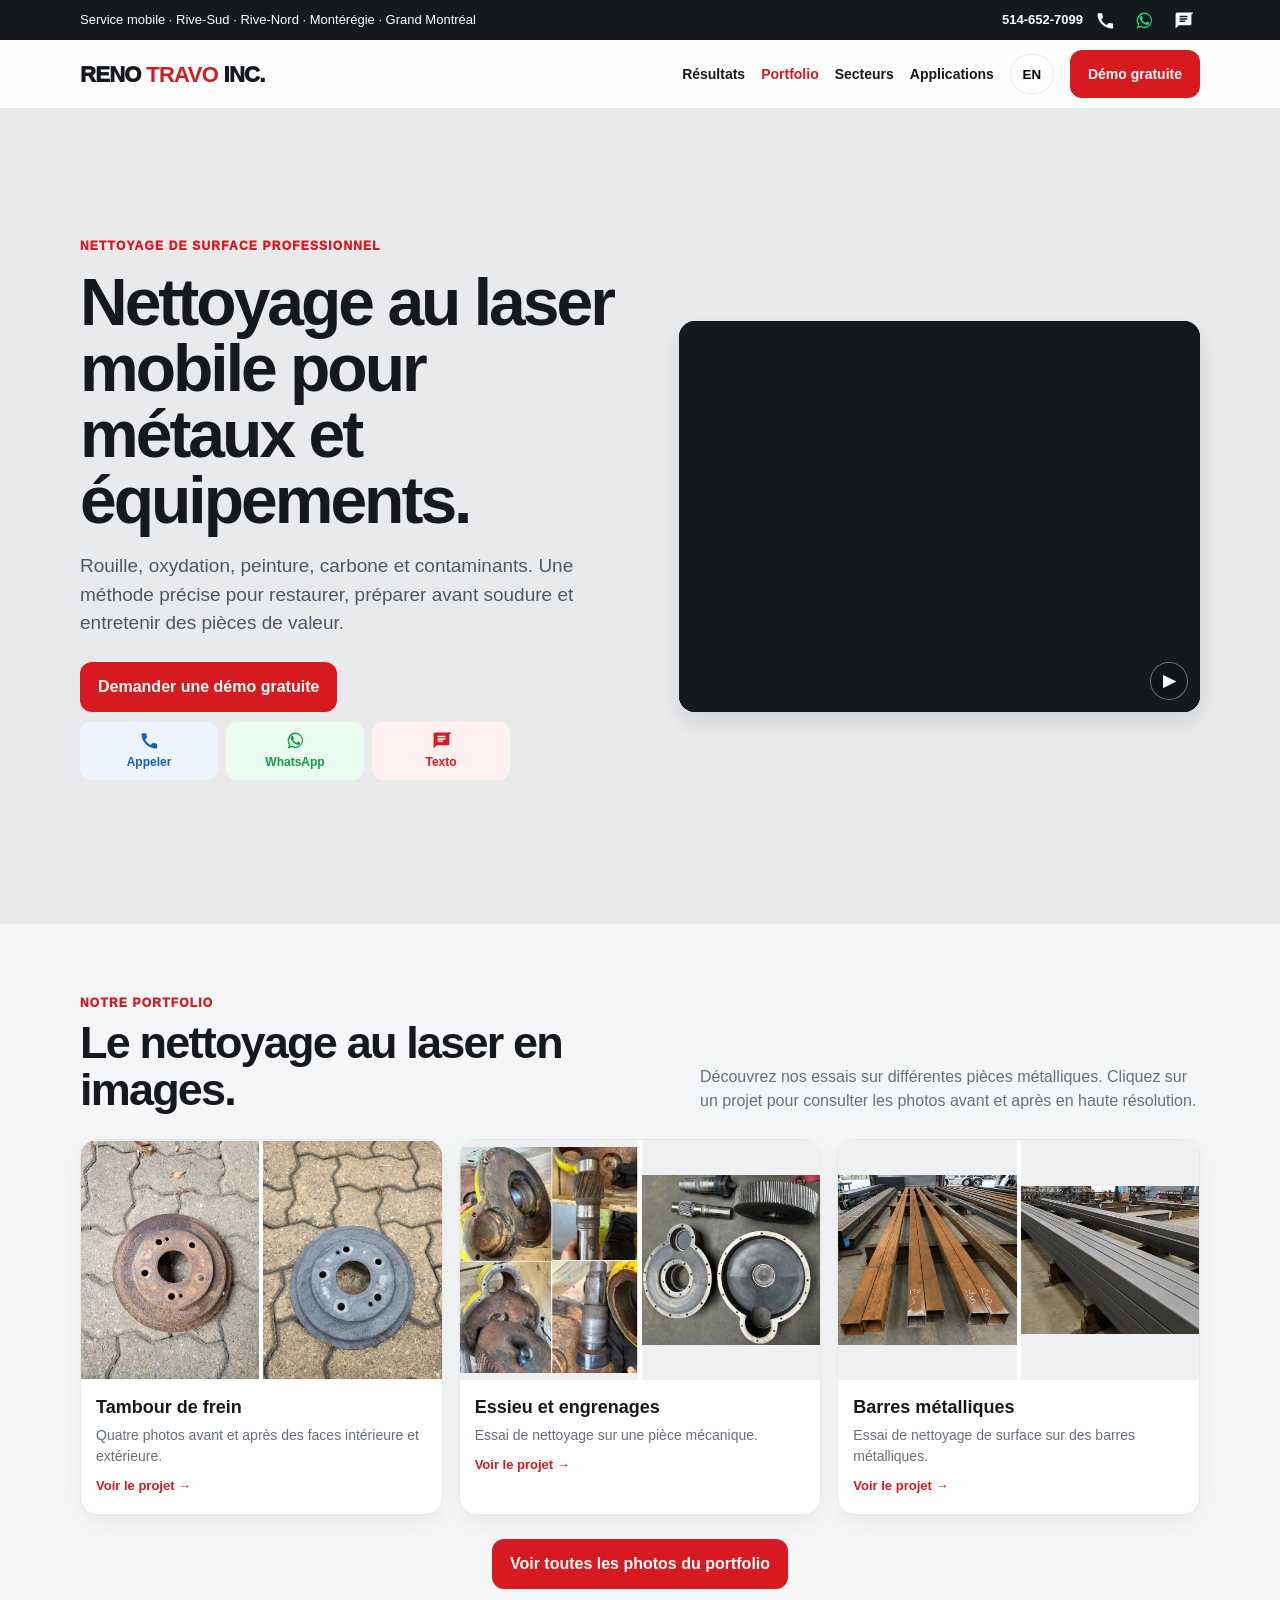
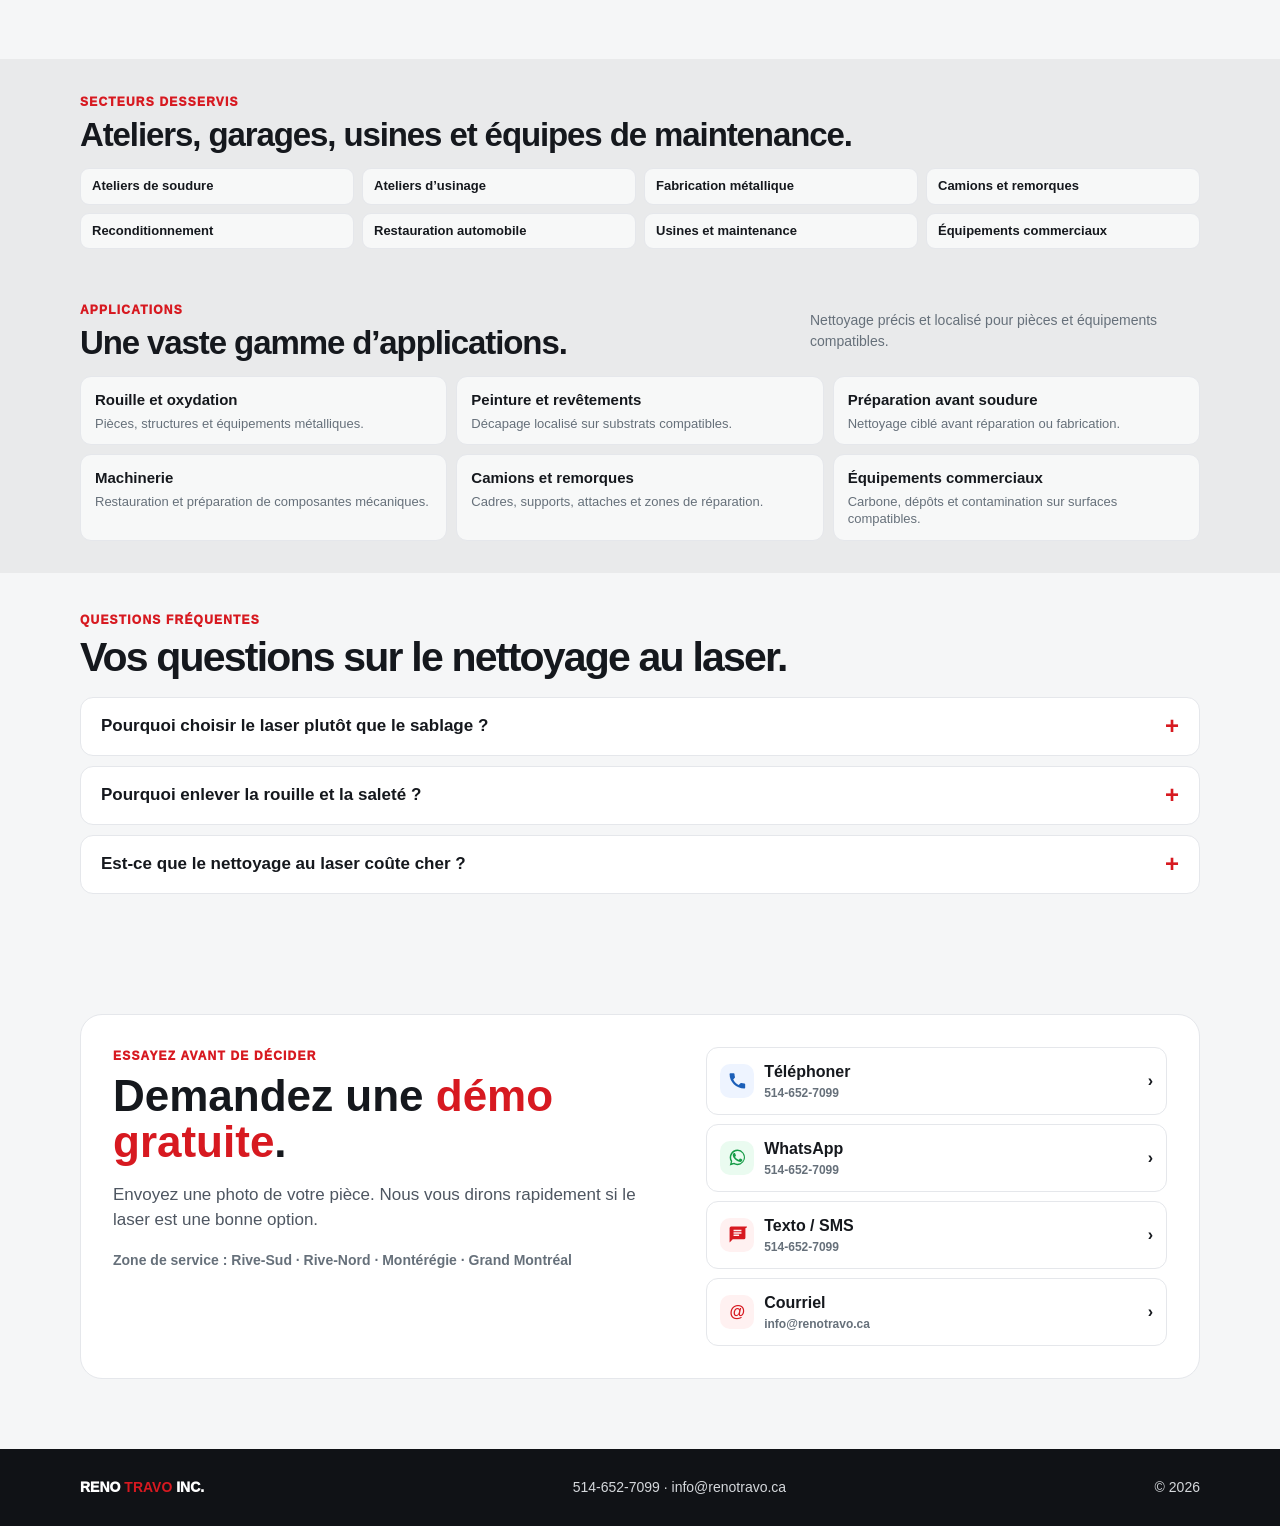
==== index.html @ 9cccc32e "Reorder industries and applications and add bilingual laser cleaning FAQ" ====
<!doctype html>
<html lang="fr">
<head>
<meta charset="utf-8"><meta name="viewport" content="width=device-width,initial-scale=1,viewport-fit=cover">
<title>Reno Travo Inc. | Nettoyage au laser mobile</title>
<meta name="description" content="Nettoyage au laser mobile pour métaux et équipements. Rive-Sud, Rive-Nord, Montérégie et Grand Montréal."><meta name="theme-color" content="#15181d">
<style>
:root{--d:#15181d;--r:#d71920;--m:#66707a;--l:#e5e7eb;--s:#f5f6f7;--g:#25d366}*{box-sizing:border-box}html{scroll-behavior:smooth;-webkit-text-size-adjust:100%}body{margin:0;font:16px/1.5 Inter,-apple-system,BlinkMacSystemFont,"Segoe UI",sans-serif;color:var(--d);padding-bottom:0;background:#E9EAEB}a{color:inherit}.w{width:min(1120px,calc(100% - 28px));margin:auto}.top{background:var(--d);color:#fff;font-size:13px}.top .w{min-height:40px;display:flex;align-items:center;justify-content:space-between;gap:12px}.quick{display:flex;align-items:center;gap:5px}.quick a{width:34px;height:34px;border-radius:9px;display:grid;place-items:center;text-decoration:none}.quick svg,.sticky svg,.ico svg{width:19px;height:19px;fill:currentColor}.quick .wa-link{color:var(--g)}.num{font-weight:850}header{position:sticky;top:0;z-index:20;background:#fffffff4;backdrop-filter:blur(10px);border-bottom:1px solid var(--l)}nav{height:68px;display:flex;align-items:center;justify-content:space-between}.brand{text-decoration:none;font-size:22px;font-weight:950;letter-spacing:-.7px;white-space:nowrap}.brand b{color:var(--r)}.nav{display:flex;gap:16px;align-items:center;font-size:14px;font-weight:800}.nav a{text-decoration:none}.lang{height:40px;min-width:44px;border:1px solid var(--l);border-radius:999px;background:#fff;font-weight:900;cursor:pointer}.btn{display:inline-flex;align-items:center;justify-content:center;min-height:48px;padding:13px 18px;border-radius:12px;text-decoration:none;font-weight:900}.red{background:var(--r);color:#fff}.outline{border:1px solid #d3d7dc;background:#fff}.hero{background:#E9EAEB}.hero .w{padding:58px 0;display:grid;grid-template-columns:minmax(0,1.04fr) minmax(0,.96fr);gap:34px;align-items:center}.hero-content{min-width:0}.hero-media{min-width:0}.hero-video{display:block;width:100%;height:auto;max-height:440px;object-fit:contain;border-radius:14px;background:#15181d}.ey{font-size:12px;text-transform:uppercase;letter-spacing:.1em;font-weight:950;color:var(--r)}h1{font-size:clamp(42px,6vw,66px);line-height:1;letter-spacing:-3px;margin:14px 0 18px}.lead{font-size:19px;color:#4e5661;max-width:650px}.acts{display:flex;flex-direction:column;align-items:flex-start;gap:10px;margin:24px 0 16px}.hero-channels{display:grid;grid-template-columns:repeat(3,minmax(0,1fr));gap:8px;width:min(430px,100%)}.hero-channels a{min-height:58px;border-radius:11px;display:flex;flex-direction:column;align-items:center;justify-content:center;gap:3px;padding:7px 5px;text-decoration:none;font-size:12px;font-weight:900}.hero-channels svg{width:19px;height:19px;fill:currentColor}.hero-channels .sc{background:#eef4ff;color:#1c5fb8}.hero-channels .sw{background:#eafbf0;color:#169c47}.hero-channels .ss{background:#fff1f1;color:var(--r)}section{padding:70px 0}.head{display:flex;justify-content:space-between;align-items:end;gap:24px;margin-bottom:26px}.head h2{font-size:clamp(31px,4vw,45px);line-height:1.05;letter-spacing:-1.8px;margin:7px 0 0}.head>p{max-width:500px;color:var(--m);margin:0}.results{background:var(--s)}.photos{display:grid;grid-template-columns:repeat(3,1fr);gap:16px}.photo{display:block;background:#fff;border:1px solid var(--l);border-radius:17px;overflow:hidden;box-shadow:0 7px 20px #1118270e;text-decoration:none}.photo img{width:100%;height:260px;object-fit:contain;display:block;background:#eef0f2}.copy{padding:14px 15px 17px}.copy h3{margin:0 0 4px;font-size:18px}.copy p{margin:0;color:var(--m);font-size:14px}.copy .more{display:inline-block;margin-top:9px;font-size:13px;font-weight:900;color:var(--r)}.grid{display:grid;grid-template-columns:repeat(3,1fr);gap:15px}.card{border:1px solid var(--l);border-radius:16px;padding:20px}.card h3{margin:0 0 6px;font-size:18px}.card p{margin:0;color:var(--m)}.inds{display:grid;grid-template-columns:repeat(4,1fr);gap:10px}.ind{border:1px solid var(--l);border-radius:12px;padding:14px;font-weight:800}.cta{background:var(--s)}.box{display:grid;grid-template-columns:1.1fr .9fr;gap:30px;background:#fff;border:1px solid var(--l);border-radius:22px;padding:32px}.box h2{font-size:clamp(31px,4vw,44px);line-height:1.05;margin:8px 0 12px}.box h2 b{color:var(--r)}.area{font-size:14px;color:var(--m);font-weight:700}.contacts{display:grid;gap:9px}.contact{display:flex;align-items:center;justify-content:space-between;gap:10px;border:1px solid var(--l);border-radius:12px;padding:12px 13px;text-decoration:none;min-height:55px;font-weight:850}.cl{display:flex;align-items:center;gap:10px}.ico{width:34px;height:34px;border-radius:10px;display:grid;place-items:center}.call{background:#eef4ff;color:#1c5fb8}.wa{background:#eafbf0;color:#169c47}.sms{background:#fff1f1;color:var(--r)}.contact small{display:block;color:var(--m);font-size:12px;font-weight:650}footer{background:#101216;color:#d5d8dc;padding:28px 0}footer .w{display:flex;justify-content:space-between;gap:15px;font-size:14px}.foot{font-weight:950;color:#fff}.foot b{color:var(--r)}.en{display:none}body.enmode .fr{display:none}body.enmode .en{display:initial}body.enmode div.en,body.enmode p.en,body.enmode h1.en,body.enmode h2.en,body.enmode h3.en,body.enmode span.en{display:revert}.sticky{display:none}.portfolio-link{color:var(--r)!important}.portfolio-more{margin-top:24px;text-align:center}
@media(max-width:850px){.nav>a:not(.red):not(.portfolio-link){display:none}.hero .w{grid-template-columns:1fr;gap:20px}.hero-video{max-height:400px}.box{grid-template-columns:1fr}.photos{grid-template-columns:1fr 1fr}.grid{grid-template-columns:1fr 1fr}.inds{grid-template-columns:1fr 1fr}}
@media(max-width:650px){body{padding-bottom:80px}.w{width:calc(100% - 22px)}.top .w{min-height:37px}.service{max-width:58vw;white-space:nowrap;overflow:hidden;text-overflow:ellipsis;font-size:11px}.num{display:none}nav{height:60px}.brand{font-size:19px}.nav{gap:7px}.nav .red{display:none}.nav .portfolio-link{font-size:12px}.lang{height:38px;min-width:42px}.hero{background:#E9EAEB}.hero .w{padding:22px 0 30px}.hero-video{max-height:320px}.ey{font-size:10px}h1{font-size:37px;letter-spacing:-2px;margin:10px 0 14px}.lead{font-size:16.5px;line-height:1.45}.acts{display:grid;grid-template-columns:1fr;margin:19px 0 13px}.acts .btn{width:100%}.hero-channels{width:100%}section{padding:50px 0}.head{display:block;margin-bottom:20px}.head h2{font-size:30px;letter-spacing:-1.3px}.head>p{margin-top:9px;font-size:14.5px}.photos{display:flex;overflow-x:auto;scroll-snap-type:x mandatory;gap:11px;padding-bottom:7px}.photos::-webkit-scrollbar{display:none}.photo{flex:0 0 86%;scroll-snap-align:start}.photo img{height:290px}.grid,.inds{grid-template-columns:1fr}.card{padding:18px}.box{padding:20px 15px;border-radius:18px}.box h2{font-size:29px}.contact{min-height:58px}.contact strong{font-size:13px}footer .w{display:block;text-align:center}.foot{margin-bottom:5px}.sticky{display:grid;position:fixed;left:0;right:0;bottom:0;z-index:40;grid-template-columns:repeat(3,1fr);gap:7px;padding:8px 10px calc(8px + env(safe-area-inset-bottom));background:#fffffff5;backdrop-filter:blur(12px);border-top:1px solid var(--l);box-shadow:0 -7px 20px #11182712}.sticky a{min-height:50px;border-radius:11px;display:flex;flex-direction:column;align-items:center;justify-content:center;gap:2px;text-decoration:none;font-size:11px;font-weight:900}.sc{background:#eef4ff;color:#1c5fb8}.sw{background:#eafbf0;color:#169c47}.ss{background:#fff1f1;color:var(--r)}}
/* Presentation-only treatment: source video is never altered. */
.hero-video-frame{position:relative;width:100%;aspect-ratio:4/3;overflow:hidden;border-radius:16px;background:#15181d;box-shadow:0 10px 24px rgba(17,24,39,.10)}
.hero-video-frame .hero-video{width:100%;height:100%;max-height:none;object-fit:cover;object-position:center;display:block;border-radius:0}
.hero-video-toggle{position:absolute;right:12px;bottom:12px;width:38px;height:38px;border:1px solid rgba(255,255,255,.4);border-radius:50%;background:rgba(15,18,22,.70);color:#fff;display:grid;place-items:center;font:700 16px/1 sans-serif;cursor:pointer;backdrop-filter:blur(5px)}
.hero-video-toggle:hover,.hero-video-toggle:focus-visible{background:rgba(15,18,22,.95);outline-offset:3px}
@media(max-width:650px){.hero-video-frame{aspect-ratio:16/10;border-radius:14px}}
/* Original before-and-after photographs remain unchanged, displayed side by side without preview labels. */
.comparison-preview{height:240px;display:grid;grid-template-columns:repeat(2,minmax(0,1fr));grid-template-rows:minmax(0,1fr);gap:4px;background:#fff}
.comparison-shot{min-width:0;min-height:0;overflow:hidden;background:#eef0f2}
.photo .comparison-shot img{display:block;width:100%;height:100%;min-height:0;object-fit:contain;background:#eef0f2}
/* Ensure portfolio project link appears once in the selected language. */
.copy .more.en{display:none}
body.enmode .copy .more.fr{display:none}
body.enmode .copy .more.en{display:inline-block}
/* Compact service sections, followed by a bilingual FAQ. */
#industries{padding:34px 0 24px}#applications{padding:28px 0 32px}#applications .head,#industries .head{margin-bottom:15px;align-items:center}#applications .head h2,#industries .head h2{font-size:clamp(25px,3vw,33px);letter-spacing:-1.1px}#applications .head>p{font-size:14px;max-width:390px}#applications .grid{gap:9px}#applications .card{padding:12px 14px;border-radius:11px;background:#ffffffa8}#applications .card h3{font-size:15px;margin:0 0 3px}#applications .card p{font-size:13px;line-height:1.35}#industries .inds{gap:8px}#industries .ind{padding:9px 11px;border-radius:9px;font-size:13px;line-height:1.3;background:#ffffffa8}
#faq{padding:38px 0 50px;background:var(--s)}#faq .head{margin-bottom:18px}#faq .head h2{font-size:clamp(29px,3.7vw,41px)}.faq-list{display:grid;gap:10px}.faq-item{border:1px solid var(--l);border-radius:13px;background:#fff;overflow:hidden}.faq-item summary{list-style:none;cursor:pointer;padding:17px 50px 17px 20px;position:relative;font-size:17px;font-weight:850;line-height:1.35}.faq-item summary::-webkit-details-marker{display:none}.faq-item summary:after{content:'+';position:absolute;right:20px;top:50%;transform:translateY(-50%);color:var(--r);font-size:24px;font-weight:600}.faq-item[open] summary:after{content:'−'}.faq-item summary:focus-visible{outline:2px solid var(--r);outline-offset:-3px}.faq-answer{padding:0 20px 18px;color:#4e5661;font-size:15px;line-height:1.6}.faq-answer p{margin:0}.faq-answer p+p{margin-top:9px}.faq-answer .faq-note{font-size:13px;color:var(--m)}
@media(max-width:650px){#industries{padding:28px 0 20px}#applications{padding:20px 0 27px}#applications .head,#industries .head{margin-bottom:13px}#applications .head h2,#industries .head h2{font-size:25px}#applications .grid{grid-template-columns:repeat(2,minmax(0,1fr));gap:7px}#applications .card{padding:11px 10px}#applications .card h3{font-size:14px;line-height:1.25}#applications .card p{font-size:12px}#industries .inds{grid-template-columns:repeat(2,minmax(0,1fr));gap:7px}#industries .ind{padding:9px;font-size:12px}#faq{padding:30px 0 40px}.faq-item summary{padding:15px 43px 15px 15px;font-size:15.5px}.faq-item summary:after{right:15px}.faq-answer{padding:0 15px 16px;font-size:14px}}
@media(max-width:380px){#applications .grid{grid-template-columns:1fr}}
</style>
</head>
<body>
<svg width="0" height="0" style="position:absolute"><defs><symbol id="phone" viewBox="0 0 24 24"><path d="M6.6 10.8c1.5 3 3.9 5.4 6.9 6.9l2.3-2.3c.3-.3.7-.4 1.1-.2 1.2.4 2.5.6 3.8.6.6 0 1 .4 1 1V21c0 .6-.4 1-1 1C10.2 22 2 13.8 2 3.7c0-.6.4-1 1-1h4.2c.6 0 1 .4 1 1 0 1.3.2 2.6.6 3.8.1.4 0 .8-.2 1.1l-2 2.2z"/></symbol><symbol id="wa" viewBox="0 0 24 24"><path d="M17.47 14.38c-.3-.15-1.76-.87-2.03-.97-.27-.1-.47-.15-.67.15-.2.3-.77.97-.94 1.17-.17.2-.35.22-.65.07-.3-.15-1.26-.46-2.4-1.48-.89-.79-1.49-1.77-1.66-2.07-.17-.3-.02-.46.13-.61.13-.13.3-.35.45-.52.15-.17.2-.3.3-.5.1-.2.05-.37-.02-.52-.08-.15-.67-1.61-.92-2.2-.24-.58-.49-.5-.67-.51h-.57c-.2 0-.52.07-.79.37-.27.3-1.04 1.02-1.04 2.48s1.07 2.87 1.22 3.07c.15.2 2.1 3.2 5.08 4.49.71.31 1.27.49 1.7.63.71.23 1.36.2 1.87.12.57-.08 1.76-.72 2.01-1.42.25-.7.25-1.3.17-1.42-.07-.13-.27-.2-.57-.35zM12.04 2a9.84 9.84 0 00-8.39 14.99L2.2 22l5.14-1.35A9.82 9.82 0 1012.04 2zm0 17.86a8 8 0 01-4.08-1.12l-.29-.17-3.05.8.81-2.97-.19-.31a8 8 0 116.8 3.77z"/></symbol><symbol id="sms" viewBox="0 0 24 24"><path d="M20 2H4a2 2 0 00-2 2v18l4-4h14a2 2 0 002-2V4a2 2 0 002-2zM7 9h10v2H7V9zm0-3h10v2H7V6zm0 6h7v2H7v-2z"/></symbol></defs></svg>
<div class="top"><div class="w"><span class="service fr">Service mobile · Rive-Sud · Rive-Nord · Montérégie · Grand Montréal</span><span class="service en">Mobile service · South Shore · North Shore · Montérégie · Greater Montréal</span><div class="quick"><span class="num">514-652-7099</span><a href="tel:+15146527099" aria-label="Appeler"><svg><use href="#phone"/></svg></a><a class="wa-link" href="https://wa.me/15146527099" aria-label="WhatsApp"><svg><use href="#wa"/></svg></a><a href="sms:+15146527099" aria-label="Texto"><svg><use href="#sms"/></svg></a></div></div></div>
<header><nav class="w"><a class="brand" href="#top">RENO <b>TRAVO</b> INC.</a><div class="nav"><a href="#results"><span class="fr">Résultats</span><span class="en">Results</span></a><a class="portfolio-link" href="/portfolio/">Portfolio</a><a href="#industries"><span class="fr">Secteurs</span><span class="en">Industries</span></a><a href="#applications">Applications</a><button class="lang" id="lang" type="button" aria-label="Switch language">EN</button><a class="btn red" href="#demo"><span class="fr">Démo gratuite</span><span class="en">Free demo</span></a></div></nav></header>
<main id="top">
<section class="hero"><div class="w"><div class="hero-content"><div class="ey"><span class="fr">Nettoyage de surface professionnel</span><span class="en">Professional surface cleaning</span></div><h1 class="fr">Nettoyage au laser mobile pour métaux et équipements.</h1><h1 class="en">Mobile laser cleaning for metal parts and equipment.</h1><p class="lead fr">Rouille, oxydation, peinture, carbone et contaminants. Une méthode précise pour restaurer, préparer avant soudure et entretenir des pièces de valeur.</p><p class="lead en">Rust, oxidation, paint, carbon and contamination. A precise method for restoration, weld preparation and maintenance of valuable parts.</p><div class="acts"><a class="btn red" href="#demo"><span class="fr">Demander une démo gratuite</span><span class="en">Request a free demo</span></a><div class="hero-channels" aria-label="Contact rapide"><a class="sc" href="tel:+15146527099" aria-label="Appeler 514-652-7099"><svg aria-hidden="true"><use href="#phone"/></svg><span class="fr">Appeler</span><span class="en">Call</span></a><a class="sw" href="https://wa.me/15146527099" aria-label="WhatsApp 514-652-7099"><svg aria-hidden="true"><use href="#wa"/></svg><span>WhatsApp</span></a><a class="ss" href="sms:+15146527099" aria-label="Envoyer un texto au 514-652-7099"><svg aria-hidden="true"><use href="#sms"/></svg><span class="fr">Texto</span><span class="en">Text</span></a></div></div></div><div class="hero-media"><div class="hero-video-frame"><video class="hero-video" autoplay muted loop playsinline preload="metadata" aria-label="Vidéo de nettoyage au laser sur une remorque"><source src="assets/Video%20laser%20trailer.mp4" type="video/mp4"><a href="assets/Video%20laser%20trailer.mp4">Voir la vidéo de nettoyage au laser</a></video><button class="hero-video-toggle" type="button" aria-label="Mettre la vidéo en pause / Pause video">Ⅱ</button></div></div></div></section>
<section id="results" class="results"><div class="w"><div class="head"><div><div class="ey"><span class="fr">Notre portfolio</span><span class="en">Our portfolio</span></div><h2 class="fr">Le nettoyage au laser en images.</h2><h2 class="en">Laser cleaning in pictures.</h2></div><p class="fr">Découvrez nos essais sur différentes pièces métalliques. Cliquez sur un projet pour consulter les photos avant et après en haute résolution.</p><p class="en">Explore our tests on different metal parts. Select a project to view its high-resolution before-and-after photos.</p></div><div class="photos"><a class="photo" href="/portfolio/tambour-de-frein.html"><div class="comparison-preview"><div class="comparison-shot"><img src="assets/portfolio/1000154611.jpg" loading="lazy" decoding="async" alt="Tambour de frein, face extérieure avant nettoyage au laser"></div><div class="comparison-shot"><img src="assets/portfolio/1000154621.jpg" loading="lazy" decoding="async" alt="Tambour de frein, face extérieure après nettoyage au laser"></div></div><div class="copy"><h3 class="fr">Tambour de frein</h3><h3 class="en">Brake drum</h3><p class="fr">Quatre photos avant et après des faces intérieure et extérieure.</p><p class="en">Four before-and-after photos of the inside and outside.</p><span class="more fr">Voir le projet →</span><span class="more en">View project →</span></div></a><a class="photo" href="/portfolio/arbre-engrenages.html"><div class="comparison-preview"><div class="comparison-shot"><img src="assets/shaft%20gears%20before.png" loading="lazy" decoding="async" alt="Essieu et engrenages avant l’essai de nettoyage au laser"></div><div class="comparison-shot"><img src="assets/shaft%20gears%20after.png" loading="lazy" decoding="async" alt="Essieu et engrenages après l’essai de nettoyage au laser"></div></div><div class="copy"><h3 class="fr">Essieu et engrenages</h3><h3 class="en">Shaft and gears</h3><p class="fr">Essai de nettoyage sur une pièce mécanique.</p><p class="en">Laser-cleaning test on a mechanical part.</p><span class="more fr">Voir le projet →</span><span class="more en">View project →</span></div></a><a class="photo" href="/portfolio/barres-metalliques.html"><div class="comparison-preview"><div class="comparison-shot"><img src="assets/metal%20bars%20before.png" loading="lazy" decoding="async" alt="Barres métalliques avant l’essai de nettoyage au laser"></div><div class="comparison-shot"><img src="assets/metal%20bars%20after.png" loading="lazy" decoding="async" alt="Barres métalliques après l’essai de nettoyage au laser"></div></div><div class="copy"><h3 class="fr">Barres métalliques</h3><h3 class="en">Metal bars</h3><p class="fr">Essai de nettoyage de surface sur des barres métalliques.</p><p class="en">Surface-cleaning test on metal bars.</p><span class="more fr">Voir le projet →</span><span class="more en">View project →</span></div></a></div><div class="portfolio-more"><a class="btn red" href="/portfolio/"><span class="fr">Voir toutes les photos du portfolio</span><span class="en">Explore all portfolio photos</span></a></div></div></section>
<section id="industries"><div class="w"><div class="head"><div><div class="ey"><span class="fr">Secteurs desservis</span><span class="en">Who we serve</span></div><h2 class="fr">Ateliers, garages, usines et équipes de maintenance.</h2><h2 class="en">Shops, garages, plants and maintenance teams.</h2></div></div><div class="inds"><div class="ind"><span class="fr">Ateliers de soudure</span><span class="en">Welding shops</span></div><div class="ind"><span class="fr">Ateliers d’usinage</span><span class="en">Machine shops</span></div><div class="ind"><span class="fr">Fabrication métallique</span><span class="en">Metal fabrication</span></div><div class="ind"><span class="fr">Camions et remorques</span><span class="en">Truck & trailer repair</span></div><div class="ind"><span class="fr">Reconditionnement</span><span class="en">Equipment rebuilding</span></div><div class="ind"><span class="fr">Restauration automobile</span><span class="en">Automotive restoration</span></div><div class="ind"><span class="fr">Usines et maintenance</span><span class="en">Plants & maintenance</span></div><div class="ind"><span class="fr">Équipements commerciaux</span><span class="en">Commercial equipment</span></div></div></div></section>
<section id="applications"><div class="w"><div class="head"><div><div class="ey">Applications</div><h2 class="fr">Une vaste gamme d’applications.</h2><h2 class="en">A wide range of applications.</h2></div><p class="fr">Nettoyage précis et localisé pour pièces et équipements compatibles.</p><p class="en">Precise, localized cleaning for suitable parts and equipment.</p></div><div class="grid"><div class="card"><h3 class="fr">Rouille et oxydation</h3><h3 class="en">Rust & oxidation</h3><p class="fr">Pièces, structures et équipements métalliques.</p><p class="en">Metal parts, structures and equipment.</p></div><div class="card"><h3 class="fr">Peinture et revêtements</h3><h3 class="en">Paint & coatings</h3><p class="fr">Décapage localisé sur substrats compatibles.</p><p class="en">Localized coating removal on suitable substrates.</p></div><div class="card"><h3 class="fr">Préparation avant soudure</h3><h3 class="en">Weld preparation</h3><p class="fr">Nettoyage ciblé avant réparation ou fabrication.</p><p class="en">Targeted cleaning before repair or fabrication.</p></div><div class="card"><h3 class="fr">Machinerie</h3><h3 class="en">Machinery</h3><p class="fr">Restauration et préparation de composantes mécaniques.</p><p class="en">Restoration and preparation of mechanical parts.</p></div><div class="card"><h3 class="fr">Camions et remorques</h3><h3 class="en">Trucks & trailers</h3><p class="fr">Cadres, supports, attaches et zones de réparation.</p><p class="en">Frames, brackets, hitches and repair areas.</p></div><div class="card"><h3 class="fr">Équipements commerciaux</h3><h3 class="en">Commercial equipment</h3><p class="fr">Carbone, dépôts et contamination sur surfaces compatibles.</p><p class="en">Carbon, buildup and contamination on suitable surfaces.</p></div></div></div></section>
<section id="faq"><div class="w"><div class="head"><div><div class="ey"><span class="fr">Questions fréquentes</span><span class="en">Frequently asked questions</span></div><h2 class="fr">Vos questions sur le nettoyage au laser.</h2><h2 class="en">Your laser cleaning questions, answered.</h2></div></div><div class="faq-list"><details class="faq-item"><summary><span class="fr">Pourquoi choisir le laser plutôt que le sablage ?</span><span class="en">Why choose laser cleaning instead of sandblasting?</span></summary><div class="faq-answer"><p class="fr">Le sablage projette un abrasif sur la surface et peut modifier sa texture. Le laser nettoie de façon ciblée, sans abrasif projeté ni contact mécanique : il peut être particulièrement utile pour les zones précises, les détails et les composants sensibles. Il réduit aussi les résidus de média abrasif à récupérer. Le sablage peut toutefois rester préférable pour de très grandes surfaces ou lorsqu’un profil d’ancrage est requis avant l’application d’un revêtement.</p><p class="en">Sandblasting propels abrasive media onto a surface and can change its texture. Laser cleaning works on targeted areas without blasting media or mechanical contact, making it useful for detailed areas and certain sensitive components. It also reduces spent abrasive media to collect. Sandblasting may still be preferable for very large surfaces or where a specific anchor profile is required for a coating.</p><p class="faq-note fr">Le choix dépend de la pièce et du résultat recherché; une aspiration adaptée des fumées et particules demeure nécessaire.</p><p class="faq-note en">The right method depends on the part and desired finish; appropriate fume and particle extraction is still required.</p></div></details><details class="faq-item"><summary><span class="fr">Pourquoi enlever la rouille et la saleté ?</span><span class="en">Why remove rust and dirt?</span></summary><div class="faq-answer"><p class="fr">La rouille non traitée peut continuer de progresser, réduire l’épaisseur du métal, gripper des assemblages et éventuellement entraîner des réparations ou des remplacements coûteux. La saleté et les dépôts peuvent masquer des défauts, gêner l’inspection ou nuire à l’adhérence d’un nouveau revêtement. Nettoyer tôt permet de mieux évaluer l’état des pièces et de préparer leur entretien. Après l’enlèvement de la rouille, une protection adaptée est généralement nécessaire pour limiter son retour.</p><p class="en">Untreated rust can continue to spread, reduce metal thickness, seize assemblies and eventually lead to costly repair or replacement. Dirt and buildup may hide defects, complicate inspection or interfere with the adhesion of a new coating. Early cleaning helps assess a part’s condition and prepare it for maintenance. After rust removal, a suitable protective treatment is generally needed to help prevent it from returning.</p></div></details><details class="faq-item"><summary><span class="fr">Est-ce que le nettoyage au laser coûte cher ?</span><span class="en">Is laser cleaning expensive?</span></summary><div class="faq-answer"><p class="fr">Pas nécessairement. Pour certains travaux ciblés, le coût peut être comparable à celui du sablage. Notre service mobile peut intervenir directement dans votre atelier et, lorsque la configuration et les conditions de sécurité le permettent, nettoyer une pièce sans la démonter. Vous pouvez ainsi éviter des frais de transport, de démontage et de remontage, tout en réduisant le temps d’immobilisation de votre équipement. Le prix réel dépend de la surface, de l’état de la pièce et des contraintes d’accès : nous évaluons le travail avant de proposer une soumission.</p><p class="en">Not necessarily. For some targeted jobs, laser cleaning can be comparable in cost to sandblasting. Our mobile service can come to your shop and, where the setup and safety conditions allow, clean a component without removing it. That can save transportation, disassembly and reassembly costs while reducing equipment downtime. Actual pricing depends on surface area, the condition of the part and access requirements, so we assess the job before quoting.</p></div></details></div></div></section>
<section id="demo" class="cta"><div class="w"><div class="box"><div><div class="ey"><span class="fr">Essayez avant de décider</span><span class="en">See it before you decide</span></div><h2 class="fr">Demandez une <b>démo gratuite</b>.</h2><h2 class="en">Request a <b>free demo</b>.</h2><p class="lead" style="font-size:17px"><span class="fr">Envoyez une photo de votre pièce. Nous vous dirons rapidement si le laser est une bonne option.</span><span class="en">Send a photo of your part. We will quickly tell you whether laser cleaning is a good option.</span></p><div class="area"><span class="fr">Zone de service : Rive-Sud · Rive-Nord · Montérégie · Grand Montréal</span><span class="en">Service area: South Shore · North Shore · Montérégie · Greater Montréal</span></div></div><div class="contacts"><a class="contact" href="tel:+15146527099"><span class="cl"><span class="ico call"><svg><use href="#phone"/></svg></span><span><span class="fr">Téléphoner</span><span class="en">Call</span><small>514-652-7099</small></span></span><strong>›</strong></a><a class="contact" href="https://wa.me/15146527099"><span class="cl"><span class="ico wa"><svg><use href="#wa"/></svg></span><span>WhatsApp<small>514-652-7099</small></span></span><strong>›</strong></a><a class="contact" href="sms:+15146527099"><span class="cl"><span class="ico sms"><svg><use href="#sms"/></svg></span><span><span class="fr">Texto / SMS</span><span class="en">Text / SMS</span><small>514-652-7099</small></span></span><strong>›</strong></a><a class="contact" href="mailto:info@renotravo.ca"><span class="cl"><span class="ico sms">@</span><span><span class="fr">Courriel</span><span class="en">Email</span><small>info@renotravo.ca</small></span></span><strong>›</strong></a></div></div></div></section>
</main>
<footer><div class="w"><div class="foot">RENO <b>TRAVO</b> INC.</div><div>514-652-7099 · info@renotravo.ca</div><div>© <span id="year"></span></div></div></footer>
<div class="sticky"><a class="sc" href="tel:+15146527099"><svg><use href="#phone"/></svg><span class="fr">Appeler</span><span class="en">Call</span></a><a class="sw" href="https://wa.me/15146527099"><svg><use href="#wa"/></svg><span>WhatsApp</span></a><a class="ss" href="sms:+15146527099"><svg><use href="#sms"/></svg><span class="fr">Texto</span><span class="en">Text</span></a></div>
<script>const b=document.body,t=document.getElementById('lang');function L(l){let e=l==='en';b.classList.toggle('enmode',e);document.documentElement.lang=e?'en':'fr';t.textContent=e?'FR':'EN';localStorage.setItem('renoLang',l)}t.onclick=()=>L(b.classList.contains('enmode')?'fr':'en');L(localStorage.getItem('renoLang')||'fr');document.getElementById('year').textContent=new Date().getFullYear();const heroVideo=document.querySelector('.hero-video'),videoToggle=document.querySelector('.hero-video-toggle');if(heroVideo&&videoToggle){const syncVideoButton=()=>{const paused=heroVideo.paused;videoToggle.textContent=paused?'▶':'Ⅱ';videoToggle.setAttribute('aria-label',paused?'Lire la vidéo / Play video':'Mettre la vidéo en pause / Pause video')};videoToggle.addEventListener('click',()=>{if(heroVideo.paused){heroVideo.play().catch(syncVideoButton)}else{heroVideo.pause()}});heroVideo.addEventListener('play',syncVideoButton);heroVideo.addEventListener('pause',syncVideoButton);syncVideoButton();if(window.matchMedia&&window.matchMedia('(prefers-reduced-motion: reduce)').matches)heroVideo.pause()}</script>
</body></html>
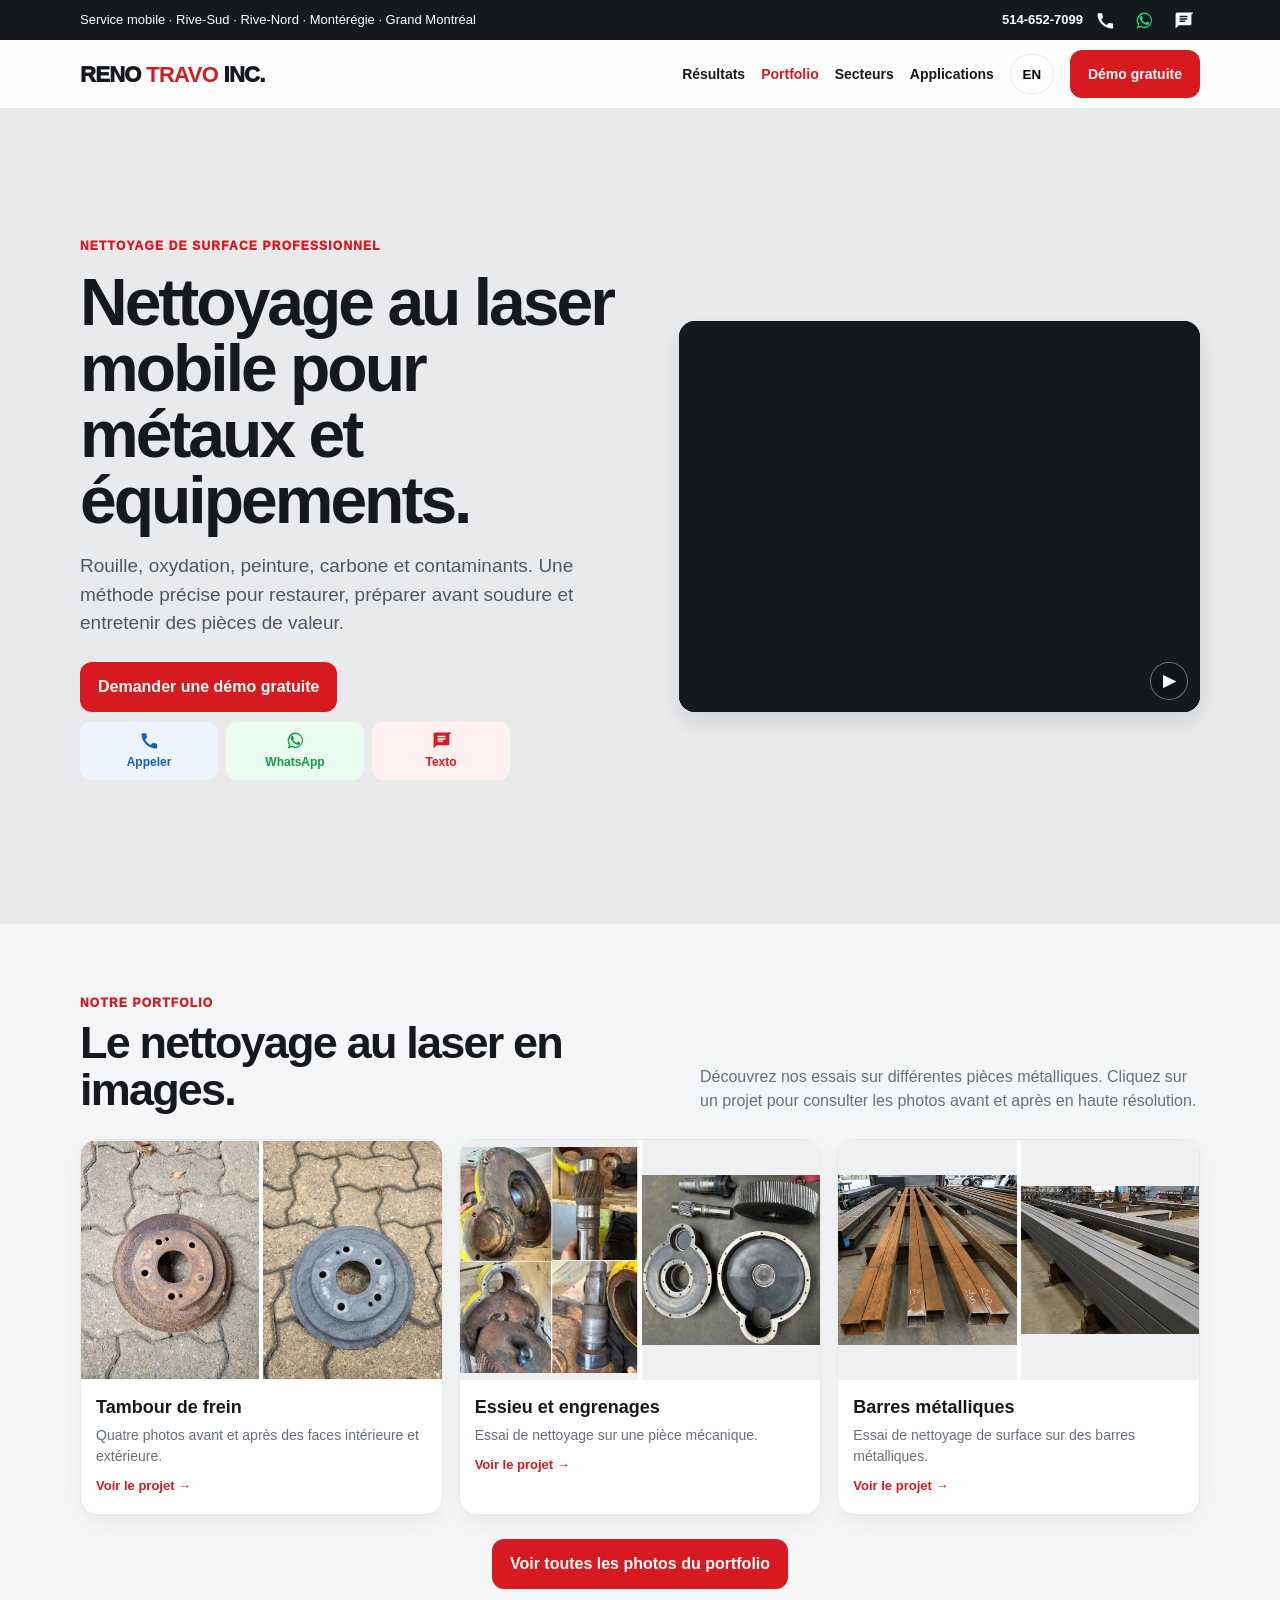
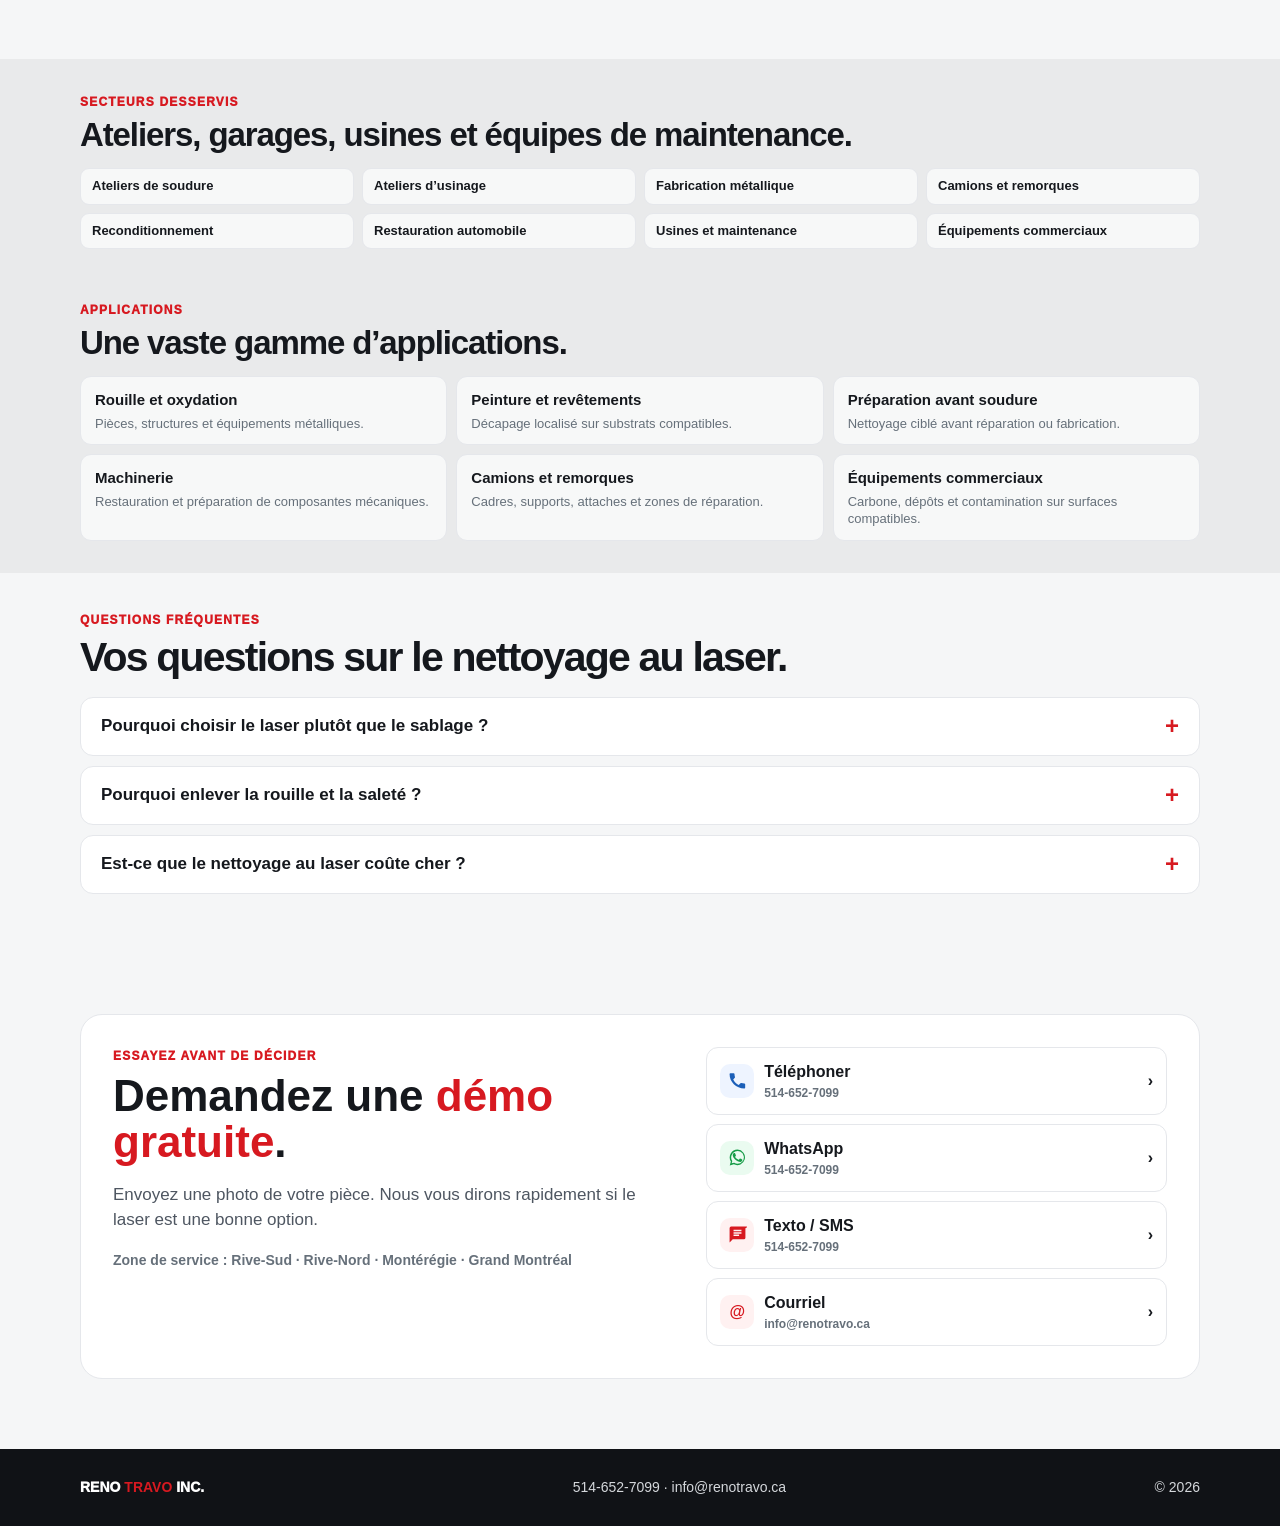
==== commit 9d49d18d: "Remove redundant applications subtitle in both languages" ====
--- a/index.html
+++ b/index.html
@@ -37,7 +37,7 @@
 <section class="hero"><div class="w"><div class="hero-content"><div class="ey"><span class="fr">Nettoyage de surface professionnel</span><span class="en">Professional surface cleaning</span></div><h1 class="fr">Nettoyage au laser mobile pour métaux et équipements.</h1><h1 class="en">Mobile laser cleaning for metal parts and equipment.</h1><p class="lead fr">Rouille, oxydation, peinture, carbone et contaminants. Une méthode précise pour restaurer, préparer avant soudure et entretenir des pièces de valeur.</p><p class="lead en">Rust, oxidation, paint, carbon and contamination. A precise method for restoration, weld preparation and maintenance of valuable parts.</p><div class="acts"><a class="btn red" href="#demo"><span class="fr">Demander une démo gratuite</span><span class="en">Request a free demo</span></a><div class="hero-channels" aria-label="Contact rapide"><a class="sc" href="tel:+15146527099" aria-label="Appeler 514-652-7099"><svg aria-hidden="true"><use href="#phone"/></svg><span class="fr">Appeler</span><span class="en">Call</span></a><a class="sw" href="https://wa.me/15146527099" aria-label="WhatsApp 514-652-7099"><svg aria-hidden="true"><use href="#wa"/></svg><span>WhatsApp</span></a><a class="ss" href="sms:+15146527099" aria-label="Envoyer un texto au 514-652-7099"><svg aria-hidden="true"><use href="#sms"/></svg><span class="fr">Texto</span><span class="en">Text</span></a></div></div></div><div class="hero-media"><div class="hero-video-frame"><video class="hero-video" autoplay muted loop playsinline preload="metadata" aria-label="Vidéo de nettoyage au laser sur une remorque"><source src="assets/Video%20laser%20trailer.mp4" type="video/mp4"><a href="assets/Video%20laser%20trailer.mp4">Voir la vidéo de nettoyage au laser</a></video><button class="hero-video-toggle" type="button" aria-label="Mettre la vidéo en pause / Pause video">Ⅱ</button></div></div></div></section>
 <section id="results" class="results"><div class="w"><div class="head"><div><div class="ey"><span class="fr">Notre portfolio</span><span class="en">Our portfolio</span></div><h2 class="fr">Le nettoyage au laser en images.</h2><h2 class="en">Laser cleaning in pictures.</h2></div><p class="fr">Découvrez nos essais sur différentes pièces métalliques. Cliquez sur un projet pour consulter les photos avant et après en haute résolution.</p><p class="en">Explore our tests on different metal parts. Select a project to view its high-resolution before-and-after photos.</p></div><div class="photos"><a class="photo" href="/portfolio/tambour-de-frein.html"><div class="comparison-preview"><div class="comparison-shot"><img src="assets/portfolio/1000154611.jpg" loading="lazy" decoding="async" alt="Tambour de frein, face extérieure avant nettoyage au laser"></div><div class="comparison-shot"><img src="assets/portfolio/1000154621.jpg" loading="lazy" decoding="async" alt="Tambour de frein, face extérieure après nettoyage au laser"></div></div><div class="copy"><h3 class="fr">Tambour de frein</h3><h3 class="en">Brake drum</h3><p class="fr">Quatre photos avant et après des faces intérieure et extérieure.</p><p class="en">Four before-and-after photos of the inside and outside.</p><span class="more fr">Voir le projet →</span><span class="more en">View project →</span></div></a><a class="photo" href="/portfolio/arbre-engrenages.html"><div class="comparison-preview"><div class="comparison-shot"><img src="assets/shaft%20gears%20before.png" loading="lazy" decoding="async" alt="Essieu et engrenages avant l’essai de nettoyage au laser"></div><div class="comparison-shot"><img src="assets/shaft%20gears%20after.png" loading="lazy" decoding="async" alt="Essieu et engrenages après l’essai de nettoyage au laser"></div></div><div class="copy"><h3 class="fr">Essieu et engrenages</h3><h3 class="en">Shaft and gears</h3><p class="fr">Essai de nettoyage sur une pièce mécanique.</p><p class="en">Laser-cleaning test on a mechanical part.</p><span class="more fr">Voir le projet →</span><span class="more en">View project →</span></div></a><a class="photo" href="/portfolio/barres-metalliques.html"><div class="comparison-preview"><div class="comparison-shot"><img src="assets/metal%20bars%20before.png" loading="lazy" decoding="async" alt="Barres métalliques avant l’essai de nettoyage au laser"></div><div class="comparison-shot"><img src="assets/metal%20bars%20after.png" loading="lazy" decoding="async" alt="Barres métalliques après l’essai de nettoyage au laser"></div></div><div class="copy"><h3 class="fr">Barres métalliques</h3><h3 class="en">Metal bars</h3><p class="fr">Essai de nettoyage de surface sur des barres métalliques.</p><p class="en">Surface-cleaning test on metal bars.</p><span class="more fr">Voir le projet →</span><span class="more en">View project →</span></div></a></div><div class="portfolio-more"><a class="btn red" href="/portfolio/"><span class="fr">Voir toutes les photos du portfolio</span><span class="en">Explore all portfolio photos</span></a></div></div></section>
 <section id="industries"><div class="w"><div class="head"><div><div class="ey"><span class="fr">Secteurs desservis</span><span class="en">Who we serve</span></div><h2 class="fr">Ateliers, garages, usines et équipes de maintenance.</h2><h2 class="en">Shops, garages, plants and maintenance teams.</h2></div></div><div class="inds"><div class="ind"><span class="fr">Ateliers de soudure</span><span class="en">Welding shops</span></div><div class="ind"><span class="fr">Ateliers d’usinage</span><span class="en">Machine shops</span></div><div class="ind"><span class="fr">Fabrication métallique</span><span class="en">Metal fabrication</span></div><div class="ind"><span class="fr">Camions et remorques</span><span class="en">Truck & trailer repair</span></div><div class="ind"><span class="fr">Reconditionnement</span><span class="en">Equipment rebuilding</span></div><div class="ind"><span class="fr">Restauration automobile</span><span class="en">Automotive restoration</span></div><div class="ind"><span class="fr">Usines et maintenance</span><span class="en">Plants & maintenance</span></div><div class="ind"><span class="fr">Équipements commerciaux</span><span class="en">Commercial equipment</span></div></div></div></section>
-<section id="applications"><div class="w"><div class="head"><div><div class="ey">Applications</div><h2 class="fr">Une vaste gamme d’applications.</h2><h2 class="en">A wide range of applications.</h2></div><p class="fr">Nettoyage précis et localisé pour pièces et équipements compatibles.</p><p class="en">Precise, localized cleaning for suitable parts and equipment.</p></div><div class="grid"><div class="card"><h3 class="fr">Rouille et oxydation</h3><h3 class="en">Rust & oxidation</h3><p class="fr">Pièces, structures et équipements métalliques.</p><p class="en">Metal parts, structures and equipment.</p></div><div class="card"><h3 class="fr">Peinture et revêtements</h3><h3 class="en">Paint & coatings</h3><p class="fr">Décapage localisé sur substrats compatibles.</p><p class="en">Localized coating removal on suitable substrates.</p></div><div class="card"><h3 class="fr">Préparation avant soudure</h3><h3 class="en">Weld preparation</h3><p class="fr">Nettoyage ciblé avant réparation ou fabrication.</p><p class="en">Targeted cleaning before repair or fabrication.</p></div><div class="card"><h3 class="fr">Machinerie</h3><h3 class="en">Machinery</h3><p class="fr">Restauration et préparation de composantes mécaniques.</p><p class="en">Restoration and preparation of mechanical parts.</p></div><div class="card"><h3 class="fr">Camions et remorques</h3><h3 class="en">Trucks & trailers</h3><p class="fr">Cadres, supports, attaches et zones de réparation.</p><p class="en">Frames, brackets, hitches and repair areas.</p></div><div class="card"><h3 class="fr">Équipements commerciaux</h3><h3 class="en">Commercial equipment</h3><p class="fr">Carbone, dépôts et contamination sur surfaces compatibles.</p><p class="en">Carbon, buildup and contamination on suitable surfaces.</p></div></div></div></section>
+<section id="applications"><div class="w"><div class="head"><div><div class="ey">Applications</div><h2 class="fr">Une vaste gamme d’applications.</h2><h2 class="en">A wide range of applications.</h2></div></div><div class="grid"><div class="card"><h3 class="fr">Rouille et oxydation</h3><h3 class="en">Rust & oxidation</h3><p class="fr">Pièces, structures et équipements métalliques.</p><p class="en">Metal parts, structures and equipment.</p></div><div class="card"><h3 class="fr">Peinture et revêtements</h3><h3 class="en">Paint & coatings</h3><p class="fr">Décapage localisé sur substrats compatibles.</p><p class="en">Localized coating removal on suitable substrates.</p></div><div class="card"><h3 class="fr">Préparation avant soudure</h3><h3 class="en">Weld preparation</h3><p class="fr">Nettoyage ciblé avant réparation ou fabrication.</p><p class="en">Targeted cleaning before repair or fabrication.</p></div><div class="card"><h3 class="fr">Machinerie</h3><h3 class="en">Machinery</h3><p class="fr">Restauration et préparation de composantes mécaniques.</p><p class="en">Restoration and preparation of mechanical parts.</p></div><div class="card"><h3 class="fr">Camions et remorques</h3><h3 class="en">Trucks & trailers</h3><p class="fr">Cadres, supports, attaches et zones de réparation.</p><p class="en">Frames, brackets, hitches and repair areas.</p></div><div class="card"><h3 class="fr">Équipements commerciaux</h3><h3 class="en">Commercial equipment</h3><p class="fr">Carbone, dépôts et contamination sur surfaces compatibles.</p><p class="en">Carbon, buildup and contamination on suitable surfaces.</p></div></div></div></section>
 <section id="faq"><div class="w"><div class="head"><div><div class="ey"><span class="fr">Questions fréquentes</span><span class="en">Frequently asked questions</span></div><h2 class="fr">Vos questions sur le nettoyage au laser.</h2><h2 class="en">Your laser cleaning questions, answered.</h2></div></div><div class="faq-list"><details class="faq-item"><summary><span class="fr">Pourquoi choisir le laser plutôt que le sablage ?</span><span class="en">Why choose laser cleaning instead of sandblasting?</span></summary><div class="faq-answer"><p class="fr">Le sablage projette un abrasif sur la surface et peut modifier sa texture. Le laser nettoie de façon ciblée, sans abrasif projeté ni contact mécanique : il peut être particulièrement utile pour les zones précises, les détails et les composants sensibles. Il réduit aussi les résidus de média abrasif à récupérer. Le sablage peut toutefois rester préférable pour de très grandes surfaces ou lorsqu’un profil d’ancrage est requis avant l’application d’un revêtement.</p><p class="en">Sandblasting propels abrasive media onto a surface and can change its texture. Laser cleaning works on targeted areas without blasting media or mechanical contact, making it useful for detailed areas and certain sensitive components. It also reduces spent abrasive media to collect. Sandblasting may still be preferable for very large surfaces or where a specific anchor profile is required for a coating.</p><p class="faq-note fr">Le choix dépend de la pièce et du résultat recherché; une aspiration adaptée des fumées et particules demeure nécessaire.</p><p class="faq-note en">The right method depends on the part and desired finish; appropriate fume and particle extraction is still required.</p></div></details><details class="faq-item"><summary><span class="fr">Pourquoi enlever la rouille et la saleté ?</span><span class="en">Why remove rust and dirt?</span></summary><div class="faq-answer"><p class="fr">La rouille non traitée peut continuer de progresser, réduire l’épaisseur du métal, gripper des assemblages et éventuellement entraîner des réparations ou des remplacements coûteux. La saleté et les dépôts peuvent masquer des défauts, gêner l’inspection ou nuire à l’adhérence d’un nouveau revêtement. Nettoyer tôt permet de mieux évaluer l’état des pièces et de préparer leur entretien. Après l’enlèvement de la rouille, une protection adaptée est généralement nécessaire pour limiter son retour.</p><p class="en">Untreated rust can continue to spread, reduce metal thickness, seize assemblies and eventually lead to costly repair or replacement. Dirt and buildup may hide defects, complicate inspection or interfere with the adhesion of a new coating. Early cleaning helps assess a part’s condition and prepare it for maintenance. After rust removal, a suitable protective treatment is generally needed to help prevent it from returning.</p></div></details><details class="faq-item"><summary><span class="fr">Est-ce que le nettoyage au laser coûte cher ?</span><span class="en">Is laser cleaning expensive?</span></summary><div class="faq-answer"><p class="fr">Pas nécessairement. Pour certains travaux ciblés, le coût peut être comparable à celui du sablage. Notre service mobile peut intervenir directement dans votre atelier et, lorsque la configuration et les conditions de sécurité le permettent, nettoyer une pièce sans la démonter. Vous pouvez ainsi éviter des frais de transport, de démontage et de remontage, tout en réduisant le temps d’immobilisation de votre équipement. Le prix réel dépend de la surface, de l’état de la pièce et des contraintes d’accès : nous évaluons le travail avant de proposer une soumission.</p><p class="en">Not necessarily. For some targeted jobs, laser cleaning can be comparable in cost to sandblasting. Our mobile service can come to your shop and, where the setup and safety conditions allow, clean a component without removing it. That can save transportation, disassembly and reassembly costs while reducing equipment downtime. Actual pricing depends on surface area, the condition of the part and access requirements, so we assess the job before quoting.</p></div></details></div></div></section>
 <section id="demo" class="cta"><div class="w"><div class="box"><div><div class="ey"><span class="fr">Essayez avant de décider</span><span class="en">See it before you decide</span></div><h2 class="fr">Demandez une <b>démo gratuite</b>.</h2><h2 class="en">Request a <b>free demo</b>.</h2><p class="lead" style="font-size:17px"><span class="fr">Envoyez une photo de votre pièce. Nous vous dirons rapidement si le laser est une bonne option.</span><span class="en">Send a photo of your part. We will quickly tell you whether laser cleaning is a good option.</span></p><div class="area"><span class="fr">Zone de service : Rive-Sud · Rive-Nord · Montérégie · Grand Montréal</span><span class="en">Service area: South Shore · North Shore · Montérégie · Greater Montréal</span></div></div><div class="contacts"><a class="contact" href="tel:+15146527099"><span class="cl"><span class="ico call"><svg><use href="#phone"/></svg></span><span><span class="fr">Téléphoner</span><span class="en">Call</span><small>514-652-7099</small></span></span><strong>›</strong></a><a class="contact" href="https://wa.me/15146527099"><span class="cl"><span class="ico wa"><svg><use href="#wa"/></svg></span><span>WhatsApp<small>514-652-7099</small></span></span><strong>›</strong></a><a class="contact" href="sms:+15146527099"><span class="cl"><span class="ico sms"><svg><use href="#sms"/></svg></span><span><span class="fr">Texto / SMS</span><span class="en">Text / SMS</span><small>514-652-7099</small></span></span><strong>›</strong></a><a class="contact" href="mailto:info@renotravo.ca"><span class="cl"><span class="ico sms">@</span><span><span class="fr">Courriel</span><span class="en">Email</span><small>info@renotravo.ca</small></span></span><strong>›</strong></a></div></div></div></section>
 </main>
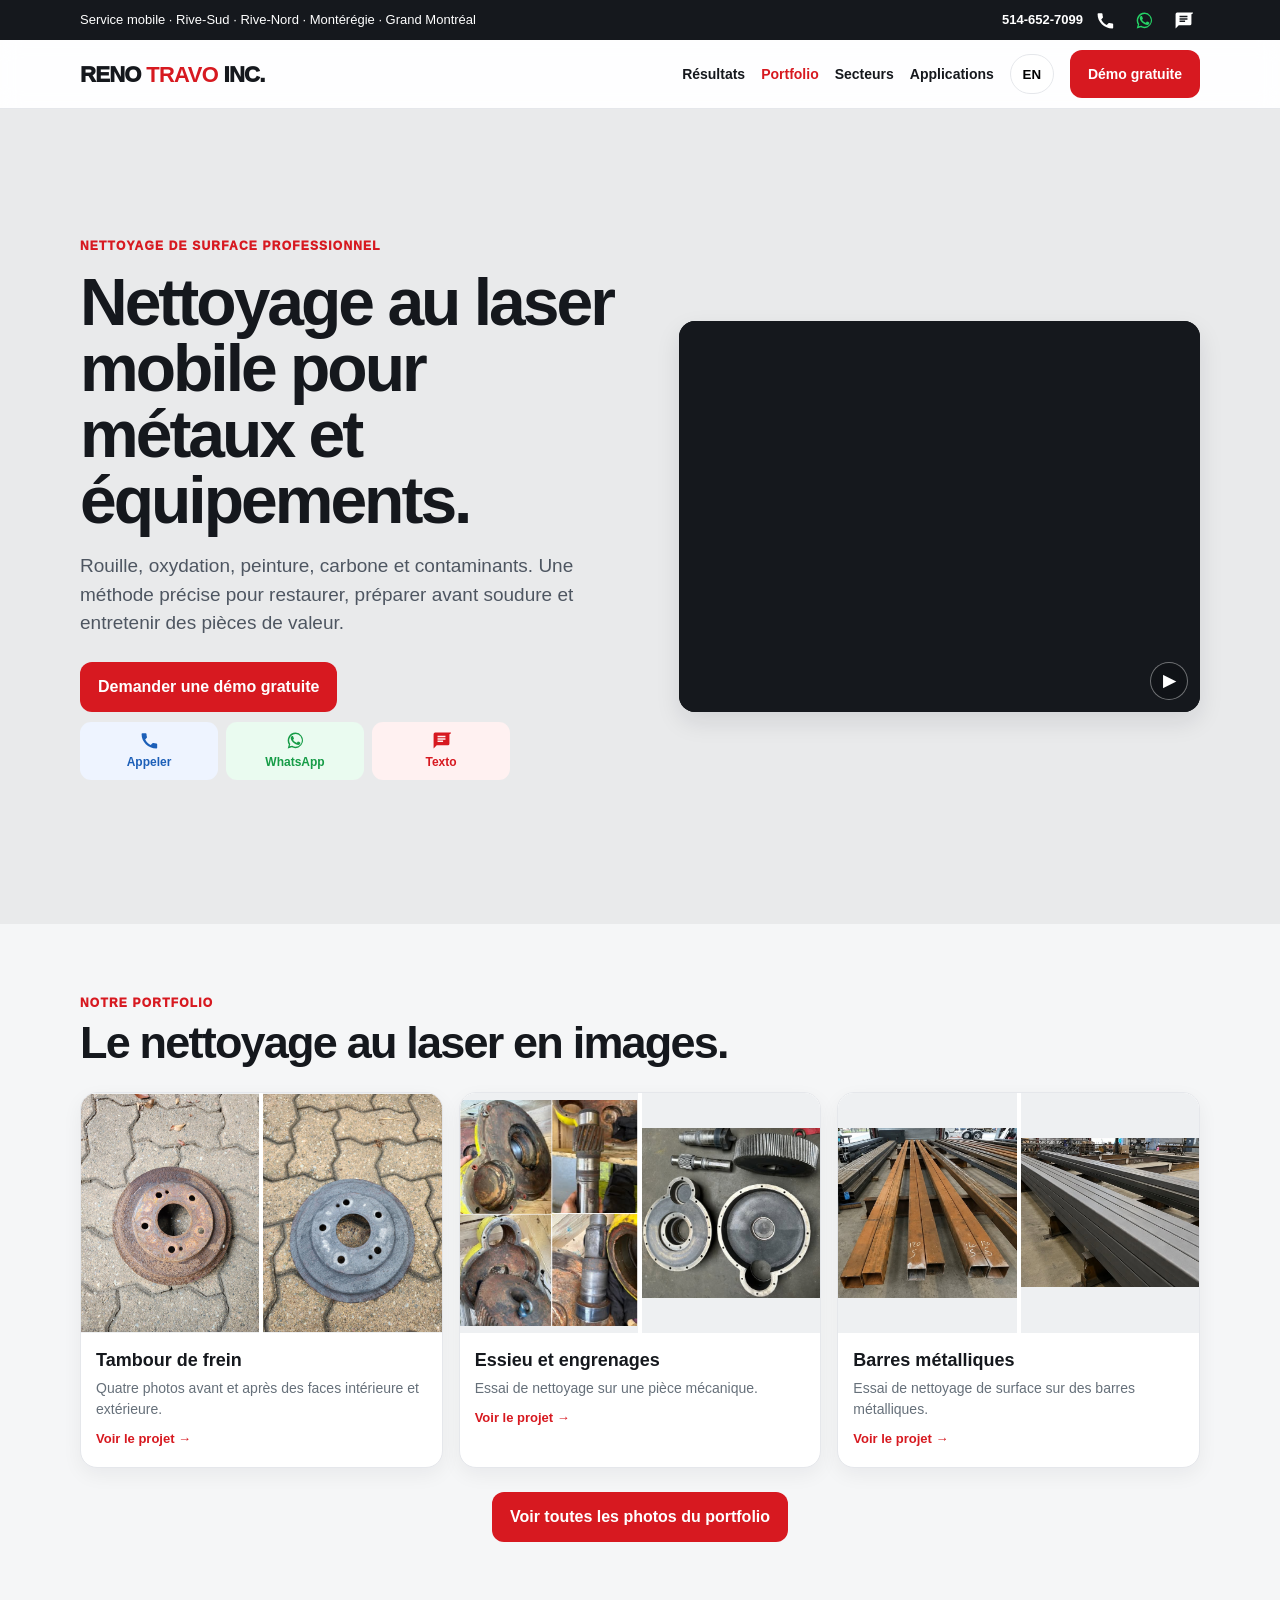
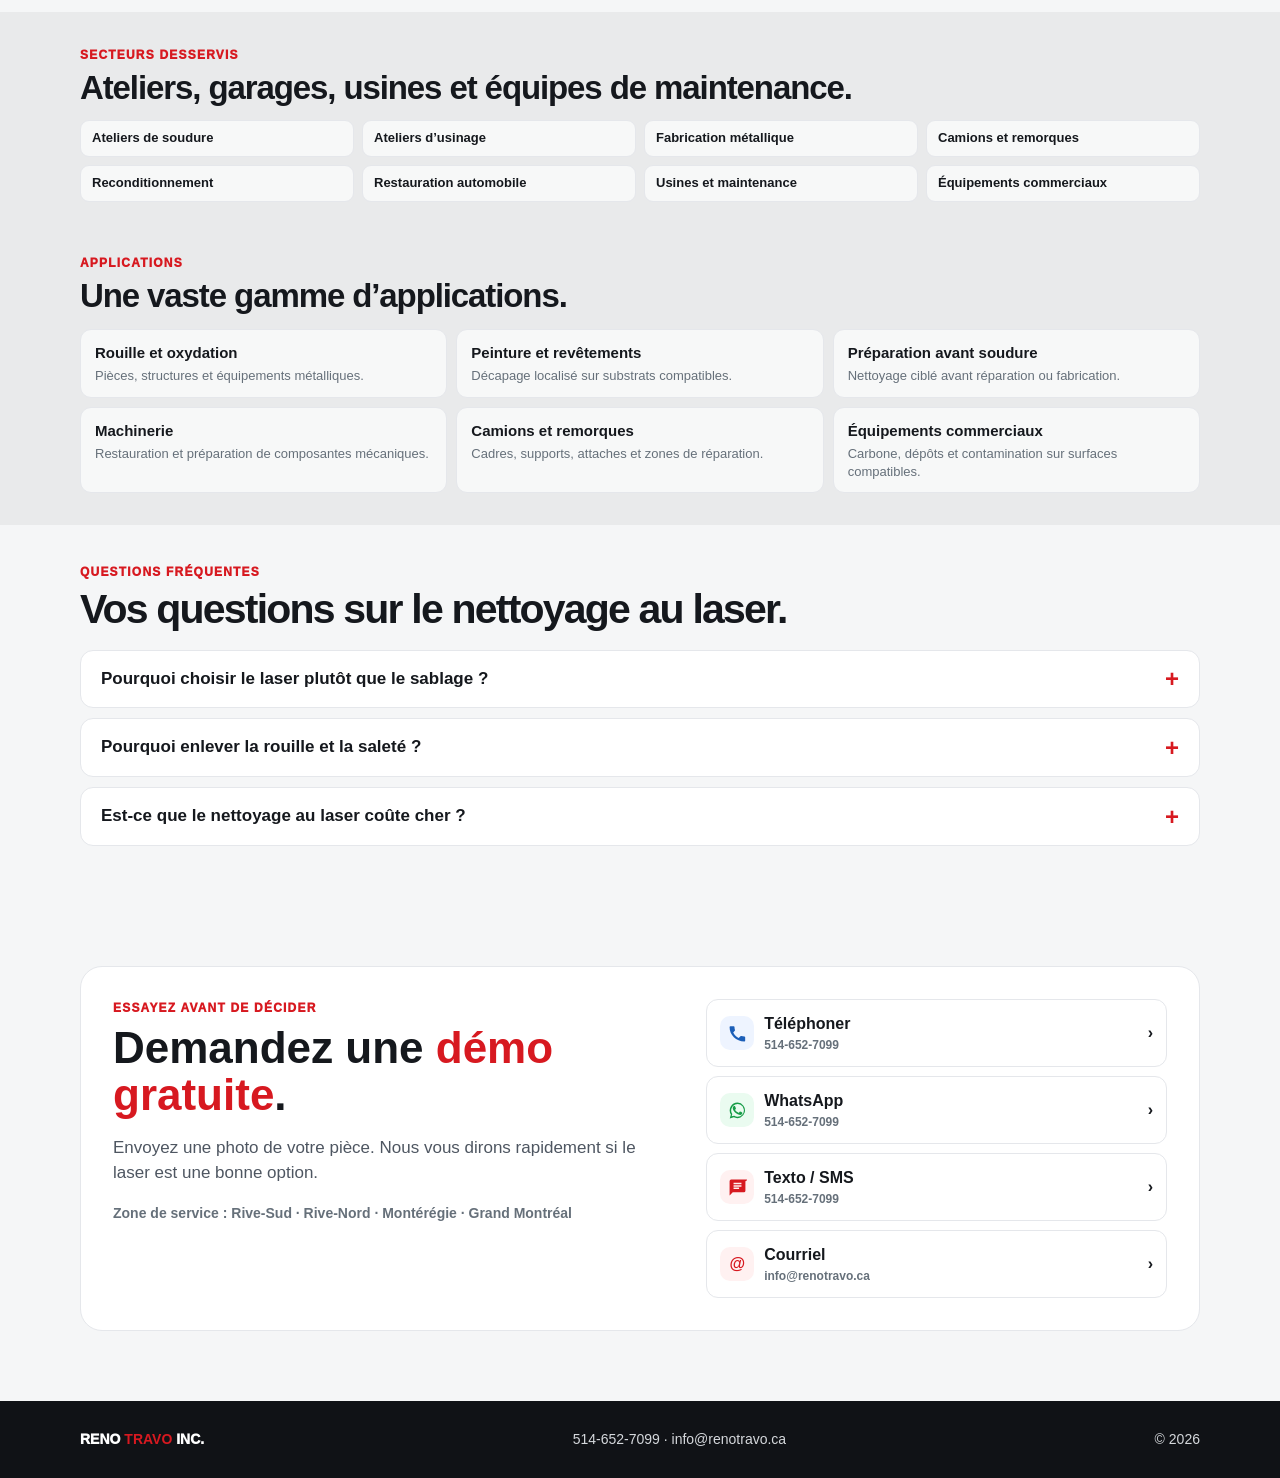
==== commit 101b34b9: "Remove portfolio introductory sentence in French and English" ====
--- a/index.html
+++ b/index.html
@@ -35,7 +35,7 @@
 <header><nav class="w"><a class="brand" href="#top">RENO <b>TRAVO</b> INC.</a><div class="nav"><a href="#results"><span class="fr">Résultats</span><span class="en">Results</span></a><a class="portfolio-link" href="/portfolio/">Portfolio</a><a href="#industries"><span class="fr">Secteurs</span><span class="en">Industries</span></a><a href="#applications">Applications</a><button class="lang" id="lang" type="button" aria-label="Switch language">EN</button><a class="btn red" href="#demo"><span class="fr">Démo gratuite</span><span class="en">Free demo</span></a></div></nav></header>
 <main id="top">
 <section class="hero"><div class="w"><div class="hero-content"><div class="ey"><span class="fr">Nettoyage de surface professionnel</span><span class="en">Professional surface cleaning</span></div><h1 class="fr">Nettoyage au laser mobile pour métaux et équipements.</h1><h1 class="en">Mobile laser cleaning for metal parts and equipment.</h1><p class="lead fr">Rouille, oxydation, peinture, carbone et contaminants. Une méthode précise pour restaurer, préparer avant soudure et entretenir des pièces de valeur.</p><p class="lead en">Rust, oxidation, paint, carbon and contamination. A precise method for restoration, weld preparation and maintenance of valuable parts.</p><div class="acts"><a class="btn red" href="#demo"><span class="fr">Demander une démo gratuite</span><span class="en">Request a free demo</span></a><div class="hero-channels" aria-label="Contact rapide"><a class="sc" href="tel:+15146527099" aria-label="Appeler 514-652-7099"><svg aria-hidden="true"><use href="#phone"/></svg><span class="fr">Appeler</span><span class="en">Call</span></a><a class="sw" href="https://wa.me/15146527099" aria-label="WhatsApp 514-652-7099"><svg aria-hidden="true"><use href="#wa"/></svg><span>WhatsApp</span></a><a class="ss" href="sms:+15146527099" aria-label="Envoyer un texto au 514-652-7099"><svg aria-hidden="true"><use href="#sms"/></svg><span class="fr">Texto</span><span class="en">Text</span></a></div></div></div><div class="hero-media"><div class="hero-video-frame"><video class="hero-video" autoplay muted loop playsinline preload="metadata" aria-label="Vidéo de nettoyage au laser sur une remorque"><source src="assets/Video%20laser%20trailer.mp4" type="video/mp4"><a href="assets/Video%20laser%20trailer.mp4">Voir la vidéo de nettoyage au laser</a></video><button class="hero-video-toggle" type="button" aria-label="Mettre la vidéo en pause / Pause video">Ⅱ</button></div></div></div></section>
-<section id="results" class="results"><div class="w"><div class="head"><div><div class="ey"><span class="fr">Notre portfolio</span><span class="en">Our portfolio</span></div><h2 class="fr">Le nettoyage au laser en images.</h2><h2 class="en">Laser cleaning in pictures.</h2></div><p class="fr">Découvrez nos essais sur différentes pièces métalliques. Cliquez sur un projet pour consulter les photos avant et après en haute résolution.</p><p class="en">Explore our tests on different metal parts. Select a project to view its high-resolution before-and-after photos.</p></div><div class="photos"><a class="photo" href="/portfolio/tambour-de-frein.html"><div class="comparison-preview"><div class="comparison-shot"><img src="assets/portfolio/1000154611.jpg" loading="lazy" decoding="async" alt="Tambour de frein, face extérieure avant nettoyage au laser"></div><div class="comparison-shot"><img src="assets/portfolio/1000154621.jpg" loading="lazy" decoding="async" alt="Tambour de frein, face extérieure après nettoyage au laser"></div></div><div class="copy"><h3 class="fr">Tambour de frein</h3><h3 class="en">Brake drum</h3><p class="fr">Quatre photos avant et après des faces intérieure et extérieure.</p><p class="en">Four before-and-after photos of the inside and outside.</p><span class="more fr">Voir le projet →</span><span class="more en">View project →</span></div></a><a class="photo" href="/portfolio/arbre-engrenages.html"><div class="comparison-preview"><div class="comparison-shot"><img src="assets/shaft%20gears%20before.png" loading="lazy" decoding="async" alt="Essieu et engrenages avant l’essai de nettoyage au laser"></div><div class="comparison-shot"><img src="assets/shaft%20gears%20after.png" loading="lazy" decoding="async" alt="Essieu et engrenages après l’essai de nettoyage au laser"></div></div><div class="copy"><h3 class="fr">Essieu et engrenages</h3><h3 class="en">Shaft and gears</h3><p class="fr">Essai de nettoyage sur une pièce mécanique.</p><p class="en">Laser-cleaning test on a mechanical part.</p><span class="more fr">Voir le projet →</span><span class="more en">View project →</span></div></a><a class="photo" href="/portfolio/barres-metalliques.html"><div class="comparison-preview"><div class="comparison-shot"><img src="assets/metal%20bars%20before.png" loading="lazy" decoding="async" alt="Barres métalliques avant l’essai de nettoyage au laser"></div><div class="comparison-shot"><img src="assets/metal%20bars%20after.png" loading="lazy" decoding="async" alt="Barres métalliques après l’essai de nettoyage au laser"></div></div><div class="copy"><h3 class="fr">Barres métalliques</h3><h3 class="en">Metal bars</h3><p class="fr">Essai de nettoyage de surface sur des barres métalliques.</p><p class="en">Surface-cleaning test on metal bars.</p><span class="more fr">Voir le projet →</span><span class="more en">View project →</span></div></a></div><div class="portfolio-more"><a class="btn red" href="/portfolio/"><span class="fr">Voir toutes les photos du portfolio</span><span class="en">Explore all portfolio photos</span></a></div></div></section>
+<section id="results" class="results"><div class="w"><div class="head"><div><div class="ey"><span class="fr">Notre portfolio</span><span class="en">Our portfolio</span></div><h2 class="fr">Le nettoyage au laser en images.</h2><h2 class="en">Laser cleaning in pictures.</h2></div></div><div class="photos"><a class="photo" href="/portfolio/tambour-de-frein.html"><div class="comparison-preview"><div class="comparison-shot"><img src="assets/portfolio/1000154611.jpg" loading="lazy" decoding="async" alt="Tambour de frein, face extérieure avant nettoyage au laser"></div><div class="comparison-shot"><img src="assets/portfolio/1000154621.jpg" loading="lazy" decoding="async" alt="Tambour de frein, face extérieure après nettoyage au laser"></div></div><div class="copy"><h3 class="fr">Tambour de frein</h3><h3 class="en">Brake drum</h3><p class="fr">Quatre photos avant et après des faces intérieure et extérieure.</p><p class="en">Four before-and-after photos of the inside and outside.</p><span class="more fr">Voir le projet →</span><span class="more en">View project →</span></div></a><a class="photo" href="/portfolio/arbre-engrenages.html"><div class="comparison-preview"><div class="comparison-shot"><img src="assets/shaft%20gears%20before.png" loading="lazy" decoding="async" alt="Essieu et engrenages avant l’essai de nettoyage au laser"></div><div class="comparison-shot"><img src="assets/shaft%20gears%20after.png" loading="lazy" decoding="async" alt="Essieu et engrenages après l’essai de nettoyage au laser"></div></div><div class="copy"><h3 class="fr">Essieu et engrenages</h3><h3 class="en">Shaft and gears</h3><p class="fr">Essai de nettoyage sur une pièce mécanique.</p><p class="en">Laser-cleaning test on a mechanical part.</p><span class="more fr">Voir le projet →</span><span class="more en">View project →</span></div></a><a class="photo" href="/portfolio/barres-metalliques.html"><div class="comparison-preview"><div class="comparison-shot"><img src="assets/metal%20bars%20before.png" loading="lazy" decoding="async" alt="Barres métalliques avant l’essai de nettoyage au laser"></div><div class="comparison-shot"><img src="assets/metal%20bars%20after.png" loading="lazy" decoding="async" alt="Barres métalliques après l’essai de nettoyage au laser"></div></div><div class="copy"><h3 class="fr">Barres métalliques</h3><h3 class="en">Metal bars</h3><p class="fr">Essai de nettoyage de surface sur des barres métalliques.</p><p class="en">Surface-cleaning test on metal bars.</p><span class="more fr">Voir le projet →</span><span class="more en">View project →</span></div></a></div><div class="portfolio-more"><a class="btn red" href="/portfolio/"><span class="fr">Voir toutes les photos du portfolio</span><span class="en">Explore all portfolio photos</span></a></div></div></section>
 <section id="industries"><div class="w"><div class="head"><div><div class="ey"><span class="fr">Secteurs desservis</span><span class="en">Who we serve</span></div><h2 class="fr">Ateliers, garages, usines et équipes de maintenance.</h2><h2 class="en">Shops, garages, plants and maintenance teams.</h2></div></div><div class="inds"><div class="ind"><span class="fr">Ateliers de soudure</span><span class="en">Welding shops</span></div><div class="ind"><span class="fr">Ateliers d’usinage</span><span class="en">Machine shops</span></div><div class="ind"><span class="fr">Fabrication métallique</span><span class="en">Metal fabrication</span></div><div class="ind"><span class="fr">Camions et remorques</span><span class="en">Truck & trailer repair</span></div><div class="ind"><span class="fr">Reconditionnement</span><span class="en">Equipment rebuilding</span></div><div class="ind"><span class="fr">Restauration automobile</span><span class="en">Automotive restoration</span></div><div class="ind"><span class="fr">Usines et maintenance</span><span class="en">Plants & maintenance</span></div><div class="ind"><span class="fr">Équipements commerciaux</span><span class="en">Commercial equipment</span></div></div></div></section>
 <section id="applications"><div class="w"><div class="head"><div><div class="ey">Applications</div><h2 class="fr">Une vaste gamme d’applications.</h2><h2 class="en">A wide range of applications.</h2></div></div><div class="grid"><div class="card"><h3 class="fr">Rouille et oxydation</h3><h3 class="en">Rust & oxidation</h3><p class="fr">Pièces, structures et équipements métalliques.</p><p class="en">Metal parts, structures and equipment.</p></div><div class="card"><h3 class="fr">Peinture et revêtements</h3><h3 class="en">Paint & coatings</h3><p class="fr">Décapage localisé sur substrats compatibles.</p><p class="en">Localized coating removal on suitable substrates.</p></div><div class="card"><h3 class="fr">Préparation avant soudure</h3><h3 class="en">Weld preparation</h3><p class="fr">Nettoyage ciblé avant réparation ou fabrication.</p><p class="en">Targeted cleaning before repair or fabrication.</p></div><div class="card"><h3 class="fr">Machinerie</h3><h3 class="en">Machinery</h3><p class="fr">Restauration et préparation de composantes mécaniques.</p><p class="en">Restoration and preparation of mechanical parts.</p></div><div class="card"><h3 class="fr">Camions et remorques</h3><h3 class="en">Trucks & trailers</h3><p class="fr">Cadres, supports, attaches et zones de réparation.</p><p class="en">Frames, brackets, hitches and repair areas.</p></div><div class="card"><h3 class="fr">Équipements commerciaux</h3><h3 class="en">Commercial equipment</h3><p class="fr">Carbone, dépôts et contamination sur surfaces compatibles.</p><p class="en">Carbon, buildup and contamination on suitable surfaces.</p></div></div></div></section>
 <section id="faq"><div class="w"><div class="head"><div><div class="ey"><span class="fr">Questions fréquentes</span><span class="en">Frequently asked questions</span></div><h2 class="fr">Vos questions sur le nettoyage au laser.</h2><h2 class="en">Your laser cleaning questions, answered.</h2></div></div><div class="faq-list"><details class="faq-item"><summary><span class="fr">Pourquoi choisir le laser plutôt que le sablage ?</span><span class="en">Why choose laser cleaning instead of sandblasting?</span></summary><div class="faq-answer"><p class="fr">Le sablage projette un abrasif sur la surface et peut modifier sa texture. Le laser nettoie de façon ciblée, sans abrasif projeté ni contact mécanique : il peut être particulièrement utile pour les zones précises, les détails et les composants sensibles. Il réduit aussi les résidus de média abrasif à récupérer. Le sablage peut toutefois rester préférable pour de très grandes surfaces ou lorsqu’un profil d’ancrage est requis avant l’application d’un revêtement.</p><p class="en">Sandblasting propels abrasive media onto a surface and can change its texture. Laser cleaning works on targeted areas without blasting media or mechanical contact, making it useful for detailed areas and certain sensitive components. It also reduces spent abrasive media to collect. Sandblasting may still be preferable for very large surfaces or where a specific anchor profile is required for a coating.</p><p class="faq-note fr">Le choix dépend de la pièce et du résultat recherché; une aspiration adaptée des fumées et particules demeure nécessaire.</p><p class="faq-note en">The right method depends on the part and desired finish; appropriate fume and particle extraction is still required.</p></div></details><details class="faq-item"><summary><span class="fr">Pourquoi enlever la rouille et la saleté ?</span><span class="en">Why remove rust and dirt?</span></summary><div class="faq-answer"><p class="fr">La rouille non traitée peut continuer de progresser, réduire l’épaisseur du métal, gripper des assemblages et éventuellement entraîner des réparations ou des remplacements coûteux. La saleté et les dépôts peuvent masquer des défauts, gêner l’inspection ou nuire à l’adhérence d’un nouveau revêtement. Nettoyer tôt permet de mieux évaluer l’état des pièces et de préparer leur entretien. Après l’enlèvement de la rouille, une protection adaptée est généralement nécessaire pour limiter son retour.</p><p class="en">Untreated rust can continue to spread, reduce metal thickness, seize assemblies and eventually lead to costly repair or replacement. Dirt and buildup may hide defects, complicate inspection or interfere with the adhesion of a new coating. Early cleaning helps assess a part’s condition and prepare it for maintenance. After rust removal, a suitable protective treatment is generally needed to help prevent it from returning.</p></div></details><details class="faq-item"><summary><span class="fr">Est-ce que le nettoyage au laser coûte cher ?</span><span class="en">Is laser cleaning expensive?</span></summary><div class="faq-answer"><p class="fr">Pas nécessairement. Pour certains travaux ciblés, le coût peut être comparable à celui du sablage. Notre service mobile peut intervenir directement dans votre atelier et, lorsque la configuration et les conditions de sécurité le permettent, nettoyer une pièce sans la démonter. Vous pouvez ainsi éviter des frais de transport, de démontage et de remontage, tout en réduisant le temps d’immobilisation de votre équipement. Le prix réel dépend de la surface, de l’état de la pièce et des contraintes d’accès : nous évaluons le travail avant de proposer une soumission.</p><p class="en">Not necessarily. For some targeted jobs, laser cleaning can be comparable in cost to sandblasting. Our mobile service can come to your shop and, where the setup and safety conditions allow, clean a component without removing it. That can save transportation, disassembly and reassembly costs while reducing equipment downtime. Actual pricing depends on surface area, the condition of the part and access requirements, so we assess the job before quoting.</p></div></details></div></div></section>
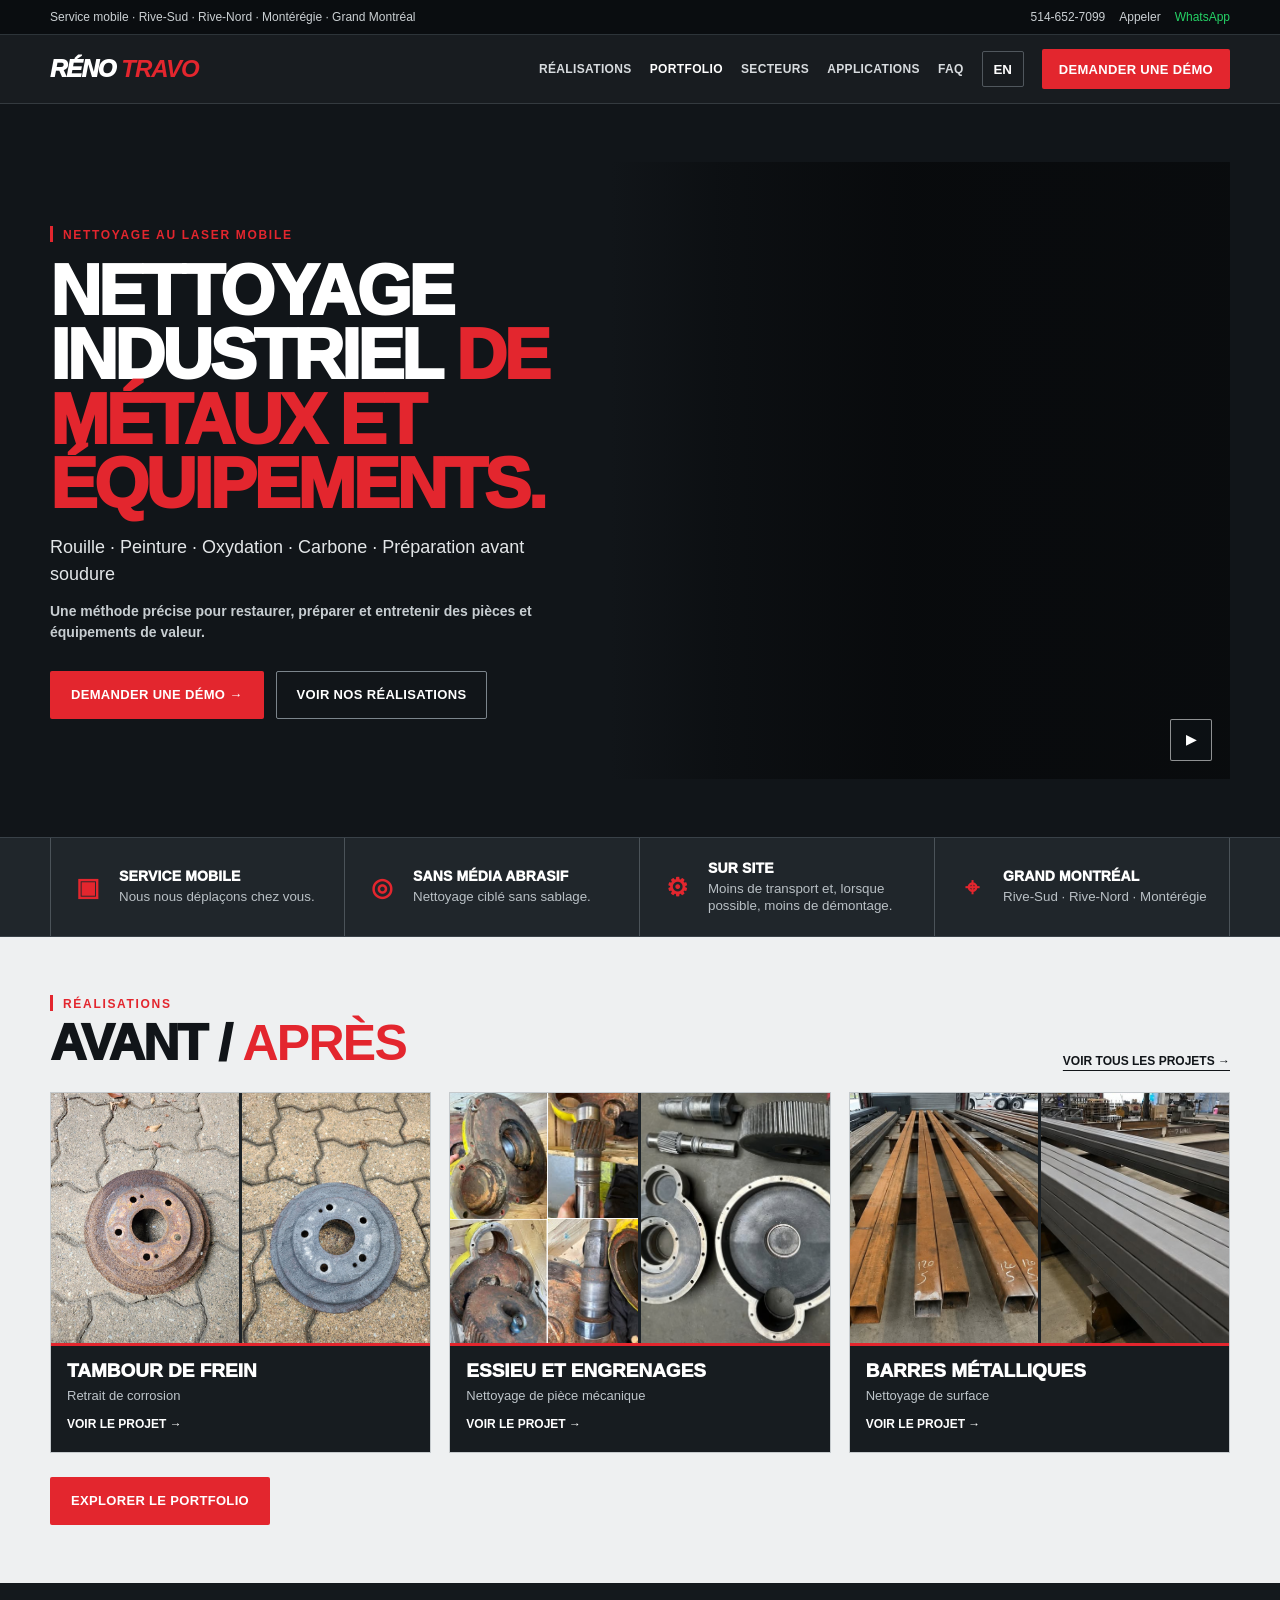
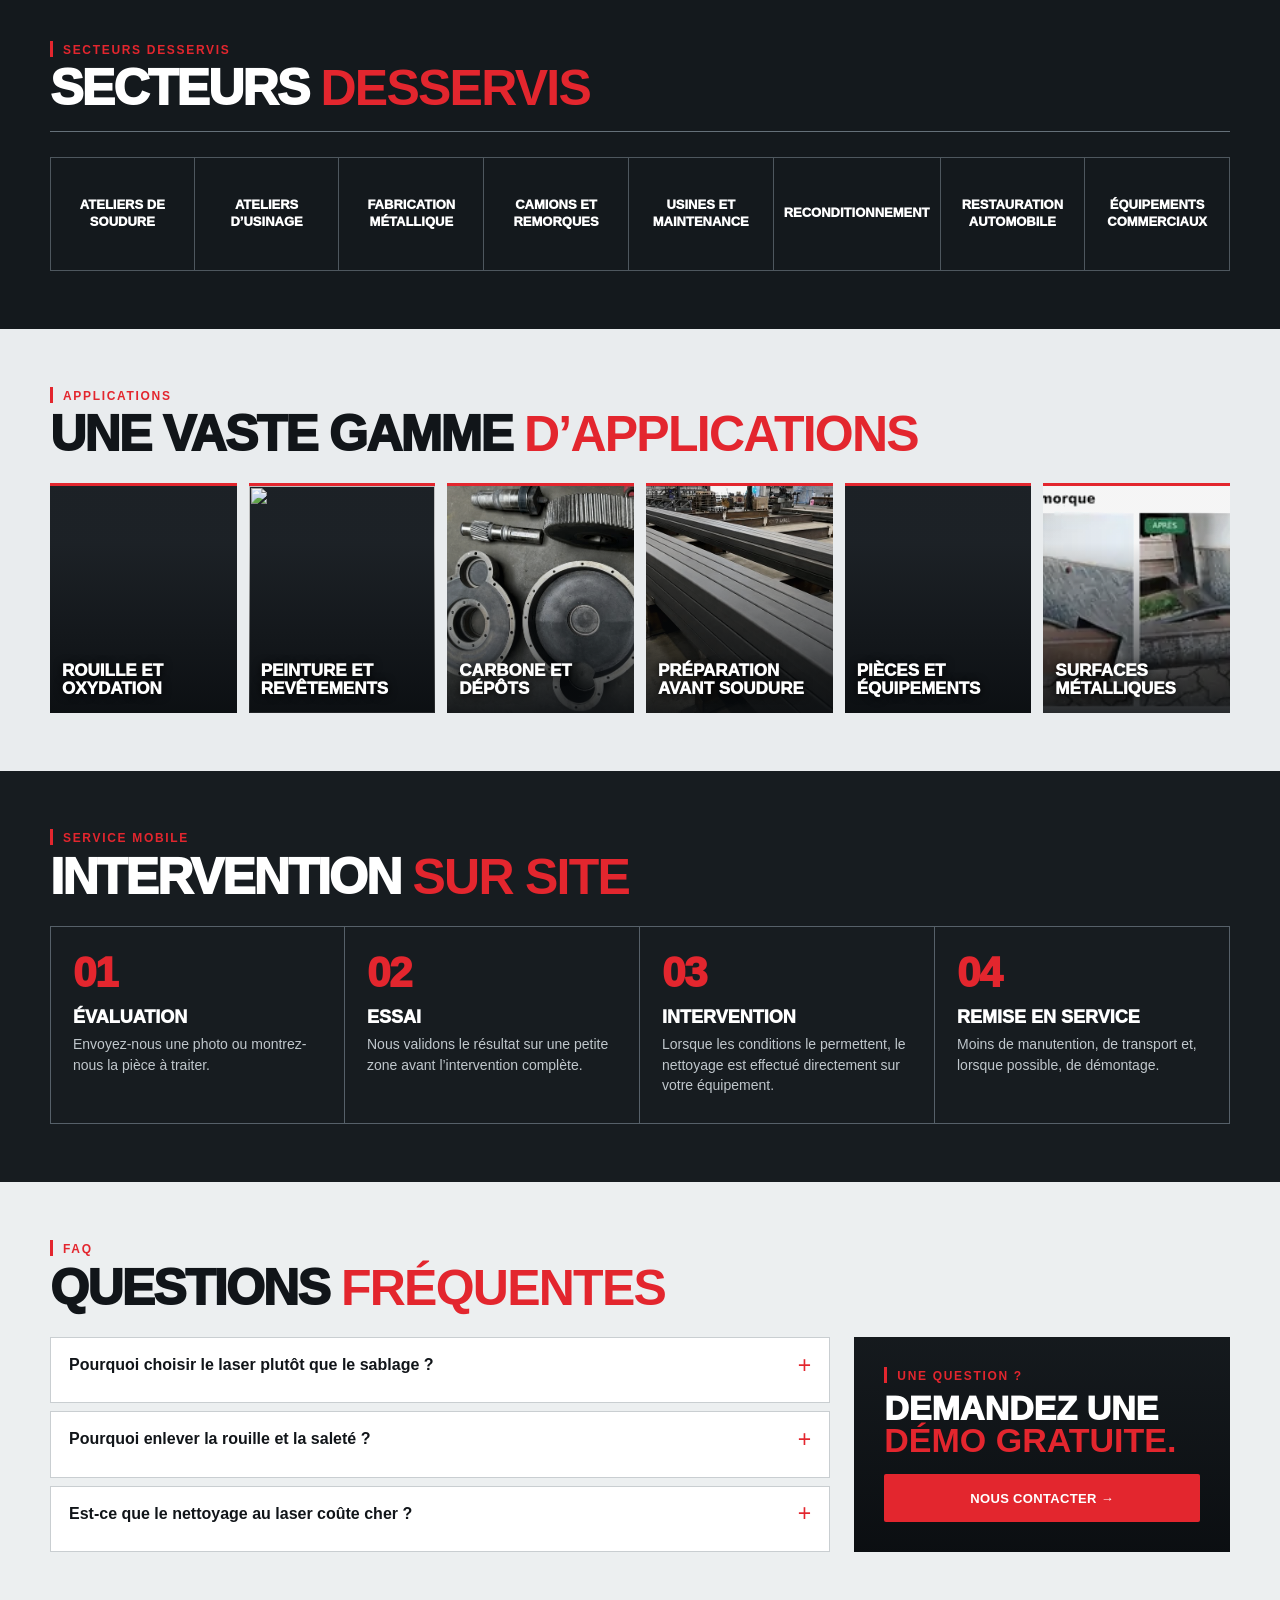
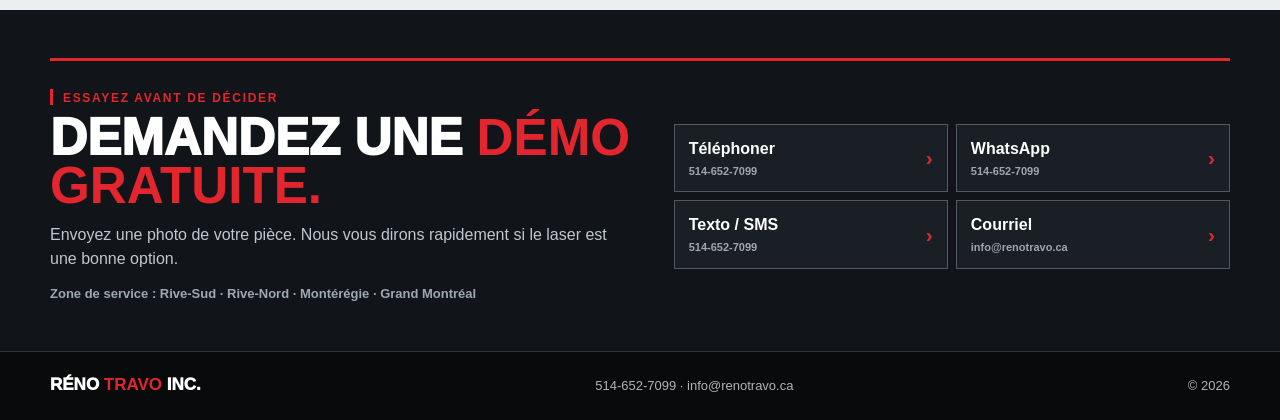
==== commit 2cd07cdf: "Redesign homepage with industrial visual system using existing project media" ====
--- a/index.html
+++ b/index.html
@@ -1,47 +1,294 @@
 <!doctype html>
 <html lang="fr">
 <head>
-<meta charset="utf-8"><meta name="viewport" content="width=device-width,initial-scale=1,viewport-fit=cover">
-<title>Reno Travo Inc. | Nettoyage au laser mobile</title>
-<meta name="description" content="Nettoyage au laser mobile pour métaux et équipements. Rive-Sud, Rive-Nord, Montérégie et Grand Montréal."><meta name="theme-color" content="#15181d">
+<meta charset="utf-8">
+<meta name="viewport" content="width=device-width,initial-scale=1,viewport-fit=cover">
+<title>Réno Travo Inc. | Nettoyage au laser industriel mobile</title>
+<meta name="description" content="Nettoyage au laser mobile pour métaux, pièces et équipements. Rouille, oxydation, peinture, carbone et préparation avant soudure. Grand Montréal et Montérégie.">
+<meta name="theme-color" content="#111519">
 <style>
-:root{--d:#15181d;--r:#d71920;--m:#66707a;--l:#e5e7eb;--s:#f5f6f7;--g:#25d366}*{box-sizing:border-box}html{scroll-behavior:smooth;-webkit-text-size-adjust:100%}body{margin:0;font:16px/1.5 Inter,-apple-system,BlinkMacSystemFont,"Segoe UI",sans-serif;color:var(--d);padding-bottom:0;background:#E9EAEB}a{color:inherit}.w{width:min(1120px,calc(100% - 28px));margin:auto}.top{background:var(--d);color:#fff;font-size:13px}.top .w{min-height:40px;display:flex;align-items:center;justify-content:space-between;gap:12px}.quick{display:flex;align-items:center;gap:5px}.quick a{width:34px;height:34px;border-radius:9px;display:grid;place-items:center;text-decoration:none}.quick svg,.sticky svg,.ico svg{width:19px;height:19px;fill:currentColor}.quick .wa-link{color:var(--g)}.num{font-weight:850}header{position:sticky;top:0;z-index:20;background:#fffffff4;backdrop-filter:blur(10px);border-bottom:1px solid var(--l)}nav{height:68px;display:flex;align-items:center;justify-content:space-between}.brand{text-decoration:none;font-size:22px;font-weight:950;letter-spacing:-.7px;white-space:nowrap}.brand b{color:var(--r)}.nav{display:flex;gap:16px;align-items:center;font-size:14px;font-weight:800}.nav a{text-decoration:none}.lang{height:40px;min-width:44px;border:1px solid var(--l);border-radius:999px;background:#fff;font-weight:900;cursor:pointer}.btn{display:inline-flex;align-items:center;justify-content:center;min-height:48px;padding:13px 18px;border-radius:12px;text-decoration:none;font-weight:900}.red{background:var(--r);color:#fff}.outline{border:1px solid #d3d7dc;background:#fff}.hero{background:#E9EAEB}.hero .w{padding:58px 0;display:grid;grid-template-columns:minmax(0,1.04fr) minmax(0,.96fr);gap:34px;align-items:center}.hero-content{min-width:0}.hero-media{min-width:0}.hero-video{display:block;width:100%;height:auto;max-height:440px;object-fit:contain;border-radius:14px;background:#15181d}.ey{font-size:12px;text-transform:uppercase;letter-spacing:.1em;font-weight:950;color:var(--r)}h1{font-size:clamp(42px,6vw,66px);line-height:1;letter-spacing:-3px;margin:14px 0 18px}.lead{font-size:19px;color:#4e5661;max-width:650px}.acts{display:flex;flex-direction:column;align-items:flex-start;gap:10px;margin:24px 0 16px}.hero-channels{display:grid;grid-template-columns:repeat(3,minmax(0,1fr));gap:8px;width:min(430px,100%)}.hero-channels a{min-height:58px;border-radius:11px;display:flex;flex-direction:column;align-items:center;justify-content:center;gap:3px;padding:7px 5px;text-decoration:none;font-size:12px;font-weight:900}.hero-channels svg{width:19px;height:19px;fill:currentColor}.hero-channels .sc{background:#eef4ff;color:#1c5fb8}.hero-channels .sw{background:#eafbf0;color:#169c47}.hero-channels .ss{background:#fff1f1;color:var(--r)}section{padding:70px 0}.head{display:flex;justify-content:space-between;align-items:end;gap:24px;margin-bottom:26px}.head h2{font-size:clamp(31px,4vw,45px);line-height:1.05;letter-spacing:-1.8px;margin:7px 0 0}.head>p{max-width:500px;color:var(--m);margin:0}.results{background:var(--s)}.photos{display:grid;grid-template-columns:repeat(3,1fr);gap:16px}.photo{display:block;background:#fff;border:1px solid var(--l);border-radius:17px;overflow:hidden;box-shadow:0 7px 20px #1118270e;text-decoration:none}.photo img{width:100%;height:260px;object-fit:contain;display:block;background:#eef0f2}.copy{padding:14px 15px 17px}.copy h3{margin:0 0 4px;font-size:18px}.copy p{margin:0;color:var(--m);font-size:14px}.copy .more{display:inline-block;margin-top:9px;font-size:13px;font-weight:900;color:var(--r)}.grid{display:grid;grid-template-columns:repeat(3,1fr);gap:15px}.card{border:1px solid var(--l);border-radius:16px;padding:20px}.card h3{margin:0 0 6px;font-size:18px}.card p{margin:0;color:var(--m)}.inds{display:grid;grid-template-columns:repeat(4,1fr);gap:10px}.ind{border:1px solid var(--l);border-radius:12px;padding:14px;font-weight:800}.cta{background:var(--s)}.box{display:grid;grid-template-columns:1.1fr .9fr;gap:30px;background:#fff;border:1px solid var(--l);border-radius:22px;padding:32px}.box h2{font-size:clamp(31px,4vw,44px);line-height:1.05;margin:8px 0 12px}.box h2 b{color:var(--r)}.area{font-size:14px;color:var(--m);font-weight:700}.contacts{display:grid;gap:9px}.contact{display:flex;align-items:center;justify-content:space-between;gap:10px;border:1px solid var(--l);border-radius:12px;padding:12px 13px;text-decoration:none;min-height:55px;font-weight:850}.cl{display:flex;align-items:center;gap:10px}.ico{width:34px;height:34px;border-radius:10px;display:grid;place-items:center}.call{background:#eef4ff;color:#1c5fb8}.wa{background:#eafbf0;color:#169c47}.sms{background:#fff1f1;color:var(--r)}.contact small{display:block;color:var(--m);font-size:12px;font-weight:650}footer{background:#101216;color:#d5d8dc;padding:28px 0}footer .w{display:flex;justify-content:space-between;gap:15px;font-size:14px}.foot{font-weight:950;color:#fff}.foot b{color:var(--r)}.en{display:none}body.enmode .fr{display:none}body.enmode .en{display:initial}body.enmode div.en,body.enmode p.en,body.enmode h1.en,body.enmode h2.en,body.enmode h3.en,body.enmode span.en{display:revert}.sticky{display:none}.portfolio-link{color:var(--r)!important}.portfolio-more{margin-top:24px;text-align:center}
-@media(max-width:850px){.nav>a:not(.red):not(.portfolio-link){display:none}.hero .w{grid-template-columns:1fr;gap:20px}.hero-video{max-height:400px}.box{grid-template-columns:1fr}.photos{grid-template-columns:1fr 1fr}.grid{grid-template-columns:1fr 1fr}.inds{grid-template-columns:1fr 1fr}}
-@media(max-width:650px){body{padding-bottom:80px}.w{width:calc(100% - 22px)}.top .w{min-height:37px}.service{max-width:58vw;white-space:nowrap;overflow:hidden;text-overflow:ellipsis;font-size:11px}.num{display:none}nav{height:60px}.brand{font-size:19px}.nav{gap:7px}.nav .red{display:none}.nav .portfolio-link{font-size:12px}.lang{height:38px;min-width:42px}.hero{background:#E9EAEB}.hero .w{padding:22px 0 30px}.hero-video{max-height:320px}.ey{font-size:10px}h1{font-size:37px;letter-spacing:-2px;margin:10px 0 14px}.lead{font-size:16.5px;line-height:1.45}.acts{display:grid;grid-template-columns:1fr;margin:19px 0 13px}.acts .btn{width:100%}.hero-channels{width:100%}section{padding:50px 0}.head{display:block;margin-bottom:20px}.head h2{font-size:30px;letter-spacing:-1.3px}.head>p{margin-top:9px;font-size:14.5px}.photos{display:flex;overflow-x:auto;scroll-snap-type:x mandatory;gap:11px;padding-bottom:7px}.photos::-webkit-scrollbar{display:none}.photo{flex:0 0 86%;scroll-snap-align:start}.photo img{height:290px}.grid,.inds{grid-template-columns:1fr}.card{padding:18px}.box{padding:20px 15px;border-radius:18px}.box h2{font-size:29px}.contact{min-height:58px}.contact strong{font-size:13px}footer .w{display:block;text-align:center}.foot{margin-bottom:5px}.sticky{display:grid;position:fixed;left:0;right:0;bottom:0;z-index:40;grid-template-columns:repeat(3,1fr);gap:7px;padding:8px 10px calc(8px + env(safe-area-inset-bottom));background:#fffffff5;backdrop-filter:blur(12px);border-top:1px solid var(--l);box-shadow:0 -7px 20px #11182712}.sticky a{min-height:50px;border-radius:11px;display:flex;flex-direction:column;align-items:center;justify-content:center;gap:2px;text-decoration:none;font-size:11px;font-weight:900}.sc{background:#eef4ff;color:#1c5fb8}.sw{background:#eafbf0;color:#169c47}.ss{background:#fff1f1;color:var(--r)}}
-/* Presentation-only treatment: source video is never altered. */
-.hero-video-frame{position:relative;width:100%;aspect-ratio:4/3;overflow:hidden;border-radius:16px;background:#15181d;box-shadow:0 10px 24px rgba(17,24,39,.10)}
-.hero-video-frame .hero-video{width:100%;height:100%;max-height:none;object-fit:cover;object-position:center;display:block;border-radius:0}
-.hero-video-toggle{position:absolute;right:12px;bottom:12px;width:38px;height:38px;border:1px solid rgba(255,255,255,.4);border-radius:50%;background:rgba(15,18,22,.70);color:#fff;display:grid;place-items:center;font:700 16px/1 sans-serif;cursor:pointer;backdrop-filter:blur(5px)}
-.hero-video-toggle:hover,.hero-video-toggle:focus-visible{background:rgba(15,18,22,.95);outline-offset:3px}
-@media(max-width:650px){.hero-video-frame{aspect-ratio:16/10;border-radius:14px}}
-/* Original before-and-after photographs remain unchanged, displayed side by side without preview labels. */
-.comparison-preview{height:240px;display:grid;grid-template-columns:repeat(2,minmax(0,1fr));grid-template-rows:minmax(0,1fr);gap:4px;background:#fff}
-.comparison-shot{min-width:0;min-height:0;overflow:hidden;background:#eef0f2}
-.photo .comparison-shot img{display:block;width:100%;height:100%;min-height:0;object-fit:contain;background:#eef0f2}
-/* Ensure portfolio project link appears once in the selected language. */
-.copy .more.en{display:none}
-body.enmode .copy .more.fr{display:none}
-body.enmode .copy .more.en{display:inline-block}
-/* Compact service sections, followed by a bilingual FAQ. */
-#industries{padding:34px 0 24px}#applications{padding:28px 0 32px}#applications .head,#industries .head{margin-bottom:15px;align-items:center}#applications .head h2,#industries .head h2{font-size:clamp(25px,3vw,33px);letter-spacing:-1.1px}#applications .head>p{font-size:14px;max-width:390px}#applications .grid{gap:9px}#applications .card{padding:12px 14px;border-radius:11px;background:#ffffffa8}#applications .card h3{font-size:15px;margin:0 0 3px}#applications .card p{font-size:13px;line-height:1.35}#industries .inds{gap:8px}#industries .ind{padding:9px 11px;border-radius:9px;font-size:13px;line-height:1.3;background:#ffffffa8}
-#faq{padding:38px 0 50px;background:var(--s)}#faq .head{margin-bottom:18px}#faq .head h2{font-size:clamp(29px,3.7vw,41px)}.faq-list{display:grid;gap:10px}.faq-item{border:1px solid var(--l);border-radius:13px;background:#fff;overflow:hidden}.faq-item summary{list-style:none;cursor:pointer;padding:17px 50px 17px 20px;position:relative;font-size:17px;font-weight:850;line-height:1.35}.faq-item summary::-webkit-details-marker{display:none}.faq-item summary:after{content:'+';position:absolute;right:20px;top:50%;transform:translateY(-50%);color:var(--r);font-size:24px;font-weight:600}.faq-item[open] summary:after{content:'−'}.faq-item summary:focus-visible{outline:2px solid var(--r);outline-offset:-3px}.faq-answer{padding:0 20px 18px;color:#4e5661;font-size:15px;line-height:1.6}.faq-answer p{margin:0}.faq-answer p+p{margin-top:9px}.faq-answer .faq-note{font-size:13px;color:var(--m)}
-@media(max-width:650px){#industries{padding:28px 0 20px}#applications{padding:20px 0 27px}#applications .head,#industries .head{margin-bottom:13px}#applications .head h2,#industries .head h2{font-size:25px}#applications .grid{grid-template-columns:repeat(2,minmax(0,1fr));gap:7px}#applications .card{padding:11px 10px}#applications .card h3{font-size:14px;line-height:1.25}#applications .card p{font-size:12px}#industries .inds{grid-template-columns:repeat(2,minmax(0,1fr));gap:7px}#industries .ind{padding:9px;font-size:12px}#faq{padding:30px 0 40px}.faq-item summary{padding:15px 43px 15px 15px;font-size:15.5px}.faq-item summary:after{right:15px}.faq-answer{padding:0 15px 16px;font-size:14px}}
-@media(max-width:380px){#applications .grid{grid-template-columns:1fr}}
+:root{
+  --ink:#111519;--ink2:#181d22;--steel:#2a3137;--paper:#edf0f1;--white:#fff;
+  --red:#e3262e;--red2:#bd171e;--muted:#aeb5bb;--line:#cbd0d3;--green:#25d366;
+  --body:Inter,-apple-system,BlinkMacSystemFont,"Segoe UI",Arial,sans-serif;
+  --display:"Arial Narrow","Aptos Narrow","Roboto Condensed","Helvetica Neue Condensed",Arial,sans-serif
+}
+*{box-sizing:border-box}
+html{scroll-behavior:smooth;-webkit-text-size-adjust:100%}
+body{margin:0;font:16px/1.5 var(--body);background:var(--paper);color:var(--ink);padding-bottom:0}
+a{color:inherit}.w{width:min(1180px,calc(100% - 32px));margin:auto}
+.en{display:none}body.enmode .fr{display:none}body.enmode .en{display:initial}
+body.enmode div.en,body.enmode p.en,body.enmode h1.en,body.enmode h2.en,body.enmode h3.en,body.enmode span.en{display:revert}
+.display{font-family:var(--display);font-weight:950;text-transform:uppercase;letter-spacing:-.025em}
+.ey{font:900 12px/1.2 var(--body);text-transform:uppercase;letter-spacing:.14em;color:var(--red)}
+.ey:before{content:"";display:inline-block;width:3px;height:16px;background:var(--red);margin-right:10px;vertical-align:-3px}
+.btn{display:inline-flex;align-items:center;justify-content:center;min-height:48px;padding:12px 20px;border:1px solid transparent;text-decoration:none;font:900 13px/1 var(--body);text-transform:uppercase;letter-spacing:.025em;border-radius:2px}
+.btn.red{background:var(--red);color:#fff}.btn.red:hover{background:var(--red2)}
+.btn.dark-outline{border-color:#7c858c;color:#fff;background:transparent}.btn.dark-outline:hover{border-color:#fff}
+.btn.light-outline{border-color:#9ba3a8;background:transparent;color:var(--ink)}
+.top{background:#0a0d10;color:#cbd0d3;border-bottom:1px solid #2d3439;font-size:12px}
+.top .w{min-height:34px;display:flex;align-items:center;justify-content:space-between;gap:16px}
+.top-contact{display:flex;gap:14px;align-items:center}.top-contact a{text-decoration:none}.top-contact .wa{color:var(--green)}
+header{position:sticky;top:0;z-index:50;background:#111519f7;backdrop-filter:blur(10px);border-bottom:1px solid #343a3f}
+nav{height:68px;display:flex;align-items:center;justify-content:space-between;gap:22px}
+.brand{text-decoration:none;color:#fff;font:950 24px/1 var(--display);font-style:italic;letter-spacing:-.04em;white-space:nowrap}.brand b{color:var(--red)}
+.nav{display:flex;align-items:center;gap:18px;font:800 12px/1 var(--body);text-transform:uppercase;letter-spacing:.03em;color:#d8dcdf}
+.nav>a{text-decoration:none}.nav>a:hover{color:#fff}.nav .portfolio-link{color:#fff}
+.lang{height:36px;min-width:42px;border:1px solid #50575d;background:transparent;color:#fff;font-weight:900;cursor:pointer;border-radius:2px}
+.nav .btn{min-height:40px;padding:10px 16px}
+
+.hero{background:var(--ink);color:#fff;overflow:hidden}
+.hero-grid{display:grid;grid-template-columns:minmax(0,.95fr) minmax(430px,1.05fr);min-height:510px}
+.hero-copy{padding:64px 42px 60px 0;display:flex;flex-direction:column;justify-content:center}
+.hero h1{font:950 clamp(48px,5.5vw,76px)/.91 var(--display);text-transform:uppercase;letter-spacing:-.045em;margin:17px 0 18px;max-width:720px}
+.hero h1 b{color:var(--red);font-weight:950}
+.hero .lead{font-size:18px;color:#e3e6e8;margin:0;max-width:650px}
+.hero .meta{margin-top:13px;font-weight:800;color:#c7cdd1;font-size:14px}
+.hero-actions{display:flex;gap:12px;flex-wrap:wrap;margin-top:28px}
+.hero-media{position:relative;min-width:0;background:#080a0c}
+.hero-media:before{content:"";position:absolute;z-index:2;inset:0;background:linear-gradient(90deg,#111519 0%,rgba(17,21,25,.50) 18%,rgba(17,21,25,.04) 48%,rgba(17,21,25,.12) 100%);pointer-events:none}
+.hero-video{display:block;width:100%;height:100%;min-height:510px;object-fit:cover;object-position:center}
+.hero-video-toggle{position:absolute;z-index:3;right:18px;bottom:18px;width:42px;height:42px;border:1px solid #ffffff8a;background:#0e1216d9;color:#fff;cursor:pointer;border-radius:2px;font-weight:900}
+.cap-strip{background:#20262b;color:#fff;border-top:1px solid #394148;border-bottom:1px solid #394148}
+.cap-grid{display:grid;grid-template-columns:repeat(4,1fr)}
+.cap{padding:22px 18px;border-right:1px solid #4b5359;display:grid;grid-template-columns:38px 1fr;gap:12px;align-items:center}.cap:first-child{border-left:1px solid #4b5359}
+.cap-icon{font:950 25px/1 var(--display);color:var(--red);text-align:center}.cap strong{display:block;font:950 14px/1.15 var(--display);text-transform:uppercase;letter-spacing:.01em}.cap small{display:block;color:#b9c0c5;margin-top:4px;line-height:1.3}
+
+section{padding:58px 0}
+.section-head{display:flex;justify-content:space-between;gap:24px;align-items:end;margin-bottom:25px}
+.section-head h2{font:950 clamp(34px,4vw,50px)/.95 var(--display);text-transform:uppercase;letter-spacing:-.035em;margin:8px 0 0}
+.section-head h2 b{color:var(--red)}
+.section-link{text-transform:uppercase;font:900 12px/1 var(--body);text-underline-offset:5px}
+
+.results{background:#eef0f1}
+.photos{display:grid;grid-template-columns:repeat(3,1fr);gap:18px}
+.photo{display:block;text-decoration:none;background:#171c20;color:#fff;border:1px solid #c5cacd;overflow:hidden}
+.comparison-preview{height:250px;display:grid;grid-template-columns:repeat(2,minmax(0,1fr));gap:3px;background:#1c2227}
+.comparison-shot{min-width:0;min-height:0;overflow:hidden;background:#d9dddf}
+.photo .comparison-shot img{display:block;width:100%;height:100%;object-fit:cover}
+.copy{padding:15px 16px 17px;border-top:3px solid var(--red)}
+.copy h3{font:950 19px/1.05 var(--display);text-transform:uppercase;margin:0 0 5px}
+.copy p{color:#bdc4c9;font-size:13px;margin:0}
+.copy .more{display:inline-block;color:#fff;margin-top:12px;font:900 12px/1 var(--body);text-transform:uppercase}
+.portfolio-more{margin-top:24px}
+
+#industries{background:#14191d;color:#fff;position:relative;overflow:hidden}
+#industries:before{content:"";position:absolute;inset:0;background:linear-gradient(90deg,rgba(20,25,29,.96),rgba(20,25,29,.89)),url("assets/trailer-frame-site3.webp") center/cover no-repeat;opacity:.95}
+#industries .w{position:relative}
+#industries .section-head{border-bottom:1px solid #657079;padding-bottom:18px}
+.inds{display:grid;grid-template-columns:repeat(8,1fr);border-top:1px solid #4e575e;border-bottom:1px solid #4e575e}
+.ind{min-height:112px;padding:20px 10px;border-right:1px solid #4e575e;display:flex;align-items:center;justify-content:center;text-align:center;font:950 13px/1.25 var(--display);text-transform:uppercase}.ind:first-child{border-left:1px solid #4e575e}.ind:hover{background:#ffffff0c;color:#fff}
+
+#applications{background:#e9ecee}
+.app-grid{display:grid;grid-template-columns:repeat(6,1fr);gap:12px}
+.app{min-height:230px;position:relative;overflow:hidden;background:#1d2227;border-top:3px solid var(--red);display:flex;align-items:flex-end}
+.app:after{content:"";position:absolute;inset:0;background:linear-gradient(180deg,rgba(10,13,16,.04) 25%,rgba(10,13,16,.88) 100%)}
+.app img{position:absolute;inset:0;width:100%;height:100%;object-fit:cover;filter:saturate(.75) contrast(1.08)}
+.app h3{position:relative;z-index:2;color:#fff;margin:0;padding:16px 12px;font:950 17px/1.05 var(--display);text-transform:uppercase;text-shadow:0 1px 8px #000}
+
+#onsite{background:#171c20;color:#fff}
+.steps{display:grid;grid-template-columns:repeat(4,1fr);border-top:1px solid #566069;border-bottom:1px solid #566069}
+.step{padding:25px 22px 28px;border-right:1px solid #566069}.step:first-child{border-left:1px solid #566069}
+.step-no{font:950 42px/1 var(--display);color:var(--red);letter-spacing:-.03em}
+.step h3{font:950 18px/1 var(--display);text-transform:uppercase;margin:14px 0 8px}
+.step p{font-size:14px;color:#c0c7cc;margin:0;line-height:1.45}
+
+#faq{background:#eceff0}
+.faq-wrap{display:grid;grid-template-columns:1.35fr .65fr;gap:24px;align-items:stretch}
+.faq-list{display:grid;gap:8px}
+.faq-item{border:1px solid #c9ced1;background:#fff}
+.faq-item summary{list-style:none;cursor:pointer;padding:17px 48px 17px 18px;position:relative;font-weight:850;line-height:1.3}.faq-item summary::-webkit-details-marker{display:none}
+.faq-item summary:after{content:"+";position:absolute;right:18px;top:50%;transform:translateY(-50%);font-size:23px;font-weight:400;color:var(--red)}.faq-item[open] summary:after{content:"−"}
+.faq-answer{padding:0 18px 18px;color:#505a61;font-size:14.5px;line-height:1.6}.faq-answer p{margin:0}.faq-answer p+p{margin-top:9px}.faq-note{font-size:13px;color:#6a7379}
+.faq-cta{position:relative;overflow:hidden;background:#171c20;color:#fff;min-height:100%;padding:30px;display:flex;flex-direction:column;justify-content:end}
+.faq-cta:before{content:"";position:absolute;inset:0;background:linear-gradient(180deg,rgba(10,13,16,.15),rgba(10,13,16,.9)),url("assets/trailer-frame-site3.webp") center/cover no-repeat}
+.faq-cta>*{position:relative}.faq-cta h3{font:950 34px/.95 var(--display);text-transform:uppercase;margin:8px 0 18px}.faq-cta h3 b{color:var(--red)}
+
+#demo{background:#111519;color:#fff;padding:48px 0}
+.demo-box{display:grid;grid-template-columns:1fr .95fr;gap:38px;align-items:center;border-top:3px solid var(--red);padding-top:28px}
+.demo-copy h2{font:950 clamp(38px,4vw,52px)/.95 var(--display);text-transform:uppercase;margin:8px 0 12px}.demo-copy h2 b{color:var(--red)}
+.demo-copy p{color:#c1c8cd;margin:0;max-width:620px}.area{font-size:13px;color:#9fa8ae;font-weight:800;margin-top:13px}
+.contacts{display:grid;grid-template-columns:repeat(2,1fr);gap:8px}
+.contact{min-height:60px;border:1px solid #505a61;text-decoration:none;display:flex;align-items:center;justify-content:space-between;padding:12px 14px;font-weight:850;background:#191f24}.contact:hover{border-color:#fff}.contact small{display:block;font-size:11px;color:#9fa7ad;margin-top:2px}.contact b{color:var(--red);font-size:21px}
+
+footer{background:#080a0c;color:#aeb5ba;padding:24px 0;border-top:1px solid #30363b}footer .w{display:flex;justify-content:space-between;gap:15px;font-size:13px}.foot{font:950 17px/1 var(--display);color:#fff}.foot b{color:var(--red)}
+.sticky{display:none}
+
+@media(max-width:980px){
+  .nav>a:not(.red):not(.portfolio-link){display:none}
+  .hero-grid{grid-template-columns:1fr;min-height:auto}.hero-copy{padding:48px 0 35px}.hero-media{height:390px}.hero-video{min-height:390px}
+  .cap-grid{grid-template-columns:1fr 1fr}.cap:nth-child(odd){border-left:1px solid #4b5359}
+  .photos{grid-template-columns:1fr 1fr}.photo:last-child{grid-column:1/-1;max-width:calc(50% - 9px)}
+  .inds{grid-template-columns:repeat(4,1fr)}.ind:nth-child(5){border-left:1px solid #4e575e}.ind{border-bottom:1px solid #4e575e}
+  .app-grid{grid-template-columns:repeat(3,1fr)}
+  .steps{grid-template-columns:1fr 1fr}.step:nth-child(3){border-left:1px solid #566069}.step{border-bottom:1px solid #566069}
+}
+@media(max-width:680px){
+  body{padding-bottom:74px}.w{width:calc(100% - 22px)}
+  .top .w{min-height:32px}.top .service{max-width:65vw;white-space:nowrap;overflow:hidden;text-overflow:ellipsis}.top-contact span{display:none}
+  nav{height:58px}.brand{font-size:20px}.nav{gap:7px}.nav .btn{display:none}.nav .portfolio-link{font-size:11px}.lang{height:34px}
+  .hero-copy{padding:35px 0 28px}.hero h1{font-size:43px}.hero .lead{font-size:16px}.hero .meta{font-size:13px}.hero-actions{display:grid;grid-template-columns:1fr;width:100%}.hero-actions .btn{width:100%}
+  .hero-media{height:300px}.hero-video{min-height:300px}.hero-media:before{background:linear-gradient(180deg,#111519 0%,rgba(17,21,25,.08) 25%,rgba(17,21,25,.05) 100%)}
+  .cap-grid{grid-template-columns:1fr 1fr}.cap{padding:17px 10px;grid-template-columns:28px 1fr}.cap strong{font-size:12px}.cap small{font-size:11px}.cap-icon{font-size:20px}
+  section{padding:42px 0}.section-head{display:block;margin-bottom:20px}.section-head h2{font-size:34px}.section-link{display:inline-block;margin-top:13px}
+  .photos{display:flex;overflow-x:auto;scroll-snap-type:x mandatory;gap:10px;padding-bottom:8px}.photos::-webkit-scrollbar{display:none}.photo,.photo:last-child{flex:0 0 88%;max-width:none;grid-column:auto;scroll-snap-align:start}.comparison-preview{height:225px}
+  .inds{grid-template-columns:1fr 1fr}.ind,.ind:nth-child(5){min-height:88px;border-left:1px solid #4e575e;font-size:12px}
+  .app-grid{grid-template-columns:1fr 1fr;gap:8px}.app{min-height:180px}.app h3{font-size:15px}
+  .steps{grid-template-columns:1fr}.step,.step:nth-child(3){border-left:1px solid #566069}.step{padding:20px}.step-no{font-size:34px}
+  .faq-wrap{grid-template-columns:1fr}.faq-cta{min-height:280px}
+  .demo-box{grid-template-columns:1fr;gap:25px}.contacts{grid-template-columns:1fr}.demo-copy h2{font-size:37px}
+  footer .w{display:block;text-align:center}.foot{margin-bottom:7px}
+  .sticky{display:grid;position:fixed;left:0;right:0;bottom:0;z-index:60;grid-template-columns:repeat(3,1fr);gap:1px;background:#090c0f;border-top:1px solid #42494f;padding-bottom:env(safe-area-inset-bottom)}
+  .sticky a{min-height:58px;display:flex;align-items:center;justify-content:center;text-decoration:none;color:#fff;font:900 11px/1 var(--body);text-transform:uppercase;border-right:1px solid #333a3f}.sticky a:nth-child(2){color:#66df8e}.sticky a:last-child{color:#ff5b61}
+}
 </style>
 </head>
 <body>
-<svg width="0" height="0" style="position:absolute"><defs><symbol id="phone" viewBox="0 0 24 24"><path d="M6.6 10.8c1.5 3 3.9 5.4 6.9 6.9l2.3-2.3c.3-.3.7-.4 1.1-.2 1.2.4 2.5.6 3.8.6.6 0 1 .4 1 1V21c0 .6-.4 1-1 1C10.2 22 2 13.8 2 3.7c0-.6.4-1 1-1h4.2c.6 0 1 .4 1 1 0 1.3.2 2.6.6 3.8.1.4 0 .8-.2 1.1l-2 2.2z"/></symbol><symbol id="wa" viewBox="0 0 24 24"><path d="M17.47 14.38c-.3-.15-1.76-.87-2.03-.97-.27-.1-.47-.15-.67.15-.2.3-.77.97-.94 1.17-.17.2-.35.22-.65.07-.3-.15-1.26-.46-2.4-1.48-.89-.79-1.49-1.77-1.66-2.07-.17-.3-.02-.46.13-.61.13-.13.3-.35.45-.52.15-.17.2-.3.3-.5.1-.2.05-.37-.02-.52-.08-.15-.67-1.61-.92-2.2-.24-.58-.49-.5-.67-.51h-.57c-.2 0-.52.07-.79.37-.27.3-1.04 1.02-1.04 2.48s1.07 2.87 1.22 3.07c.15.2 2.1 3.2 5.08 4.49.71.31 1.27.49 1.7.63.71.23 1.36.2 1.87.12.57-.08 1.76-.72 2.01-1.42.25-.7.25-1.3.17-1.42-.07-.13-.27-.2-.57-.35zM12.04 2a9.84 9.84 0 00-8.39 14.99L2.2 22l5.14-1.35A9.82 9.82 0 1012.04 2zm0 17.86a8 8 0 01-4.08-1.12l-.29-.17-3.05.8.81-2.97-.19-.31a8 8 0 116.8 3.77z"/></symbol><symbol id="sms" viewBox="0 0 24 24"><path d="M20 2H4a2 2 0 00-2 2v18l4-4h14a2 2 0 002-2V4a2 2 0 002-2zM7 9h10v2H7V9zm0-3h10v2H7V6zm0 6h7v2H7v-2z"/></symbol></defs></svg>
-<div class="top"><div class="w"><span class="service fr">Service mobile · Rive-Sud · Rive-Nord · Montérégie · Grand Montréal</span><span class="service en">Mobile service · South Shore · North Shore · Montérégie · Greater Montréal</span><div class="quick"><span class="num">514-652-7099</span><a href="tel:+15146527099" aria-label="Appeler"><svg><use href="#phone"/></svg></a><a class="wa-link" href="https://wa.me/15146527099" aria-label="WhatsApp"><svg><use href="#wa"/></svg></a><a href="sms:+15146527099" aria-label="Texto"><svg><use href="#sms"/></svg></a></div></div></div>
-<header><nav class="w"><a class="brand" href="#top">RENO <b>TRAVO</b> INC.</a><div class="nav"><a href="#results"><span class="fr">Résultats</span><span class="en">Results</span></a><a class="portfolio-link" href="/portfolio/">Portfolio</a><a href="#industries"><span class="fr">Secteurs</span><span class="en">Industries</span></a><a href="#applications">Applications</a><button class="lang" id="lang" type="button" aria-label="Switch language">EN</button><a class="btn red" href="#demo"><span class="fr">Démo gratuite</span><span class="en">Free demo</span></a></div></nav></header>
+<div class="top"><div class="w">
+  <span class="service fr">Service mobile · Rive-Sud · Rive-Nord · Montérégie · Grand Montréal</span>
+  <span class="service en">Mobile service · South Shore · North Shore · Montérégie · Greater Montréal</span>
+  <div class="top-contact"><span>514-652-7099</span><a href="tel:+15146527099"><span class="fr">Appeler</span><span class="en">Call</span></a><a class="wa" href="https://wa.me/15146527099">WhatsApp</a></div>
+</div></div>
+
+<header><nav class="w">
+  <a class="brand" href="#top">RÉNO <b>TRAVO</b></a>
+  <div class="nav">
+    <a href="#results"><span class="fr">Réalisations</span><span class="en">Projects</span></a>
+    <a class="portfolio-link" href="/portfolio/">Portfolio</a>
+    <a href="#industries"><span class="fr">Secteurs</span><span class="en">Industries</span></a>
+    <a href="#applications">Applications</a>
+    <a href="#faq">FAQ</a>
+    <button class="lang" id="lang" type="button" aria-label="Switch language">EN</button>
+    <a class="btn red" href="#demo"><span class="fr">Demander une démo</span><span class="en">Request a demo</span></a>
+  </div>
+</nav></header>
+
 <main id="top">
-<section class="hero"><div class="w"><div class="hero-content"><div class="ey"><span class="fr">Nettoyage de surface professionnel</span><span class="en">Professional surface cleaning</span></div><h1 class="fr">Nettoyage au laser mobile pour métaux et équipements.</h1><h1 class="en">Mobile laser cleaning for metal parts and equipment.</h1><p class="lead fr">Rouille, oxydation, peinture, carbone et contaminants. Une méthode précise pour restaurer, préparer avant soudure et entretenir des pièces de valeur.</p><p class="lead en">Rust, oxidation, paint, carbon and contamination. A precise method for restoration, weld preparation and maintenance of valuable parts.</p><div class="acts"><a class="btn red" href="#demo"><span class="fr">Demander une démo gratuite</span><span class="en">Request a free demo</span></a><div class="hero-channels" aria-label="Contact rapide"><a class="sc" href="tel:+15146527099" aria-label="Appeler 514-652-7099"><svg aria-hidden="true"><use href="#phone"/></svg><span class="fr">Appeler</span><span class="en">Call</span></a><a class="sw" href="https://wa.me/15146527099" aria-label="WhatsApp 514-652-7099"><svg aria-hidden="true"><use href="#wa"/></svg><span>WhatsApp</span></a><a class="ss" href="sms:+15146527099" aria-label="Envoyer un texto au 514-652-7099"><svg aria-hidden="true"><use href="#sms"/></svg><span class="fr">Texto</span><span class="en">Text</span></a></div></div></div><div class="hero-media"><div class="hero-video-frame"><video class="hero-video" autoplay muted loop playsinline preload="metadata" aria-label="Vidéo de nettoyage au laser sur une remorque"><source src="assets/Video%20laser%20trailer.mp4" type="video/mp4"><a href="assets/Video%20laser%20trailer.mp4">Voir la vidéo de nettoyage au laser</a></video><button class="hero-video-toggle" type="button" aria-label="Mettre la vidéo en pause / Pause video">Ⅱ</button></div></div></div></section>
-<section id="results" class="results"><div class="w"><div class="head"><div><div class="ey"><span class="fr">Notre portfolio</span><span class="en">Our portfolio</span></div><h2 class="fr">Le nettoyage au laser en images.</h2><h2 class="en">Laser cleaning in pictures.</h2></div></div><div class="photos"><a class="photo" href="/portfolio/tambour-de-frein.html"><div class="comparison-preview"><div class="comparison-shot"><img src="assets/portfolio/1000154611.jpg" loading="lazy" decoding="async" alt="Tambour de frein, face extérieure avant nettoyage au laser"></div><div class="comparison-shot"><img src="assets/portfolio/1000154621.jpg" loading="lazy" decoding="async" alt="Tambour de frein, face extérieure après nettoyage au laser"></div></div><div class="copy"><h3 class="fr">Tambour de frein</h3><h3 class="en">Brake drum</h3><p class="fr">Quatre photos avant et après des faces intérieure et extérieure.</p><p class="en">Four before-and-after photos of the inside and outside.</p><span class="more fr">Voir le projet →</span><span class="more en">View project →</span></div></a><a class="photo" href="/portfolio/arbre-engrenages.html"><div class="comparison-preview"><div class="comparison-shot"><img src="assets/shaft%20gears%20before.png" loading="lazy" decoding="async" alt="Essieu et engrenages avant l’essai de nettoyage au laser"></div><div class="comparison-shot"><img src="assets/shaft%20gears%20after.png" loading="lazy" decoding="async" alt="Essieu et engrenages après l’essai de nettoyage au laser"></div></div><div class="copy"><h3 class="fr">Essieu et engrenages</h3><h3 class="en">Shaft and gears</h3><p class="fr">Essai de nettoyage sur une pièce mécanique.</p><p class="en">Laser-cleaning test on a mechanical part.</p><span class="more fr">Voir le projet →</span><span class="more en">View project →</span></div></a><a class="photo" href="/portfolio/barres-metalliques.html"><div class="comparison-preview"><div class="comparison-shot"><img src="assets/metal%20bars%20before.png" loading="lazy" decoding="async" alt="Barres métalliques avant l’essai de nettoyage au laser"></div><div class="comparison-shot"><img src="assets/metal%20bars%20after.png" loading="lazy" decoding="async" alt="Barres métalliques après l’essai de nettoyage au laser"></div></div><div class="copy"><h3 class="fr">Barres métalliques</h3><h3 class="en">Metal bars</h3><p class="fr">Essai de nettoyage de surface sur des barres métalliques.</p><p class="en">Surface-cleaning test on metal bars.</p><span class="more fr">Voir le projet →</span><span class="more en">View project →</span></div></a></div><div class="portfolio-more"><a class="btn red" href="/portfolio/"><span class="fr">Voir toutes les photos du portfolio</span><span class="en">Explore all portfolio photos</span></a></div></div></section>
-<section id="industries"><div class="w"><div class="head"><div><div class="ey"><span class="fr">Secteurs desservis</span><span class="en">Who we serve</span></div><h2 class="fr">Ateliers, garages, usines et équipes de maintenance.</h2><h2 class="en">Shops, garages, plants and maintenance teams.</h2></div></div><div class="inds"><div class="ind"><span class="fr">Ateliers de soudure</span><span class="en">Welding shops</span></div><div class="ind"><span class="fr">Ateliers d’usinage</span><span class="en">Machine shops</span></div><div class="ind"><span class="fr">Fabrication métallique</span><span class="en">Metal fabrication</span></div><div class="ind"><span class="fr">Camions et remorques</span><span class="en">Truck & trailer repair</span></div><div class="ind"><span class="fr">Reconditionnement</span><span class="en">Equipment rebuilding</span></div><div class="ind"><span class="fr">Restauration automobile</span><span class="en">Automotive restoration</span></div><div class="ind"><span class="fr">Usines et maintenance</span><span class="en">Plants & maintenance</span></div><div class="ind"><span class="fr">Équipements commerciaux</span><span class="en">Commercial equipment</span></div></div></div></section>
-<section id="applications"><div class="w"><div class="head"><div><div class="ey">Applications</div><h2 class="fr">Une vaste gamme d’applications.</h2><h2 class="en">A wide range of applications.</h2></div></div><div class="grid"><div class="card"><h3 class="fr">Rouille et oxydation</h3><h3 class="en">Rust & oxidation</h3><p class="fr">Pièces, structures et équipements métalliques.</p><p class="en">Metal parts, structures and equipment.</p></div><div class="card"><h3 class="fr">Peinture et revêtements</h3><h3 class="en">Paint & coatings</h3><p class="fr">Décapage localisé sur substrats compatibles.</p><p class="en">Localized coating removal on suitable substrates.</p></div><div class="card"><h3 class="fr">Préparation avant soudure</h3><h3 class="en">Weld preparation</h3><p class="fr">Nettoyage ciblé avant réparation ou fabrication.</p><p class="en">Targeted cleaning before repair or fabrication.</p></div><div class="card"><h3 class="fr">Machinerie</h3><h3 class="en">Machinery</h3><p class="fr">Restauration et préparation de composantes mécaniques.</p><p class="en">Restoration and preparation of mechanical parts.</p></div><div class="card"><h3 class="fr">Camions et remorques</h3><h3 class="en">Trucks & trailers</h3><p class="fr">Cadres, supports, attaches et zones de réparation.</p><p class="en">Frames, brackets, hitches and repair areas.</p></div><div class="card"><h3 class="fr">Équipements commerciaux</h3><h3 class="en">Commercial equipment</h3><p class="fr">Carbone, dépôts et contamination sur surfaces compatibles.</p><p class="en">Carbon, buildup and contamination on suitable surfaces.</p></div></div></div></section>
-<section id="faq"><div class="w"><div class="head"><div><div class="ey"><span class="fr">Questions fréquentes</span><span class="en">Frequently asked questions</span></div><h2 class="fr">Vos questions sur le nettoyage au laser.</h2><h2 class="en">Your laser cleaning questions, answered.</h2></div></div><div class="faq-list"><details class="faq-item"><summary><span class="fr">Pourquoi choisir le laser plutôt que le sablage ?</span><span class="en">Why choose laser cleaning instead of sandblasting?</span></summary><div class="faq-answer"><p class="fr">Le sablage projette un abrasif sur la surface et peut modifier sa texture. Le laser nettoie de façon ciblée, sans abrasif projeté ni contact mécanique : il peut être particulièrement utile pour les zones précises, les détails et les composants sensibles. Il réduit aussi les résidus de média abrasif à récupérer. Le sablage peut toutefois rester préférable pour de très grandes surfaces ou lorsqu’un profil d’ancrage est requis avant l’application d’un revêtement.</p><p class="en">Sandblasting propels abrasive media onto a surface and can change its texture. Laser cleaning works on targeted areas without blasting media or mechanical contact, making it useful for detailed areas and certain sensitive components. It also reduces spent abrasive media to collect. Sandblasting may still be preferable for very large surfaces or where a specific anchor profile is required for a coating.</p><p class="faq-note fr">Le choix dépend de la pièce et du résultat recherché; une aspiration adaptée des fumées et particules demeure nécessaire.</p><p class="faq-note en">The right method depends on the part and desired finish; appropriate fume and particle extraction is still required.</p></div></details><details class="faq-item"><summary><span class="fr">Pourquoi enlever la rouille et la saleté ?</span><span class="en">Why remove rust and dirt?</span></summary><div class="faq-answer"><p class="fr">La rouille non traitée peut continuer de progresser, réduire l’épaisseur du métal, gripper des assemblages et éventuellement entraîner des réparations ou des remplacements coûteux. La saleté et les dépôts peuvent masquer des défauts, gêner l’inspection ou nuire à l’adhérence d’un nouveau revêtement. Nettoyer tôt permet de mieux évaluer l’état des pièces et de préparer leur entretien. Après l’enlèvement de la rouille, une protection adaptée est généralement nécessaire pour limiter son retour.</p><p class="en">Untreated rust can continue to spread, reduce metal thickness, seize assemblies and eventually lead to costly repair or replacement. Dirt and buildup may hide defects, complicate inspection or interfere with the adhesion of a new coating. Early cleaning helps assess a part’s condition and prepare it for maintenance. After rust removal, a suitable protective treatment is generally needed to help prevent it from returning.</p></div></details><details class="faq-item"><summary><span class="fr">Est-ce que le nettoyage au laser coûte cher ?</span><span class="en">Is laser cleaning expensive?</span></summary><div class="faq-answer"><p class="fr">Pas nécessairement. Pour certains travaux ciblés, le coût peut être comparable à celui du sablage. Notre service mobile peut intervenir directement dans votre atelier et, lorsque la configuration et les conditions de sécurité le permettent, nettoyer une pièce sans la démonter. Vous pouvez ainsi éviter des frais de transport, de démontage et de remontage, tout en réduisant le temps d’immobilisation de votre équipement. Le prix réel dépend de la surface, de l’état de la pièce et des contraintes d’accès : nous évaluons le travail avant de proposer une soumission.</p><p class="en">Not necessarily. For some targeted jobs, laser cleaning can be comparable in cost to sandblasting. Our mobile service can come to your shop and, where the setup and safety conditions allow, clean a component without removing it. That can save transportation, disassembly and reassembly costs while reducing equipment downtime. Actual pricing depends on surface area, the condition of the part and access requirements, so we assess the job before quoting.</p></div></details></div></div></section>
-<section id="demo" class="cta"><div class="w"><div class="box"><div><div class="ey"><span class="fr">Essayez avant de décider</span><span class="en">See it before you decide</span></div><h2 class="fr">Demandez une <b>démo gratuite</b>.</h2><h2 class="en">Request a <b>free demo</b>.</h2><p class="lead" style="font-size:17px"><span class="fr">Envoyez une photo de votre pièce. Nous vous dirons rapidement si le laser est une bonne option.</span><span class="en">Send a photo of your part. We will quickly tell you whether laser cleaning is a good option.</span></p><div class="area"><span class="fr">Zone de service : Rive-Sud · Rive-Nord · Montérégie · Grand Montréal</span><span class="en">Service area: South Shore · North Shore · Montérégie · Greater Montréal</span></div></div><div class="contacts"><a class="contact" href="tel:+15146527099"><span class="cl"><span class="ico call"><svg><use href="#phone"/></svg></span><span><span class="fr">Téléphoner</span><span class="en">Call</span><small>514-652-7099</small></span></span><strong>›</strong></a><a class="contact" href="https://wa.me/15146527099"><span class="cl"><span class="ico wa"><svg><use href="#wa"/></svg></span><span>WhatsApp<small>514-652-7099</small></span></span><strong>›</strong></a><a class="contact" href="sms:+15146527099"><span class="cl"><span class="ico sms"><svg><use href="#sms"/></svg></span><span><span class="fr">Texto / SMS</span><span class="en">Text / SMS</span><small>514-652-7099</small></span></span><strong>›</strong></a><a class="contact" href="mailto:info@renotravo.ca"><span class="cl"><span class="ico sms">@</span><span><span class="fr">Courriel</span><span class="en">Email</span><small>info@renotravo.ca</small></span></span><strong>›</strong></a></div></div></div></section>
+<section class="hero">
+  <div class="w hero-grid">
+    <div class="hero-copy">
+      <div class="ey"><span class="fr">Nettoyage au laser mobile</span><span class="en">Mobile laser cleaning</span></div>
+      <h1 class="fr">Nettoyage industriel <b>de métaux et équipements.</b></h1>
+      <h1 class="en">Industrial cleaning <b>for metals and equipment.</b></h1>
+      <p class="lead fr">Rouille · Peinture · Oxydation · Carbone · Préparation avant soudure</p>
+      <p class="lead en">Rust · Paint · Oxidation · Carbon · Weld preparation</p>
+      <div class="meta fr">Une méthode précise pour restaurer, préparer et entretenir des pièces et équipements de valeur.</div>
+      <div class="meta en">A precise method for restoring, preparing and maintaining valuable parts and equipment.</div>
+      <div class="hero-actions">
+        <a class="btn red" href="#demo"><span class="fr">Demander une démo →</span><span class="en">Request a demo →</span></a>
+        <a class="btn dark-outline" href="#results"><span class="fr">Voir nos réalisations</span><span class="en">See our projects</span></a>
+      </div>
+    </div>
+    <div class="hero-media">
+      <video class="hero-video" autoplay muted loop playsinline preload="metadata" aria-label="Nettoyage au laser sur une remorque">
+        <source src="assets/Video%20laser%20trailer.mp4" type="video/mp4">
+      </video>
+      <button class="hero-video-toggle" type="button" aria-label="Mettre la vidéo en pause / Pause video">Ⅱ</button>
+    </div>
+  </div>
+</section>
+
+<div class="cap-strip"><div class="w cap-grid">
+  <div class="cap"><div class="cap-icon">▣</div><div><strong><span class="fr">Service mobile</span><span class="en">Mobile service</span></strong><small><span class="fr">Nous nous déplaçons chez vous.</span><span class="en">We come to your facility.</span></small></div></div>
+  <div class="cap"><div class="cap-icon">◎</div><div><strong><span class="fr">Sans média abrasif</span><span class="en">No abrasive media</span></strong><small><span class="fr">Nettoyage ciblé sans sablage.</span><span class="en">Targeted cleaning without blasting media.</span></small></div></div>
+  <div class="cap"><div class="cap-icon">⚙</div><div><strong><span class="fr">Sur site</span><span class="en">On site</span></strong><small><span class="fr">Moins de transport et, lorsque possible, moins de démontage.</span><span class="en">Less transport and, when possible, less disassembly.</span></small></div></div>
+  <div class="cap"><div class="cap-icon">⌖</div><div><strong><span class="fr">Grand Montréal</span><span class="en">Greater Montréal</span></strong><small><span class="fr">Rive-Sud · Rive-Nord · Montérégie</span><span class="en">South Shore · North Shore · Montérégie</span></small></div></div>
+</div></div>
+
+<section id="results" class="results"><div class="w">
+  <div class="section-head"><div><div class="ey"><span class="fr">Réalisations</span><span class="en">Projects</span></div><h2><span class="fr">Avant / <b>Après</b></span><span class="en">Before / <b>After</b></span></h2></div><a class="section-link" href="/portfolio/"><span class="fr">Voir tous les projets →</span><span class="en">View all projects →</span></a></div>
+  <div class="photos">
+    <a class="photo" href="/portfolio/tambour-de-frein.html"><div class="comparison-preview"><div class="comparison-shot"><img src="assets/portfolio/1000154611.jpg" loading="lazy" decoding="async" alt="Tambour de frein avant nettoyage au laser"></div><div class="comparison-shot"><img src="assets/portfolio/1000154621.jpg" loading="lazy" decoding="async" alt="Tambour de frein après nettoyage au laser"></div></div><div class="copy"><h3><span class="fr">Tambour de frein</span><span class="en">Brake drum</span></h3><p><span class="fr">Retrait de corrosion</span><span class="en">Corrosion removal</span></p><span class="more"><span class="fr">Voir le projet →</span><span class="en">View project →</span></span></div></a>
+    <a class="photo" href="/portfolio/arbre-engrenages.html"><div class="comparison-preview"><div class="comparison-shot"><img src="assets/shaft%20gears%20before.png" loading="lazy" decoding="async" alt="Essieu et engrenages avant nettoyage"></div><div class="comparison-shot"><img src="assets/shaft%20gears%20after.png" loading="lazy" decoding="async" alt="Essieu et engrenages après nettoyage"></div></div><div class="copy"><h3><span class="fr">Essieu et engrenages</span><span class="en">Shaft and gears</span></h3><p><span class="fr">Nettoyage de pièce mécanique</span><span class="en">Mechanical part cleaning</span></p><span class="more"><span class="fr">Voir le projet →</span><span class="en">View project →</span></span></div></a>
+    <a class="photo" href="/portfolio/barres-metalliques.html"><div class="comparison-preview"><div class="comparison-shot"><img src="assets/metal%20bars%20before.png" loading="lazy" decoding="async" alt="Barres métalliques avant nettoyage"></div><div class="comparison-shot"><img src="assets/metal%20bars%20after.png" loading="lazy" decoding="async" alt="Barres métalliques après nettoyage"></div></div><div class="copy"><h3><span class="fr">Barres métalliques</span><span class="en">Metal bars</span></h3><p><span class="fr">Nettoyage de surface</span><span class="en">Surface cleaning</span></p><span class="more"><span class="fr">Voir le projet →</span><span class="en">View project →</span></span></div></a>
+  </div>
+  <div class="portfolio-more"><a class="btn red" href="/portfolio/"><span class="fr">Explorer le portfolio</span><span class="en">Explore the portfolio</span></a></div>
+</div></section>
+
+<section id="industries"><div class="w">
+  <div class="section-head"><div><div class="ey"><span class="fr">Secteurs desservis</span><span class="en">Industries served</span></div><h2><span class="fr">Secteurs <b>desservis</b></span><span class="en">Industries <b>served</b></span></h2></div></div>
+  <div class="inds">
+    <div class="ind"><span class="fr">Ateliers de soudure</span><span class="en">Welding shops</span></div>
+    <div class="ind"><span class="fr">Ateliers d’usinage</span><span class="en">Machine shops</span></div>
+    <div class="ind"><span class="fr">Fabrication métallique</span><span class="en">Metal fabrication</span></div>
+    <div class="ind"><span class="fr">Camions et remorques</span><span class="en">Trucks & trailers</span></div>
+    <div class="ind"><span class="fr">Usines et maintenance</span><span class="en">Plants & maintenance</span></div>
+    <div class="ind"><span class="fr">Reconditionnement</span><span class="en">Equipment rebuilding</span></div>
+    <div class="ind"><span class="fr">Restauration automobile</span><span class="en">Automotive restoration</span></div>
+    <div class="ind"><span class="fr">Équipements commerciaux</span><span class="en">Commercial equipment</span></div>
+  </div>
+</div></section>
+
+<section id="applications"><div class="w">
+  <div class="section-head"><div><div class="ey">Applications</div><h2><span class="fr">Une vaste gamme <b>d’applications</b></span><span class="en">A wide range of <b>applications</b></span></h2></div></div>
+  <div class="app-grid">
+    <div class="app"><img src="assets/brake-drum-hq.webp" alt="" loading="lazy"><h3><span class="fr">Rouille et oxydation</span><span class="en">Rust & oxidation</span></h3></div>
+    <div class="app"><img src="assets/trailer-frame-site3.webp" alt="" loading="lazy"><h3><span class="fr">Peinture et revêtements</span><span class="en">Paint & coatings</span></h3></div>
+    <div class="app"><img src="assets/shaft%20gears%20after.png" alt="" loading="lazy"><h3><span class="fr">Carbone et dépôts</span><span class="en">Carbon & buildup</span></h3></div>
+    <div class="app"><img src="assets/metal%20bars%20after.png" alt="" loading="lazy"><h3><span class="fr">Préparation avant soudure</span><span class="en">Weld preparation</span></h3></div>
+    <div class="app"><img src="assets/metal-tube-hq.webp" alt="" loading="lazy"><h3><span class="fr">Pièces et équipements</span><span class="en">Parts & equipment</span></h3></div>
+    <div class="app"><img src="assets/trailer-frame-fixed.webp" alt="" loading="lazy"><h3><span class="fr">Surfaces métalliques</span><span class="en">Metal surfaces</span></h3></div>
+  </div>
+</div></section>
+
+<section id="onsite"><div class="w">
+  <div class="section-head"><div><div class="ey"><span class="fr">Service mobile</span><span class="en">Mobile service</span></div><h2><span class="fr">Intervention <b>sur site</b></span><span class="en"><b>On-site</b> service</span></h2></div></div>
+  <div class="steps">
+    <div class="step"><div class="step-no">01</div><h3><span class="fr">Évaluation</span><span class="en">Assessment</span></h3><p><span class="fr">Envoyez-nous une photo ou montrez-nous la pièce à traiter.</span><span class="en">Send us a photo or show us the part to be treated.</span></p></div>
+    <div class="step"><div class="step-no">02</div><h3><span class="fr">Essai</span><span class="en">Test</span></h3><p><span class="fr">Nous validons le résultat sur une petite zone avant l’intervention complète.</span><span class="en">We validate the result on a small area before the full intervention.</span></p></div>
+    <div class="step"><div class="step-no">03</div><h3><span class="fr">Intervention</span><span class="en">Service</span></h3><p><span class="fr">Lorsque les conditions le permettent, le nettoyage est effectué directement sur votre équipement.</span><span class="en">When conditions allow, cleaning is performed directly on your equipment.</span></p></div>
+    <div class="step"><div class="step-no">04</div><h3><span class="fr">Remise en service</span><span class="en">Return to service</span></h3><p><span class="fr">Moins de manutention, de transport et, lorsque possible, de démontage.</span><span class="en">Less handling, transport and, when possible, disassembly.</span></p></div>
+  </div>
+</div></section>
+
+<section id="faq"><div class="w">
+  <div class="section-head"><div><div class="ey">FAQ</div><h2><span class="fr">Questions <b>fréquentes</b></span><span class="en">Frequently asked <b>questions</b></span></h2></div></div>
+  <div class="faq-wrap">
+    <div class="faq-list">
+      <details class="faq-item"><summary><span class="fr">Pourquoi choisir le laser plutôt que le sablage ?</span><span class="en">Why choose laser cleaning instead of sandblasting?</span></summary><div class="faq-answer"><p class="fr">Le sablage projette un abrasif sur la surface et peut modifier sa texture. Le laser nettoie de façon ciblée, sans média abrasif projeté ni contact mécanique : il peut être particulièrement utile pour les zones précises, les détails et certains composants sensibles. Il réduit aussi les résidus de média abrasif à récupérer. Le sablage peut toutefois rester préférable pour de très grandes surfaces ou lorsqu’un profil d’ancrage est requis avant l’application d’un revêtement.</p><p class="en">Sandblasting propels abrasive media onto a surface and can change its texture. Laser cleaning works on targeted areas without blasting media or mechanical contact, making it useful for detailed areas and certain sensitive components. It also reduces spent abrasive media to collect. Sandblasting may still be preferable for very large surfaces or where a specific anchor profile is required for a coating.</p><p class="faq-note fr">Le choix dépend de la pièce et du résultat recherché; une aspiration adaptée des fumées et particules demeure nécessaire.</p><p class="faq-note en">The right method depends on the part and desired finish; appropriate fume and particle extraction is still required.</p></div></details>
+      <details class="faq-item"><summary><span class="fr">Pourquoi enlever la rouille et la saleté ?</span><span class="en">Why remove rust and dirt?</span></summary><div class="faq-answer"><p class="fr">La rouille non traitée peut continuer de progresser, réduire l’épaisseur du métal, gripper des assemblages et éventuellement entraîner des réparations ou des remplacements coûteux. La saleté et les dépôts peuvent masquer des défauts, gêner l’inspection ou nuire à l’adhérence d’un nouveau revêtement. Nettoyer tôt permet de mieux évaluer l’état des pièces et de préparer leur entretien. Après l’enlèvement de la rouille, une protection adaptée est généralement nécessaire pour limiter son retour.</p><p class="en">Untreated rust can continue to spread, reduce metal thickness, seize assemblies and eventually lead to costly repair or replacement. Dirt and buildup may hide defects, complicate inspection or interfere with the adhesion of a new coating. Early cleaning helps assess a part’s condition and prepare it for maintenance. After rust removal, a suitable protective treatment is generally needed to help prevent it from returning.</p></div></details>
+      <details class="faq-item"><summary><span class="fr">Est-ce que le nettoyage au laser coûte cher ?</span><span class="en">Is laser cleaning expensive?</span></summary><div class="faq-answer"><p class="fr">Pas nécessairement. Pour certains travaux ciblés, le coût peut être comparable à celui du sablage. Notre service mobile peut intervenir directement dans votre atelier et, lorsque la configuration et les conditions de sécurité le permettent, nettoyer une pièce sans la démonter. Vous pouvez ainsi éviter des frais de transport, de démontage et de remontage, tout en réduisant le temps d’immobilisation de votre équipement. Le prix réel dépend de la surface, de l’état de la pièce et des contraintes d’accès : nous évaluons le travail avant de proposer une soumission.</p><p class="en">Not necessarily. For some targeted jobs, laser cleaning can be comparable in cost to sandblasting. Our mobile service can come to your shop and, where the setup and safety conditions allow, clean a component without removing it. That can save transportation, disassembly and reassembly costs while reducing equipment downtime. Actual pricing depends on surface area, the condition of the part and access requirements, so we assess the job before quoting.</p></div></details>
+    </div>
+    <div class="faq-cta">
+      <div class="ey"><span class="fr">Une question ?</span><span class="en">Have a question?</span></div>
+      <h3><span class="fr">Demandez une <b>démo gratuite.</b></span><span class="en">Request a <b>free demo.</b></span></h3>
+      <a class="btn red" href="#demo"><span class="fr">Nous contacter →</span><span class="en">Contact us →</span></a>
+    </div>
+  </div>
+</div></section>
+
+<section id="demo"><div class="w demo-box">
+  <div class="demo-copy">
+    <div class="ey"><span class="fr">Essayez avant de décider</span><span class="en">See it before you decide</span></div>
+    <h2><span class="fr">Demandez une <b>démo gratuite.</b></span><span class="en">Request a <b>free demo.</b></span></h2>
+    <p><span class="fr">Envoyez une photo de votre pièce. Nous vous dirons rapidement si le laser est une bonne option.</span><span class="en">Send a photo of your part. We will quickly tell you whether laser cleaning is a good option.</span></p>
+    <div class="area"><span class="fr">Zone de service : Rive-Sud · Rive-Nord · Montérégie · Grand Montréal</span><span class="en">Service area: South Shore · North Shore · Montérégie · Greater Montréal</span></div>
+  </div>
+  <div class="contacts">
+    <a class="contact" href="tel:+15146527099"><span><span class="fr">Téléphoner</span><span class="en">Call</span><small>514-652-7099</small></span><b>›</b></a>
+    <a class="contact" href="https://wa.me/15146527099"><span>WhatsApp<small>514-652-7099</small></span><b>›</b></a>
+    <a class="contact" href="sms:+15146527099"><span><span class="fr">Texto / SMS</span><span class="en">Text / SMS</span><small>514-652-7099</small></span><b>›</b></a>
+    <a class="contact" href="mailto:info@renotravo.ca"><span><span class="fr">Courriel</span><span class="en">Email</span><small>info@renotravo.ca</small></span><b>›</b></a>
+  </div>
+</div></section>
 </main>
-<footer><div class="w"><div class="foot">RENO <b>TRAVO</b> INC.</div><div>514-652-7099 · info@renotravo.ca</div><div>© <span id="year"></span></div></div></footer>
-<div class="sticky"><a class="sc" href="tel:+15146527099"><svg><use href="#phone"/></svg><span class="fr">Appeler</span><span class="en">Call</span></a><a class="sw" href="https://wa.me/15146527099"><svg><use href="#wa"/></svg><span>WhatsApp</span></a><a class="ss" href="sms:+15146527099"><svg><use href="#sms"/></svg><span class="fr">Texto</span><span class="en">Text</span></a></div>
-<script>const b=document.body,t=document.getElementById('lang');function L(l){let e=l==='en';b.classList.toggle('enmode',e);document.documentElement.lang=e?'en':'fr';t.textContent=e?'FR':'EN';localStorage.setItem('renoLang',l)}t.onclick=()=>L(b.classList.contains('enmode')?'fr':'en');L(localStorage.getItem('renoLang')||'fr');document.getElementById('year').textContent=new Date().getFullYear();const heroVideo=document.querySelector('.hero-video'),videoToggle=document.querySelector('.hero-video-toggle');if(heroVideo&&videoToggle){const syncVideoButton=()=>{const paused=heroVideo.paused;videoToggle.textContent=paused?'▶':'Ⅱ';videoToggle.setAttribute('aria-label',paused?'Lire la vidéo / Play video':'Mettre la vidéo en pause / Pause video')};videoToggle.addEventListener('click',()=>{if(heroVideo.paused){heroVideo.play().catch(syncVideoButton)}else{heroVideo.pause()}});heroVideo.addEventListener('play',syncVideoButton);heroVideo.addEventListener('pause',syncVideoButton);syncVideoButton();if(window.matchMedia&&window.matchMedia('(prefers-reduced-motion: reduce)').matches)heroVideo.pause()}</script>
-</body></html>+
+<footer><div class="w"><div class="foot">RÉNO <b>TRAVO</b> INC.</div><div>514-652-7099 · info@renotravo.ca</div><div>© <span id="year"></span></div></div></footer>
+<div class="sticky"><a href="tel:+15146527099"><span class="fr">Appeler</span><span class="en">Call</span></a><a href="https://wa.me/15146527099">WhatsApp</a><a href="sms:+15146527099"><span class="fr">Texto</span><span class="en">Text</span></a></div>
+
+<script>
+const b=document.body,t=document.getElementById('lang');
+function L(l){const e=l==='en';b.classList.toggle('enmode',e);document.documentElement.lang=e?'en':'fr';t.textContent=e?'FR':'EN';localStorage.setItem('renoLang',l)}
+t.onclick=()=>L(b.classList.contains('enmode')?'fr':'en');
+L(localStorage.getItem('renoLang')||'fr');
+document.getElementById('year').textContent=new Date().getFullYear();
+const heroVideo=document.querySelector('.hero-video'),videoToggle=document.querySelector('.hero-video-toggle');
+if(heroVideo&&videoToggle){
+ const sync=()=>{const p=heroVideo.paused;videoToggle.textContent=p?'▶':'Ⅱ';videoToggle.setAttribute('aria-label',p?'Lire la vidéo / Play video':'Mettre la vidéo en pause / Pause video')};
+ videoToggle.addEventListener('click',()=>{if(heroVideo.paused){heroVideo.play().catch(sync)}else{heroVideo.pause()}});
+ heroVideo.addEventListener('play',sync);heroVideo.addEventListener('pause',sync);sync();
+ if(window.matchMedia&&window.matchMedia('(prefers-reduced-motion: reduce)').matches)heroVideo.pause();
+}
+</script>
+</body>
+</html>
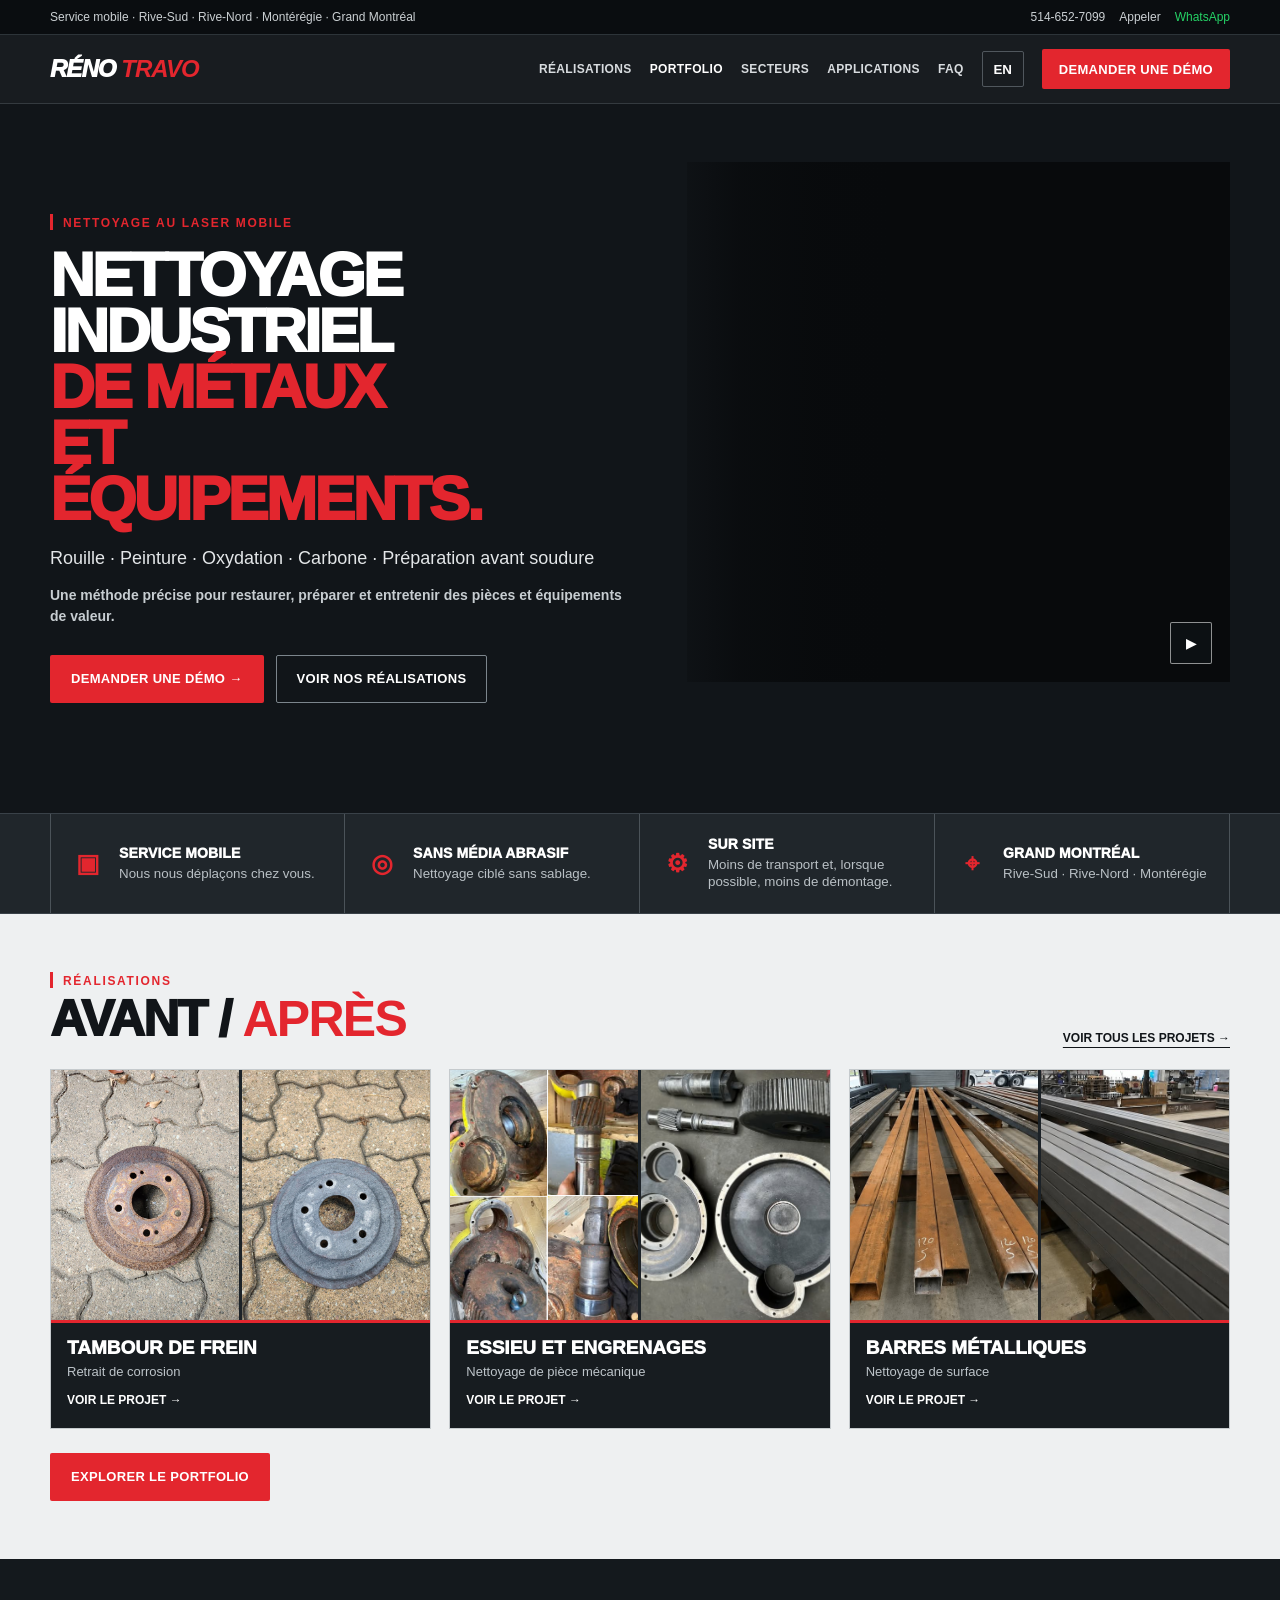
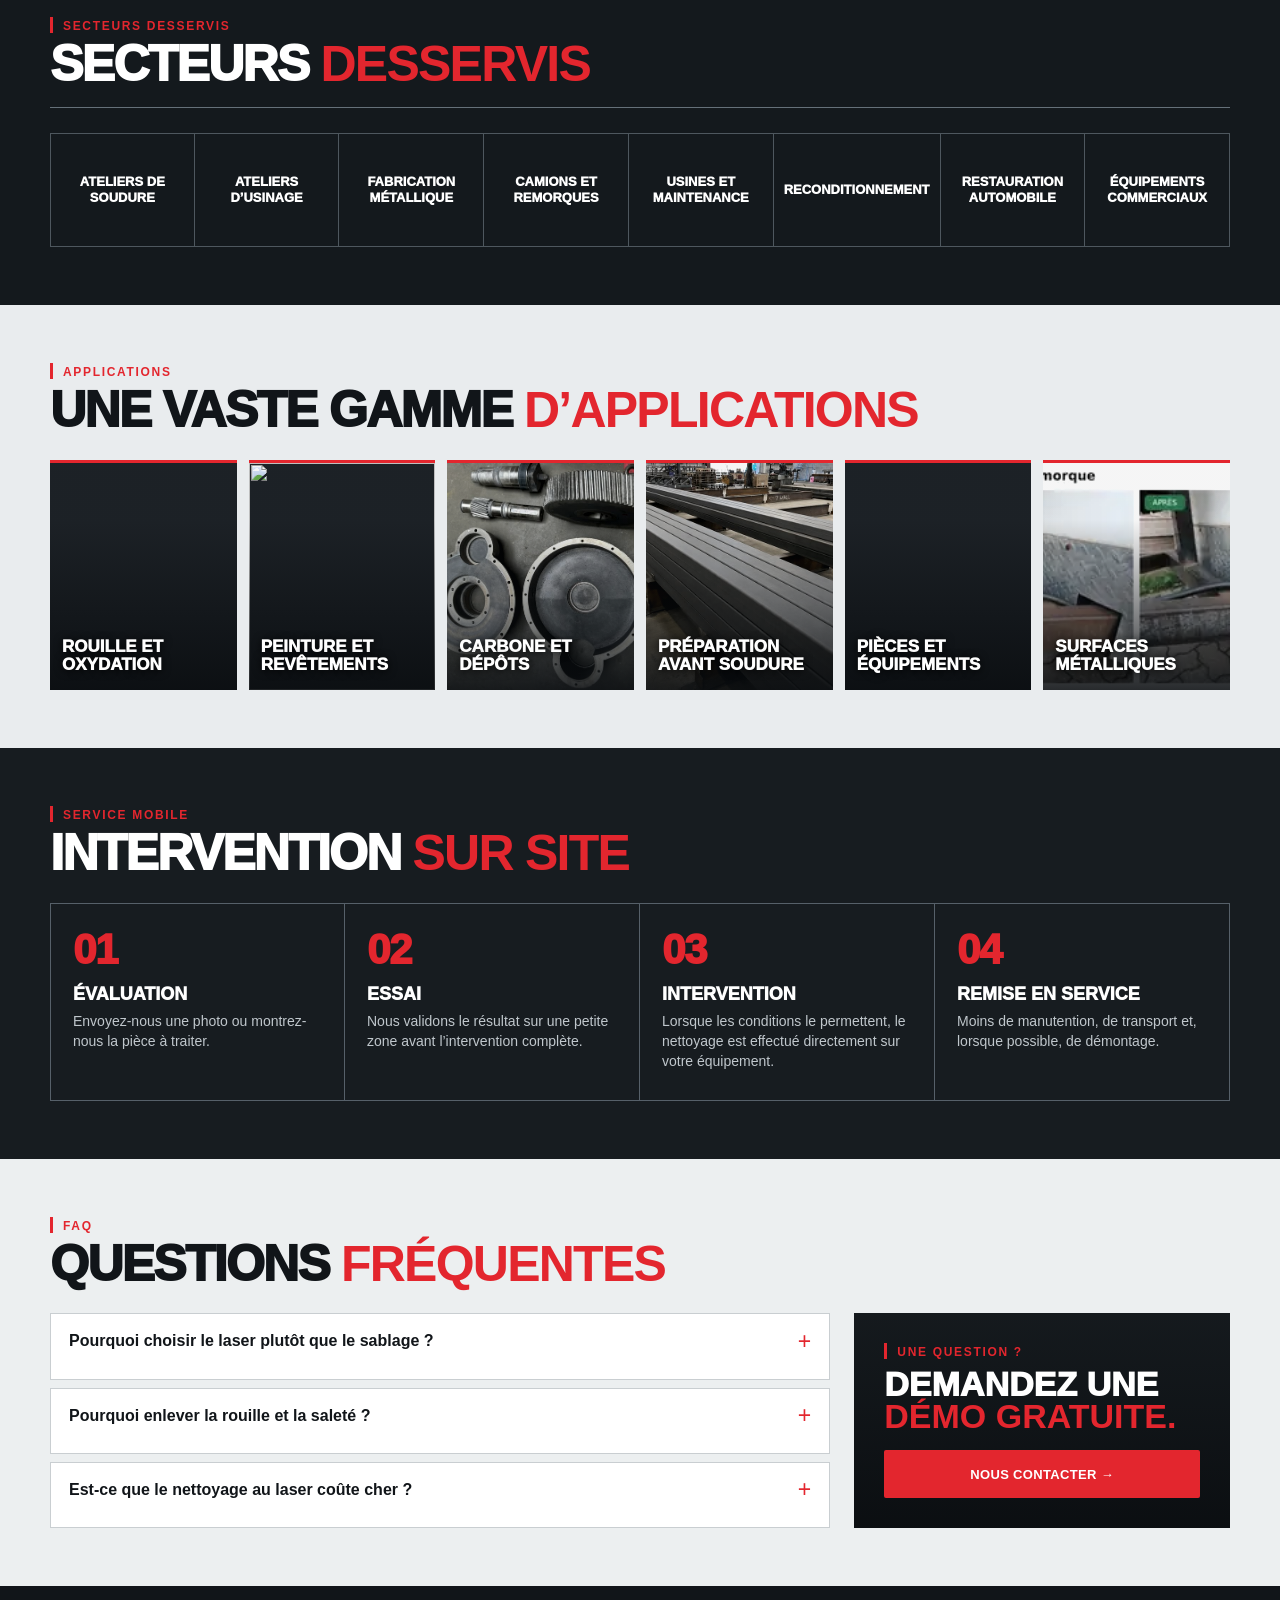
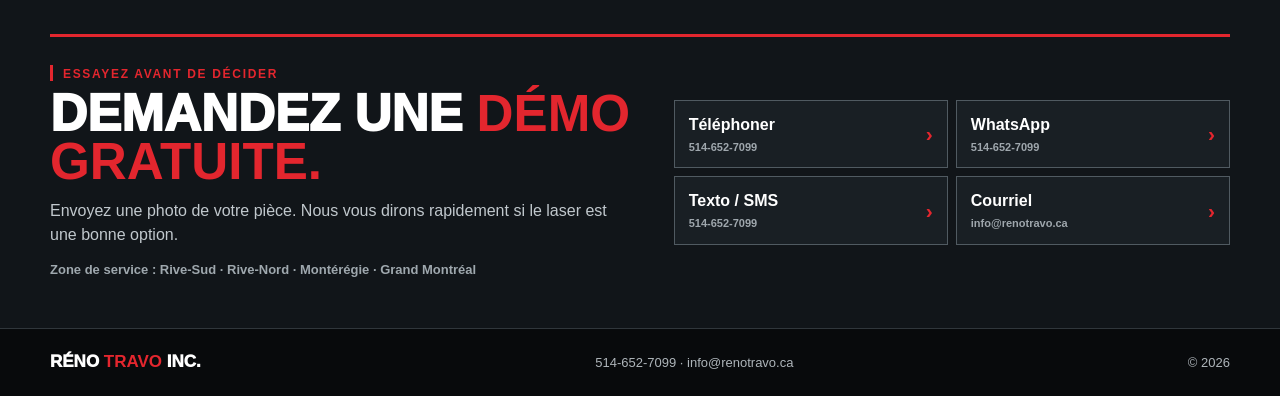
==== commit 6d3eb26a: "Tighten hero video crop and prevent heading overlap" ====
--- a/index.html
+++ b/index.html
@@ -38,16 +38,16 @@
 .nav .btn{min-height:40px;padding:10px 16px}
 
 .hero{background:var(--ink);color:#fff;overflow:hidden}
-.hero-grid{display:grid;grid-template-columns:minmax(0,.95fr) minmax(430px,1.05fr);min-height:510px}
-.hero-copy{padding:64px 42px 60px 0;display:flex;flex-direction:column;justify-content:center}
-.hero h1{font:950 clamp(48px,5.5vw,76px)/.91 var(--display);text-transform:uppercase;letter-spacing:-.045em;margin:17px 0 18px;max-width:720px}
+.hero-grid{display:grid;grid-template-columns:minmax(0,1.08fr) minmax(420px,.92fr);min-height:520px;align-items:stretch}
+.hero-copy{min-width:0;padding:52px 56px 52px 0;display:flex;flex-direction:column;justify-content:center;position:relative;z-index:3}
+.hero h1{font:950 clamp(44px,4.8vw,68px)/.91 var(--display);text-transform:uppercase;letter-spacing:-.045em;margin:17px 0 18px;max-width:11ch}
 .hero h1 b{color:var(--red);font-weight:950}
 .hero .lead{font-size:18px;color:#e3e6e8;margin:0;max-width:650px}
 .hero .meta{margin-top:13px;font-weight:800;color:#c7cdd1;font-size:14px}
 .hero-actions{display:flex;gap:12px;flex-wrap:wrap;margin-top:28px}
-.hero-media{position:relative;min-width:0;background:#080a0c}
-.hero-media:before{content:"";position:absolute;z-index:2;inset:0;background:linear-gradient(90deg,#111519 0%,rgba(17,21,25,.50) 18%,rgba(17,21,25,.04) 48%,rgba(17,21,25,.12) 100%);pointer-events:none}
-.hero-video{display:block;width:100%;height:100%;min-height:510px;object-fit:cover;object-position:center}
+.hero-media{position:relative;min-width:0;height:520px;overflow:hidden;background:#080a0c}
+.hero-media:before{content:"";position:absolute;z-index:2;inset:0;background:linear-gradient(90deg,rgba(17,21,25,.70) 0%,rgba(17,21,25,.22) 10%,rgba(17,21,25,.03) 24%,transparent 38%);pointer-events:none}
+.hero-video{position:absolute;inset:0;display:block;width:100%;height:100%;min-height:0;object-fit:cover;object-position:center 52%;transform:scale(1.22);transform-origin:center}
 .hero-video-toggle{position:absolute;z-index:3;right:18px;bottom:18px;width:42px;height:42px;border:1px solid #ffffff8a;background:#0e1216d9;color:#fff;cursor:pointer;border-radius:2px;font-weight:900}
 .cap-strip{background:#20262b;color:#fff;border-top:1px solid #394148;border-bottom:1px solid #394148}
 .cap-grid{display:grid;grid-template-columns:repeat(4,1fr)}
@@ -116,7 +116,7 @@
 
 @media(max-width:980px){
   .nav>a:not(.red):not(.portfolio-link){display:none}
-  .hero-grid{grid-template-columns:1fr;min-height:auto}.hero-copy{padding:48px 0 35px}.hero-media{height:390px}.hero-video{min-height:390px}
+  .hero-grid{grid-template-columns:1fr;min-height:auto}.hero-copy{padding:44px 0 34px}.hero h1{max-width:12ch}.hero-media{height:360px}.hero-video{min-height:0;transform:scale(1.18);object-position:center 54%}
   .cap-grid{grid-template-columns:1fr 1fr}.cap:nth-child(odd){border-left:1px solid #4b5359}
   .photos{grid-template-columns:1fr 1fr}.photo:last-child{grid-column:1/-1;max-width:calc(50% - 9px)}
   .inds{grid-template-columns:repeat(4,1fr)}.ind:nth-child(5){border-left:1px solid #4e575e}.ind{border-bottom:1px solid #4e575e}
@@ -127,8 +127,8 @@
   body{padding-bottom:74px}.w{width:calc(100% - 22px)}
   .top .w{min-height:32px}.top .service{max-width:65vw;white-space:nowrap;overflow:hidden;text-overflow:ellipsis}.top-contact span{display:none}
   nav{height:58px}.brand{font-size:20px}.nav{gap:7px}.nav .btn{display:none}.nav .portfolio-link{font-size:11px}.lang{height:34px}
-  .hero-copy{padding:35px 0 28px}.hero h1{font-size:43px}.hero .lead{font-size:16px}.hero .meta{font-size:13px}.hero-actions{display:grid;grid-template-columns:1fr;width:100%}.hero-actions .btn{width:100%}
-  .hero-media{height:300px}.hero-video{min-height:300px}.hero-media:before{background:linear-gradient(180deg,#111519 0%,rgba(17,21,25,.08) 25%,rgba(17,21,25,.05) 100%)}
+  .hero-copy{padding:34px 0 26px}.hero h1{font-size:41px;max-width:11ch}.hero .lead{font-size:16px}.hero .meta{font-size:13px}.hero-actions{display:grid;grid-template-columns:1fr;width:100%}.hero-actions .btn{width:100%}
+  .hero-media{height:290px}.hero-video{min-height:0;transform:scale(1.16);object-position:center 55%}.hero-media:before{background:linear-gradient(180deg,rgba(17,21,25,.18) 0%,rgba(17,21,25,.03) 22%,rgba(17,21,25,.03) 100%)}
   .cap-grid{grid-template-columns:1fr 1fr}.cap{padding:17px 10px;grid-template-columns:28px 1fr}.cap strong{font-size:12px}.cap small{font-size:11px}.cap-icon{font-size:20px}
   section{padding:42px 0}.section-head{display:block;margin-bottom:20px}.section-head h2{font-size:34px}.section-link{display:inline-block;margin-top:13px}
   .photos{display:flex;overflow-x:auto;scroll-snap-type:x mandatory;gap:10px;padding-bottom:8px}.photos::-webkit-scrollbar{display:none}.photo,.photo:last-child{flex:0 0 88%;max-width:none;grid-column:auto;scroll-snap-align:start}.comparison-preview{height:225px}
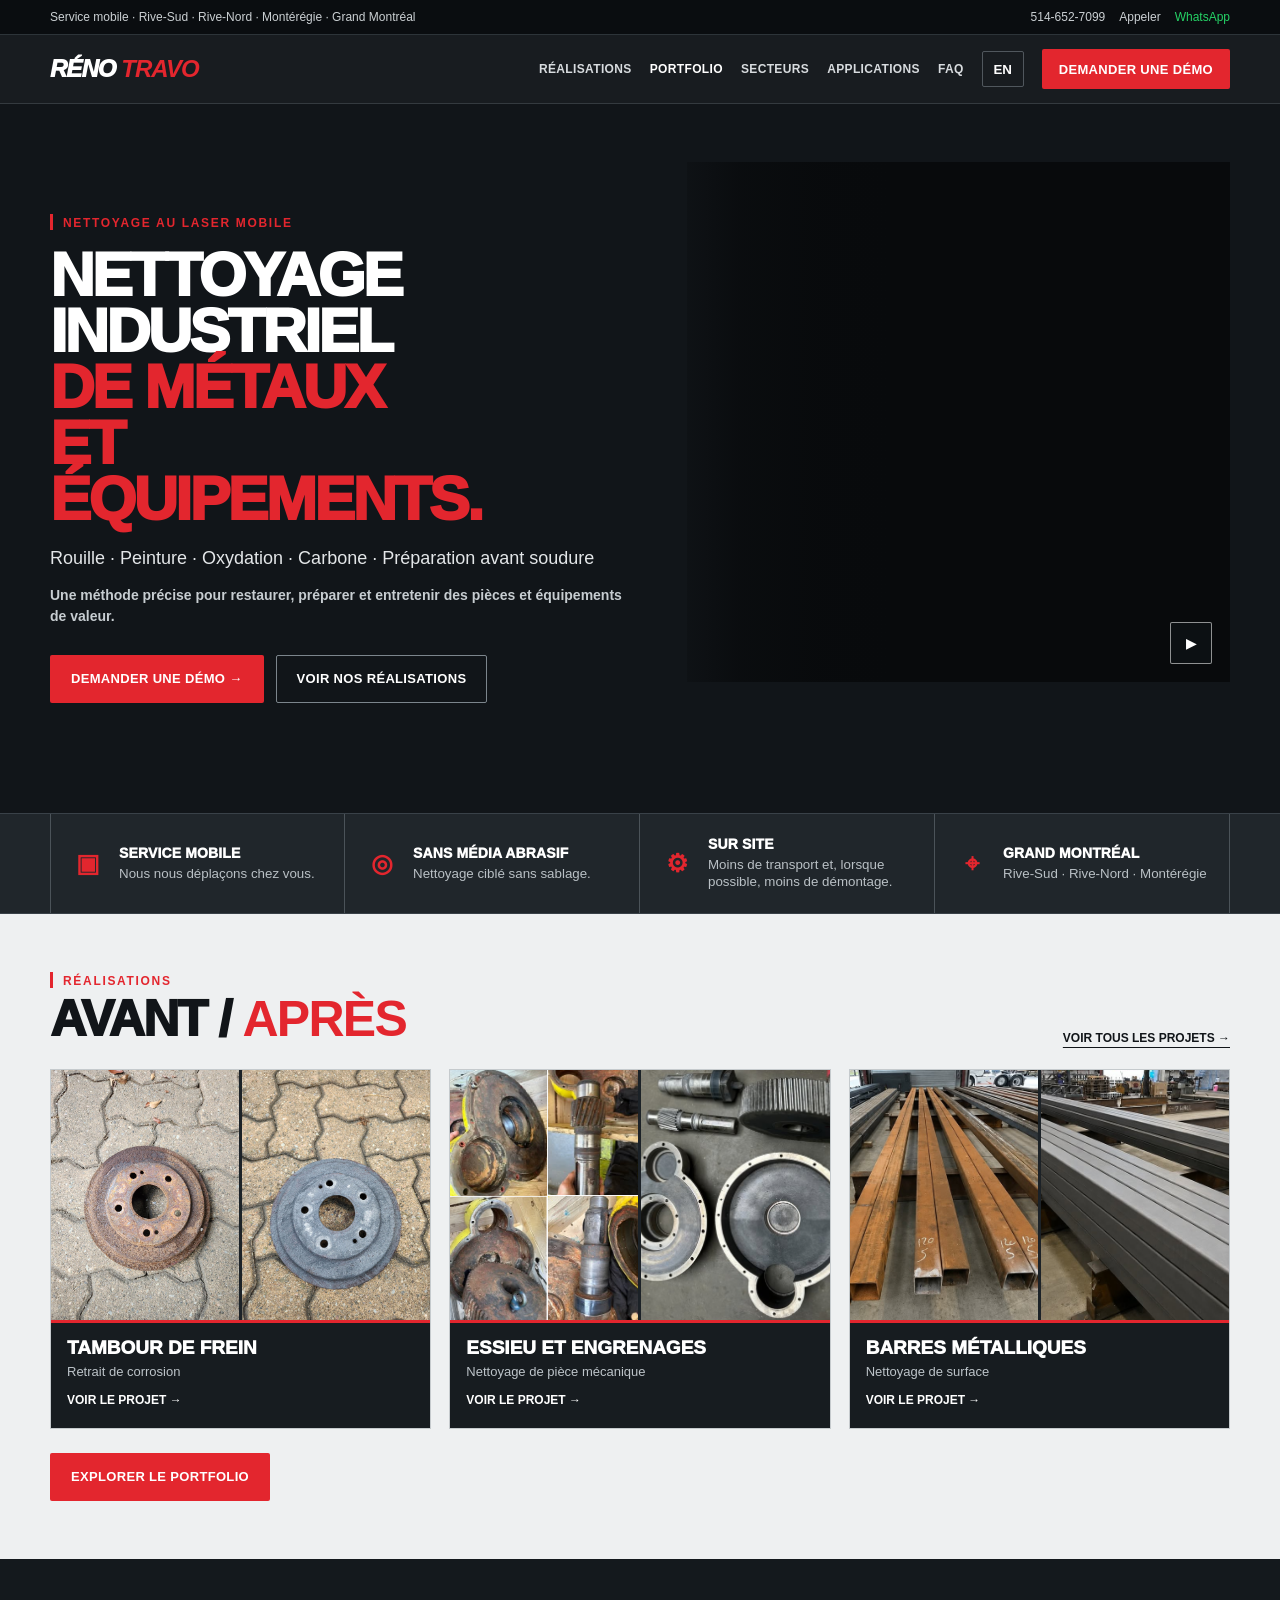
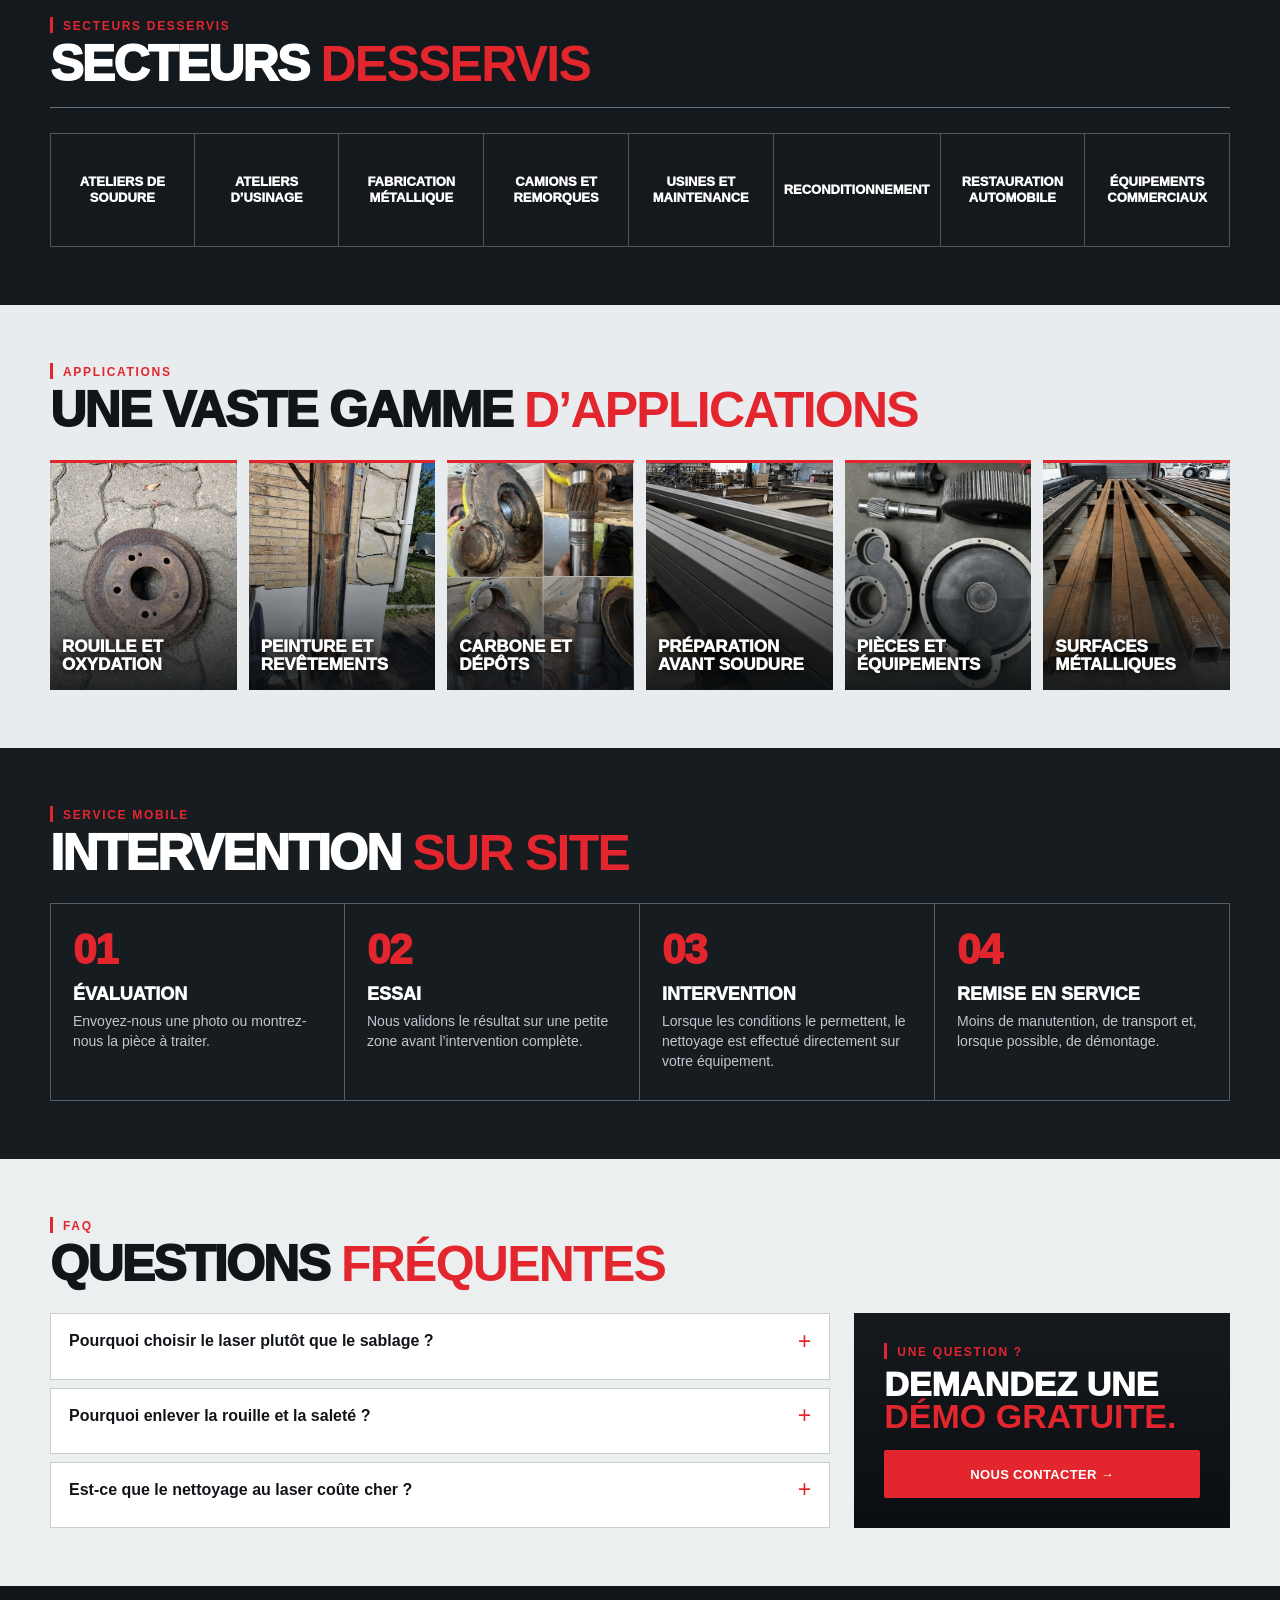
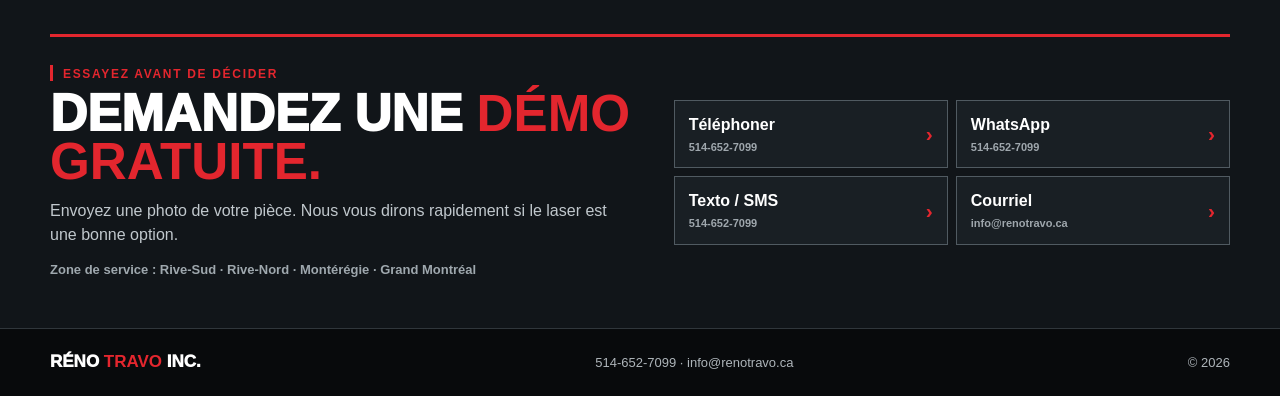
==== commit 97b5c1c8: "Fill all application cards with existing project photos" ====
--- a/index.html
+++ b/index.html
@@ -101,7 +101,7 @@
 .faq-item summary:after{content:"+";position:absolute;right:18px;top:50%;transform:translateY(-50%);font-size:23px;font-weight:400;color:var(--red)}.faq-item[open] summary:after{content:"−"}
 .faq-answer{padding:0 18px 18px;color:#505a61;font-size:14.5px;line-height:1.6}.faq-answer p{margin:0}.faq-answer p+p{margin-top:9px}.faq-note{font-size:13px;color:#6a7379}
 .faq-cta{position:relative;overflow:hidden;background:#171c20;color:#fff;min-height:100%;padding:30px;display:flex;flex-direction:column;justify-content:end}
-.faq-cta:before{content:"";position:absolute;inset:0;background:linear-gradient(180deg,rgba(10,13,16,.15),rgba(10,13,16,.9)),url("assets/trailer-frame-site3.webp") center/cover no-repeat}
+.faq-cta:before{content:"";position:absolute;inset:0;background:linear-gradient(180deg,rgba(10,13,16,.15),rgba(10,13,16,.9)),url("assets/trailer-frame-site3.webp") center/cover no-repeat;pointer-events:none}
 .faq-cta>*{position:relative}.faq-cta h3{font:950 34px/.95 var(--display);text-transform:uppercase;margin:8px 0 18px}.faq-cta h3 b{color:var(--red)}
 
 #demo{background:#111519;color:#fff;padding:48px 0}
@@ -222,12 +222,12 @@
 <section id="applications"><div class="w">
   <div class="section-head"><div><div class="ey">Applications</div><h2><span class="fr">Une vaste gamme <b>d’applications</b></span><span class="en">A wide range of <b>applications</b></span></h2></div></div>
   <div class="app-grid">
-    <div class="app"><img src="assets/brake-drum-hq.webp" alt="" loading="lazy"><h3><span class="fr">Rouille et oxydation</span><span class="en">Rust & oxidation</span></h3></div>
-    <div class="app"><img src="assets/trailer-frame-site3.webp" alt="" loading="lazy"><h3><span class="fr">Peinture et revêtements</span><span class="en">Paint & coatings</span></h3></div>
-    <div class="app"><img src="assets/shaft%20gears%20after.png" alt="" loading="lazy"><h3><span class="fr">Carbone et dépôts</span><span class="en">Carbon & buildup</span></h3></div>
-    <div class="app"><img src="assets/metal%20bars%20after.png" alt="" loading="lazy"><h3><span class="fr">Préparation avant soudure</span><span class="en">Weld preparation</span></h3></div>
-    <div class="app"><img src="assets/metal-tube-hq.webp" alt="" loading="lazy"><h3><span class="fr">Pièces et équipements</span><span class="en">Parts & equipment</span></h3></div>
-    <div class="app"><img src="assets/trailer-frame-fixed.webp" alt="" loading="lazy"><h3><span class="fr">Surfaces métalliques</span><span class="en">Metal surfaces</span></h3></div>
+    <div class="app"><img src="assets/portfolio/1000154611.jpg" alt="Métal rouillé avant nettoyage au laser" loading="lazy"><h3><span class="fr">Rouille et oxydation</span><span class="en">Rust & oxidation</span></h3></div>
+    <div class="app"><img src="assets/portfolio/1000152219.jpg" alt="Surface métallique avec revêtement" loading="lazy"><h3><span class="fr">Peinture et revêtements</span><span class="en">Paint & coatings</span></h3></div>
+    <div class="app"><img src="assets/shaft%20gears%20before.png" alt="Pièce mécanique avant nettoyage au laser" loading="lazy"><h3><span class="fr">Carbone et dépôts</span><span class="en">Carbon & buildup</span></h3></div>
+    <div class="app"><img src="assets/metal%20bars%20after.png" alt="Surface métallique nettoyée pour préparation" loading="lazy"><h3><span class="fr">Préparation avant soudure</span><span class="en">Weld preparation</span></h3></div>
+    <div class="app"><img src="assets/shaft%20gears%20after.png" alt="Pièces mécaniques après nettoyage au laser" loading="lazy"><h3><span class="fr">Pièces et équipements</span><span class="en">Parts & equipment</span></h3></div>
+    <div class="app"><img src="assets/metal%20bars%20before.png" alt="Surfaces métalliques avant nettoyage au laser" loading="lazy"><h3><span class="fr">Surfaces métalliques</span><span class="en">Metal surfaces</span></h3></div>
   </div>
 </div></section>
 
@@ -252,7 +252,7 @@
     <div class="faq-cta">
       <div class="ey"><span class="fr">Une question ?</span><span class="en">Have a question?</span></div>
       <h3><span class="fr">Demandez une <b>démo gratuite.</b></span><span class="en">Request a <b>free demo.</b></span></h3>
-      <a class="btn red" href="#demo"><span class="fr">Nous contacter →</span><span class="en">Contact us →</span></a>
+      <a class="btn red" href="tel:+15146527099"><span class="fr">Nous contacter →</span><span class="en">Contact us →</span></a>
     </div>
   </div>
 </div></section>
@@ -282,6 +282,15 @@
 t.onclick=()=>L(b.classList.contains('enmode')?'fr':'en');
 L(localStorage.getItem('renoLang')||'fr');
 document.getElementById('year').textContent=new Date().getFullYear();
+const demoSection=document.getElementById('demo');
+document.querySelectorAll('a[href="#demo"]').forEach(link=>{
+  link.addEventListener('click',event=>{
+    if(!demoSection)return;
+    event.preventDefault();
+    demoSection.scrollIntoView({behavior:'smooth',block:'start'});
+    history.replaceState(null,'','#demo');
+  });
+});
 const heroVideo=document.querySelector('.hero-video'),videoToggle=document.querySelector('.hero-video-toggle');
 if(heroVideo&&videoToggle){
  const sync=()=>{const p=heroVideo.paused;videoToggle.textContent=p?'▶':'Ⅱ';videoToggle.setAttribute('aria-label',p?'Lire la vidéo / Play video':'Mettre la vidéo en pause / Pause video')};
